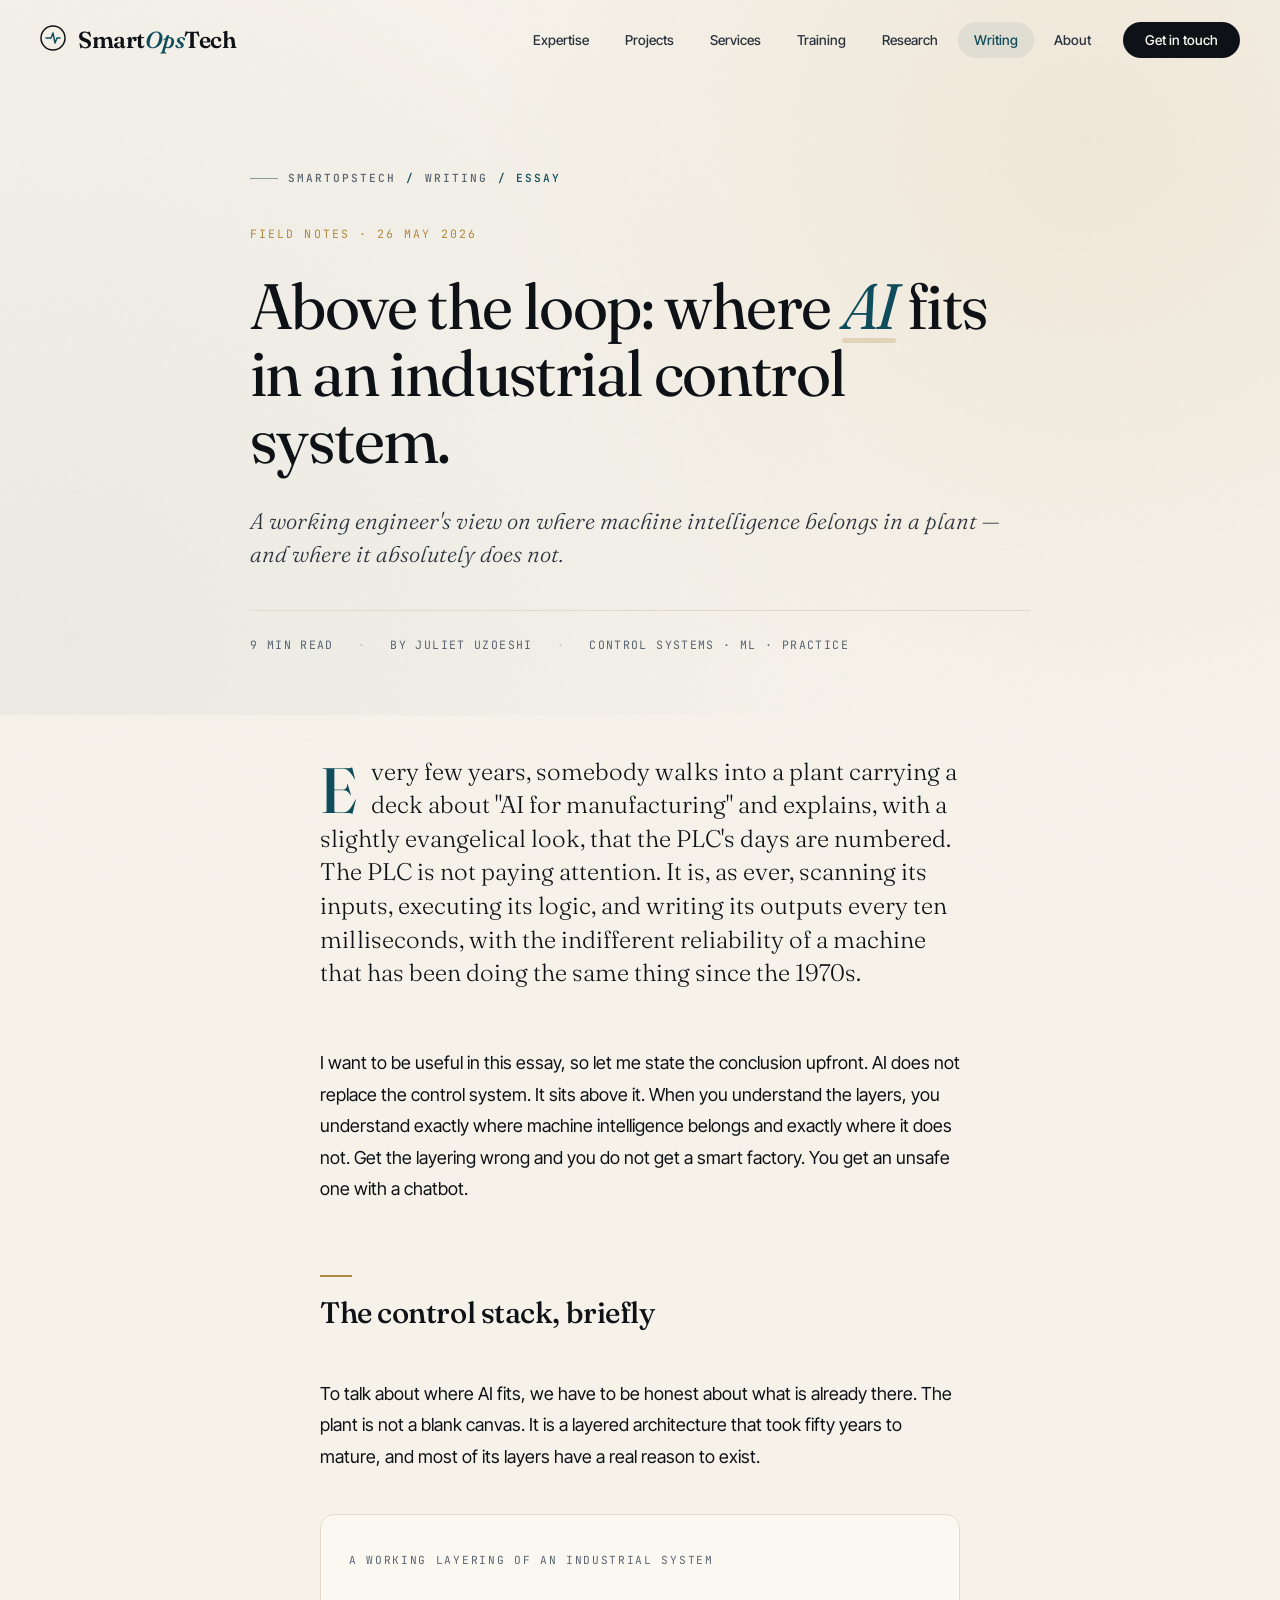
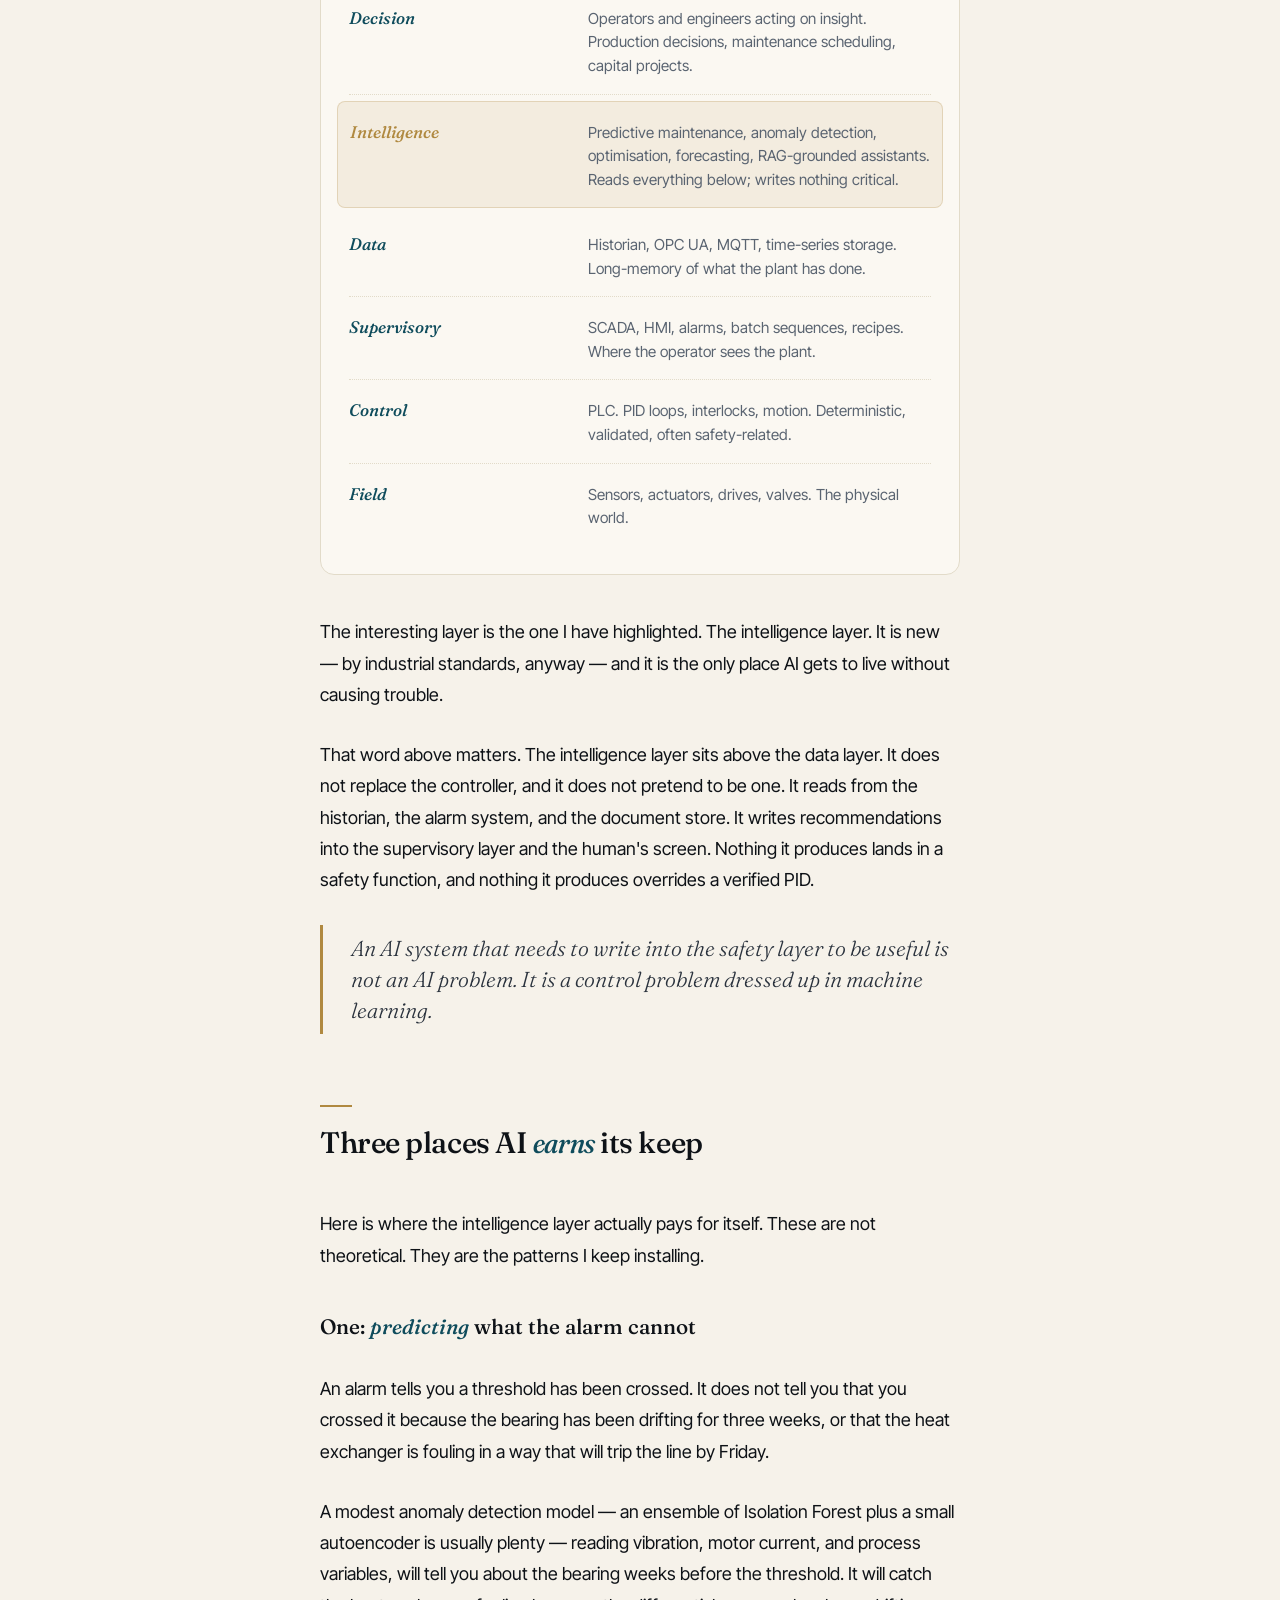
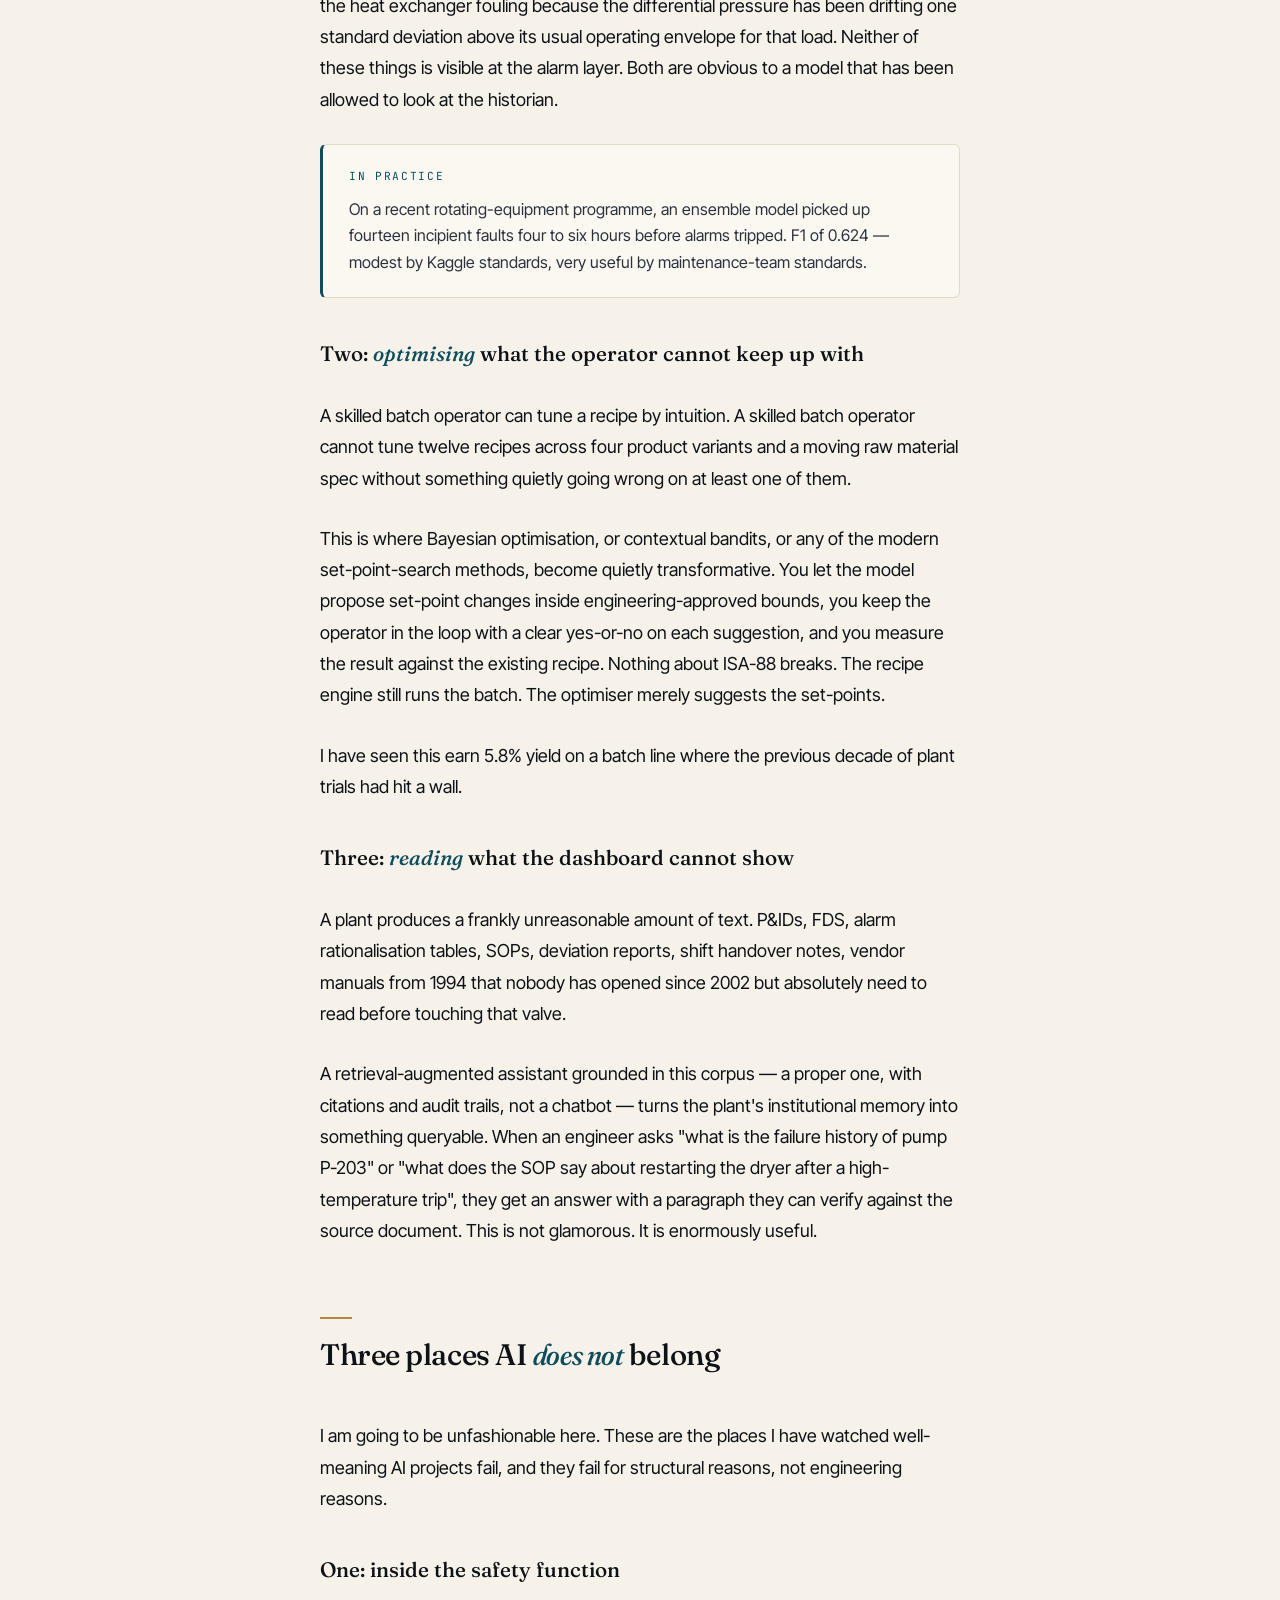
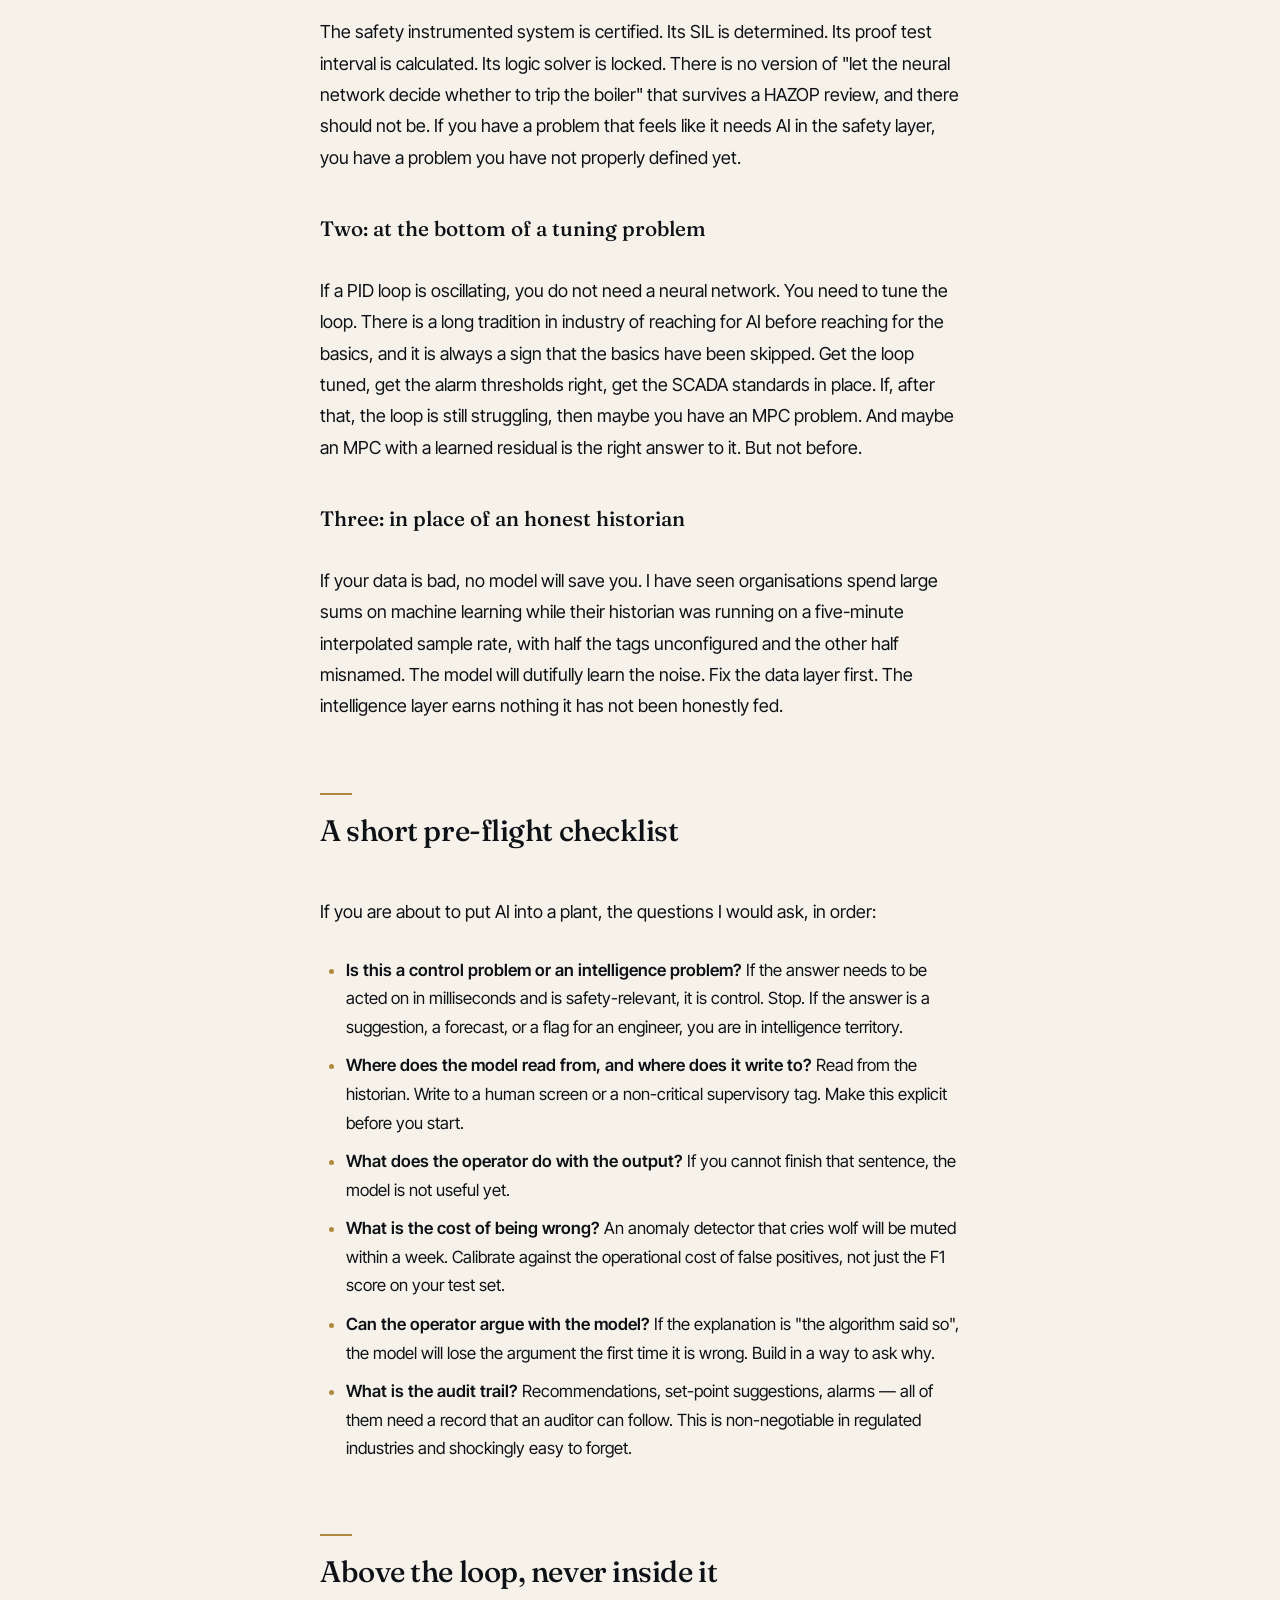
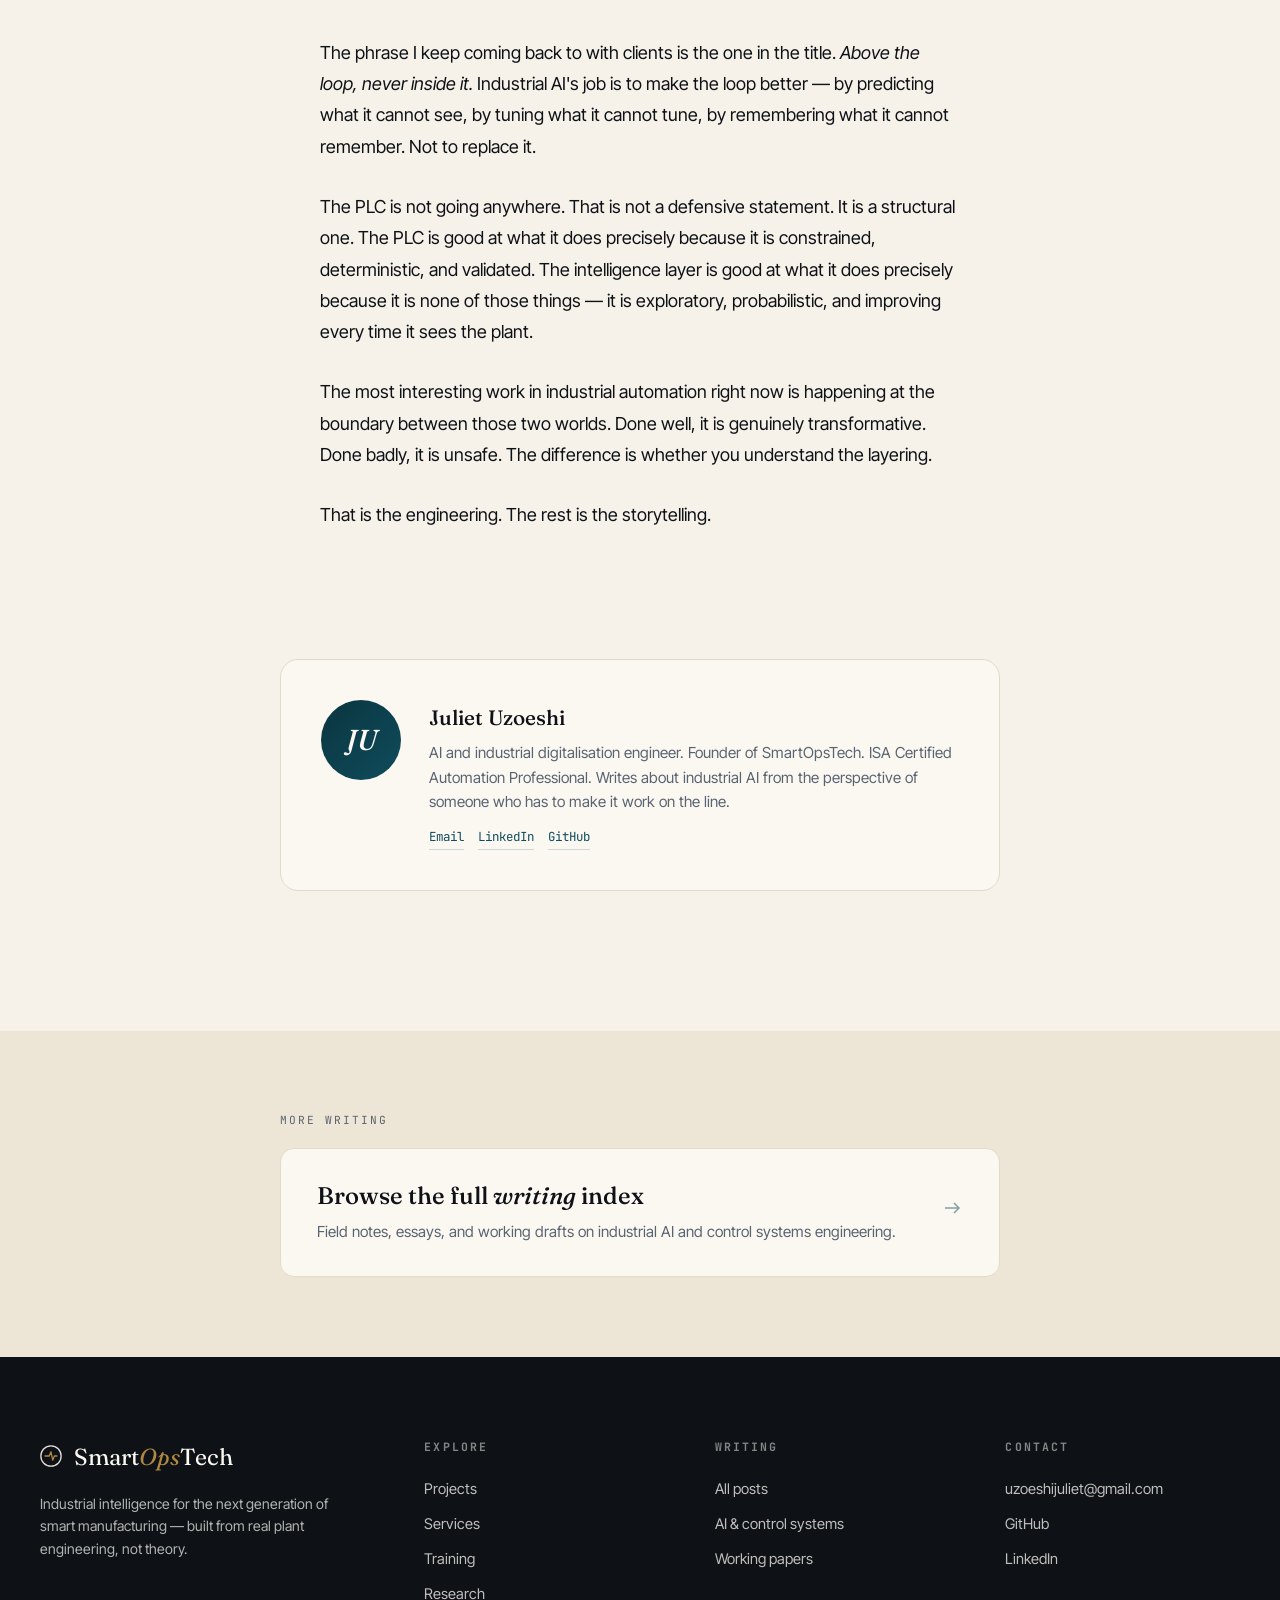
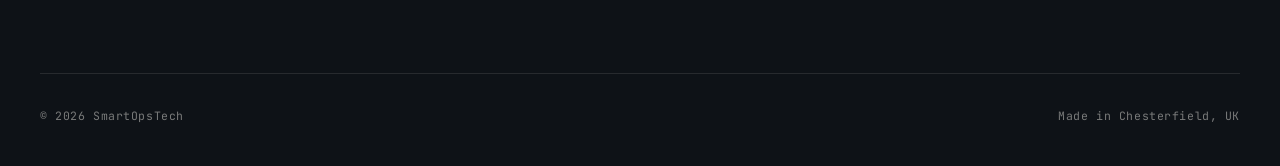
==== blog-ai-control-systems.html @ 13546633 "Add files via upload" ====
<!DOCTYPE html>
<html lang="en">
<head>
    <meta charset="UTF-8">
    <meta name="viewport" content="width=device-width, initial-scale=1.0">
    <title>Above the loop: where AI fits in an industrial control system — SmartOpsTech</title>
    <meta name="description" content="A working engineer's view on where machine intelligence belongs in a plant — and where it absolutely does not. From the PID at the bottom of the stack to the recommendation engine sitting above it.">
    <link rel="preconnect" href="https://fonts.googleapis.com">
    <link rel="preconnect" href="https://fonts.gstatic.com" crossorigin>
    <link href="https://fonts.googleapis.com/css2?family=Fraunces:opsz,wght@9..144,300;9..144,400;9..144,500;9..144,600;9..144,700&family=Inter+Tight:wght@300;400;500;600;700&family=JetBrains+Mono:wght@400;500&display=swap" rel="stylesheet">
    <style>
        :root {
            --paper: #F6F2EA;
            --paper-deep: #EDE6D6;
            --paper-ivory: #FBF8F2;
            --surface: #FFFFFF;
            --ink: #0E1217;
            --ink-soft: #2A323D;
            --ink-mid: #5A6471;
            --ink-light: #8A9099;
            --line: #E2DBC9;
            --line-strong: #C9C0AC;
            --teal: #0F4C5C;
            --teal-deep: #0A3540;
            --teal-soft: rgba(15, 76, 92, 0.07);
            --teal-line: rgba(15, 76, 92, 0.18);
            --gold: #B08940;
            --gold-soft: rgba(176, 137, 64, 0.1);
            --rust: #A04A2A;
            --moss: #4A6A3F;
            --font-display: 'Fraunces', 'Times New Roman', serif;
            --font-body: 'Inter Tight', system-ui, sans-serif;
            --font-mono: 'JetBrains Mono', monospace;
            --ease: cubic-bezier(0.22, 1, 0.36, 1);
        }
        *, *::before, *::after { margin: 0; padding: 0; box-sizing: border-box; }
        html { scroll-behavior: smooth; font-size: 16px; }
        body {
            font-family: var(--font-body);
            background: var(--paper);
            color: var(--ink);
            line-height: 1.7;
            font-weight: 400;
            -webkit-font-smoothing: antialiased;
            -moz-osx-font-smoothing: grayscale;
        }
        body::before {
            content: '';
            position: fixed; inset: 0;
            pointer-events: none; z-index: 100;
            opacity: 0.35; mix-blend-mode: multiply;
            background-image: url("data:image/svg+xml,%3Csvg viewBox='0 0 256 256' xmlns='http://www.w3.org/2000/svg'%3E%3Cfilter id='n'%3E%3CfeTurbulence type='fractalNoise' baseFrequency='0.85' numOctaves='3' stitchTiles='stitch'/%3E%3C/filter%3E%3Crect width='100%25' height='100%25' filter='url(%23n)' opacity='0.045'/%3E%3C/svg%3E");
        }
        ::selection { background: var(--teal); color: var(--paper-ivory); }
        a { color: inherit; text-decoration: none; }
        button { font-family: inherit; cursor: pointer; }

        /* ─── NAV ─── */
        .nav { position: fixed; top: 0; left: 0; right: 0; z-index: 50; transition: all 0.4s var(--ease); padding: 20px 40px; }
        .nav.scrolled { background: rgba(246, 242, 234, 0.85); backdrop-filter: blur(20px) saturate(1.1); -webkit-backdrop-filter: blur(20px) saturate(1.1); border-bottom: 1px solid var(--line); padding: 14px 40px; }
        .nav-inner { max-width: 1320px; margin: 0 auto; display: flex; justify-content: space-between; align-items: center; }
        .logo { display: flex; align-items: baseline; gap: 12px; font-family: var(--font-display); font-weight: 600; font-size: 1.45rem; letter-spacing: -0.02em; color: var(--ink); }
        .logo-mark { display: inline-block; width: 26px; height: 26px; position: relative; top: 3px; }
        .logo em { font-style: italic; font-weight: 500; color: var(--teal); }
        .nav-links { display: flex; list-style: none; gap: 4px; align-items: center; }
        .nav-links a { padding: 10px 16px; font-size: 0.85rem; font-weight: 500; color: var(--ink-soft); border-radius: 999px; transition: all 0.25s var(--ease); }
        .nav-links a:hover { color: var(--teal); background: var(--teal-soft); }
        .nav-links a.active { color: var(--teal); background: var(--teal-soft); }
        .nav-cta { margin-left: 12px; padding: 10px 22px !important; background: var(--ink) !important; color: var(--paper-ivory) !important; border-radius: 999px; transition: all 0.3s var(--ease) !important; }
        .nav-cta:hover { background: var(--teal) !important; transform: translateY(-1px); }
        .nav-toggle { display: none; background: none; border: none; padding: 8px; color: var(--ink); }

        /* ─── ARTICLE HEADER ─── */
        .article-header {
            padding: 160px 40px 60px;
            position: relative;
            overflow: hidden;
        }
        .article-header::before {
            content: ''; position: absolute; inset: 0; pointer-events: none;
            background-image:
                radial-gradient(circle at 85% 20%, rgba(176, 137, 64, 0.1) 0%, transparent 50%),
                radial-gradient(circle at 5% 90%, rgba(15, 76, 92, 0.05) 0%, transparent 60%);
        }
        .article-inner { max-width: 780px; margin: 0 auto; position: relative; z-index: 2; }
        .breadcrumb {
            display: inline-flex; align-items: center; gap: 10px;
            font-family: var(--font-mono); font-size: 0.7rem; font-weight: 500;
            text-transform: uppercase; letter-spacing: 0.18em;
            color: var(--teal); margin-bottom: 36px;
        }
        .breadcrumb a { color: var(--ink-mid); }
        .breadcrumb a:hover { color: var(--teal); }
        .breadcrumb-line { width: 28px; height: 1px; background: var(--teal); opacity: 0.5; }
        .article-eyebrow {
            font-family: var(--font-mono);
            font-size: 0.72rem;
            text-transform: uppercase;
            letter-spacing: 0.18em;
            color: var(--gold);
            margin-bottom: 28px;
        }
        h1.article-title {
            font-family: var(--font-display);
            font-size: clamp(2.4rem, 5vw, 4rem);
            font-weight: 400;
            line-height: 1.05;
            letter-spacing: -0.025em;
            color: var(--ink);
            margin-bottom: 32px;
        }
        h1.article-title em {
            font-style: italic; color: var(--teal);
            font-variation-settings: 'opsz' 144, 'SOFT' 50;
            position: relative;
        }
        h1.article-title em::after {
            content: ''; position: absolute;
            left: 0; right: 0; bottom: 2px; height: 5px;
            background: var(--gold); opacity: 0.25; border-radius: 2px;
        }
        .dek {
            font-family: var(--font-display);
            font-size: 1.4rem;
            font-weight: 300;
            line-height: 1.45;
            color: var(--ink-soft);
            font-style: italic;
            margin-bottom: 40px;
        }
        .article-meta {
            display: flex;
            gap: 24px;
            padding-top: 24px;
            border-top: 1px solid var(--line);
            font-family: var(--font-mono);
            font-size: 0.72rem;
            text-transform: uppercase;
            letter-spacing: 0.12em;
            color: var(--ink-mid);
        }
        .article-meta span:not(:last-child)::after {
            content: '·'; margin-left: 24px; opacity: 0.5; color: var(--ink-light);
        }

        /* ─── ARTICLE BODY ─── */
        .article-body {
            max-width: 720px;
            margin: 0 auto;
            padding: 40px 40px 100px;
        }
        .article-body > p,
        .article-body > h2,
        .article-body > h3,
        .article-body > ul,
        .article-body > ol,
        .article-body > blockquote,
        .article-body > .callout {
            margin-bottom: 1.6em;
        }
        .article-body p {
            font-size: 1.12rem;
            line-height: 1.75;
            color: var(--ink);
        }
        .article-body p.lead {
            font-family: var(--font-display);
            font-size: 1.5rem;
            font-weight: 300;
            line-height: 1.4;
            color: var(--ink);
            margin-bottom: 2.4em;
        }
        .article-body p.lead::first-letter {
            font-family: var(--font-display);
            font-weight: 500;
            font-size: 4rem;
            float: left;
            line-height: 0.85;
            padding-right: 14px;
            padding-top: 8px;
            color: var(--teal);
            font-variation-settings: 'opsz' 144;
        }
        .article-body h2 {
            font-family: var(--font-display);
            font-size: 1.85rem;
            font-weight: 500;
            line-height: 1.2;
            letter-spacing: -0.015em;
            color: var(--ink);
            margin-top: 2.4em;
        }
        .article-body h2::before {
            content: '';
            display: block;
            width: 32px; height: 2px;
            background: var(--gold);
            margin-bottom: 18px;
        }
        .article-body h2 em { font-style: italic; color: var(--teal); font-variation-settings: 'opsz' 96, 'SOFT' 50; }
        .article-body h3 {
            font-family: var(--font-display);
            font-size: 1.3rem;
            font-weight: 500;
            line-height: 1.3;
            color: var(--ink);
            margin-top: 2em;
        }
        .article-body h3 em { font-style: italic; color: var(--teal); }

        .article-body ul, .article-body ol {
            padding-left: 1.6em;
        }
        .article-body li {
            font-size: 1.05rem;
            line-height: 1.7;
            color: var(--ink);
            margin-bottom: 0.6em;
        }
        .article-body li::marker { color: var(--gold); font-weight: 500; }

        .article-body blockquote {
            margin-left: 0; padding: 8px 0 8px 28px;
            border-left: 3px solid var(--gold);
            font-family: var(--font-display);
            font-size: 1.35rem;
            font-weight: 300;
            font-style: italic;
            line-height: 1.45;
            color: var(--ink-soft);
        }

        .article-body strong { font-weight: 600; color: var(--ink); }
        .article-body em { font-style: italic; }
        .article-body code {
            font-family: var(--font-mono);
            font-size: 0.92em;
            background: var(--paper-deep);
            padding: 2px 7px;
            border-radius: 4px;
            color: var(--ink-soft);
        }

        .callout {
            background: var(--paper-ivory);
            border: 1px solid var(--line);
            border-left: 3px solid var(--teal);
            border-radius: 6px;
            padding: 22px 26px;
        }
        .callout .label {
            font-family: var(--font-mono);
            font-size: 0.7rem;
            text-transform: uppercase;
            letter-spacing: 0.15em;
            color: var(--teal);
            margin-bottom: 10px;
            display: block;
        }
        .callout p { font-size: 1rem; line-height: 1.65; color: var(--ink-soft); }

        /* Stack diagram */
        .stack-figure {
            margin: 2.6em 0;
            padding: 36px 28px 28px;
            background: var(--paper-ivory);
            border: 1px solid var(--line);
            border-radius: 14px;
        }
        .stack-row {
            display: grid;
            grid-template-columns: 1fr 1.6fr;
            gap: 24px;
            padding: 16px 0;
            border-bottom: 1px dotted var(--line);
            align-items: baseline;
        }
        .stack-row:last-child { border-bottom: 0; }
        .stack-row.intelligence {
            background: var(--gold-soft);
            margin: 6px -12px;
            padding: 16px 12px;
            border-radius: 8px;
            border: 1px solid rgba(176, 137, 64, 0.25);
        }
        .stack-row.intelligence .stack-name { color: var(--gold); }
        .stack-name {
            font-family: var(--font-display);
            font-size: 1.05rem;
            font-weight: 500;
            font-style: italic;
            color: var(--teal);
        }
        .stack-desc {
            font-size: 0.95rem;
            color: var(--ink-mid);
            line-height: 1.55;
        }
        .stack-caption {
            font-family: var(--font-mono);
            font-size: 0.7rem;
            text-transform: uppercase;
            letter-spacing: 0.15em;
            color: var(--ink-mid);
            margin-bottom: 18px;
        }

        /* ─── AUTHOR ─── */
        .author {
            max-width: 720px;
            margin: 0 auto;
            padding: 40px;
            background: var(--paper-ivory);
            border: 1px solid var(--line);
            border-radius: 18px;
            display: grid;
            grid-template-columns: 80px 1fr;
            gap: 28px;
            align-items: start;
        }
        .author-avatar {
            width: 80px; height: 80px;
            border-radius: 50%;
            background: linear-gradient(135deg, var(--teal-deep), var(--teal));
            display: grid; place-items: center;
            color: var(--paper-ivory);
            font-family: var(--font-display);
            font-size: 1.8rem;
            font-style: italic;
            font-weight: 500;
        }
        .author h4 {
            font-family: var(--font-display);
            font-size: 1.3rem;
            font-weight: 500;
            margin-bottom: 6px;
        }
        .author p { font-size: 0.95rem; color: var(--ink-mid); line-height: 1.6; margin-bottom: 12px; }
        .author-links { display: flex; gap: 14px; font-family: var(--font-mono); font-size: 0.78rem; }
        .author-links a { color: var(--teal); border-bottom: 1px solid var(--teal-line); padding-bottom: 1px; transition: all 0.2s var(--ease); }
        .author-links a:hover { border-color: var(--teal); }

        /* ─── NEXT READ ─── */
        .next-read {
            padding: 80px 40px;
            background: var(--paper-deep);
            margin-top: 60px;
        }
        .next-read-inner { max-width: 720px; margin: 0 auto; }
        .next-eyebrow {
            font-family: var(--font-mono);
            font-size: 0.7rem;
            text-transform: uppercase;
            letter-spacing: 0.18em;
            color: var(--ink-mid);
            margin-bottom: 18px;
        }
        .next-card {
            display: grid;
            grid-template-columns: 1fr auto;
            gap: 32px;
            align-items: center;
            padding: 32px 36px;
            background: var(--paper-ivory);
            border: 1px solid var(--line);
            border-radius: 14px;
            transition: transform 0.3s var(--ease), box-shadow 0.3s var(--ease);
        }
        .next-card:hover { transform: translateY(-2px); box-shadow: 0 18px 40px -28px rgba(15, 30, 40, 0.4); }
        .next-card h3 {
            font-family: var(--font-display);
            font-size: 1.5rem;
            font-weight: 500;
            line-height: 1.25;
            color: var(--ink);
            margin-bottom: 8px;
        }
        .next-card p { font-size: 0.95rem; color: var(--ink-mid); }
        .next-arrow { color: var(--teal); opacity: 0.5; transition: all 0.3s var(--ease); }
        .next-card:hover .next-arrow { opacity: 1; transform: translateX(4px); }

        /* ─── FOOTER ─── */
        .footer { background: var(--ink); color: rgba(251, 248, 242, 0.7); padding: 80px 40px 40px; }
        .footer-inner { max-width: 1320px; margin: 0 auto; }
        .footer-grid {
            display: grid;
            grid-template-columns: 1.4fr 1fr 1fr 1fr;
            gap: 56px;
            padding-bottom: 56px;
            border-bottom: 1px solid rgba(251, 248, 242, 0.1);
        }
        .footer-brand { display: flex; align-items: baseline; gap: 12px; font-family: var(--font-display); font-size: 1.45rem; color: var(--paper-ivory); margin-bottom: 16px; }
        .footer-brand em { font-style: italic; color: var(--gold); }
        .footer-tag { font-size: 0.88rem; line-height: 1.6; max-width: 320px; }
        .footer h5 { font-family: var(--font-mono); font-size: 0.72rem; text-transform: uppercase; letter-spacing: 0.18em; color: rgba(251, 248, 242, 0.5); margin-bottom: 20px; }
        .footer ul { list-style: none; }
        .footer ul li { margin-bottom: 10px; font-size: 0.92rem; }
        .footer ul a { color: rgba(251, 248, 242, 0.75); transition: color 0.2s var(--ease); }
        .footer ul a:hover { color: var(--gold); }
        .footer-bottom { padding-top: 32px; display: flex; justify-content: space-between; font-family: var(--font-mono); font-size: 0.72rem; letter-spacing: 0.05em; color: rgba(251, 248, 242, 0.45); }

        @media (max-width: 1024px) {
            .article-header { padding: 130px 24px 40px; }
            .article-body { padding: 32px 24px 80px; }
            .article-body p.lead { font-size: 1.25rem; }
            .article-body p.lead::first-letter { font-size: 3.2rem; }
            .next-read { padding: 60px 24px; }
            .next-card { grid-template-columns: 1fr; gap: 16px; padding: 28px; }
            .next-arrow { justify-self: end; }
            .stack-row { grid-template-columns: 1fr; gap: 6px; padding: 12px 0; }
            .author { grid-template-columns: 1fr; padding: 28px; gap: 18px; }
            .footer-grid { grid-template-columns: 1fr 1fr; gap: 40px; }
            .nav { padding: 16px 24px; }
            .nav.scrolled { padding: 12px 24px; }
        }
        @media (max-width: 680px) {
            .nav-links { display: none; }
            .nav-links.open {
                display: flex; flex-direction: column;
                position: absolute; top: 100%; left: 24px; right: 24px;
                background: var(--paper-ivory); border: 1px solid var(--line);
                border-radius: 16px; padding: 16px; gap: 4px;
            }
            .nav-toggle { display: block; }
            .article-meta { flex-wrap: wrap; gap: 14px; }
            .article-meta span:not(:last-child)::after { display: none; }
            .footer-grid { grid-template-columns: 1fr; }
            .footer-bottom { flex-direction: column; gap: 16px; }
        }
    </style>
</head>
<body>

<!-- ─── NAV ─── -->
<nav class="nav" id="nav">
    <div class="nav-inner">
        <a href="index.html" class="logo">
            <span class="logo-mark">
                <svg viewBox="0 0 26 26" fill="none" xmlns="http://www.w3.org/2000/svg">
                    <circle cx="13" cy="13" r="12" stroke="currentColor" stroke-width="1.5"/>
                    <path d="M6 13 L11 13 L13 8 L15 18 L17 13 L20 13" stroke="var(--teal)" stroke-width="1.5" fill="none" stroke-linecap="round" stroke-linejoin="round"/>
                </svg>
            </span>
            <span>Smart<em>Ops</em>Tech</span>
        </a>
        <ul class="nav-links" id="navLinks">
            <li><a href="index.html#expertise">Expertise</a></li>
            <li><a href="index.html#projects">Projects</a></li>
            <li><a href="index.html#services">Services</a></li>
            <li><a href="training.html">Training</a></li>
            <li><a href="index.html#research">Research</a></li>
            <li><a href="blog.html" class="active">Writing</a></li>
            <li><a href="index.html#about">About</a></li>
            <li><a href="mailto:uzoeshijuliet@gmail.com" class="nav-cta">Get in touch</a></li>
        </ul>
        <button class="nav-toggle" id="navToggle" aria-label="Toggle menu">
            <svg width="22" height="22" viewBox="0 0 22 22" fill="none" stroke="currentColor" stroke-width="2">
                <line x1="3" y1="6" x2="19" y2="6"/>
                <line x1="3" y1="11" x2="19" y2="11"/>
                <line x1="3" y1="16" x2="19" y2="16"/>
            </svg>
        </button>
    </div>
</nav>

<!-- ─── ARTICLE HEADER ─── -->
<header class="article-header">
    <div class="article-inner">
        <div class="breadcrumb">
            <span class="breadcrumb-line"></span>
            <a href="index.html">SmartOpsTech</a>
            <span>/</span>
            <a href="blog.html">Writing</a>
            <span>/ Essay</span>
        </div>
        <div class="article-eyebrow">Field notes · 26 May 2026</div>
        <h1 class="article-title">Above the loop: where <em>AI</em> fits in an industrial control system.</h1>
        <p class="dek">A working engineer's view on where machine intelligence belongs in a plant — and where it absolutely does not.</p>
        <div class="article-meta">
            <span>9 min read</span>
            <span>By Juliet Uzoeshi</span>
            <span>Control systems · ML · Practice</span>
        </div>
    </div>
</header>

<!-- ─── ARTICLE BODY ─── -->
<article class="article-body">

<p class="lead">Every few years, somebody walks into a plant carrying a deck about "AI for manufacturing" and explains, with a slightly evangelical look, that the PLC's days are numbered. The PLC is not paying attention. It is, as ever, scanning its inputs, executing its logic, and writing its outputs every ten milliseconds, with the indifferent reliability of a machine that has been doing the same thing since the 1970s.</p>

<p>I want to be useful in this essay, so let me state the conclusion upfront. AI does not replace the control system. It sits above it. When you understand the layers, you understand exactly where machine intelligence belongs and exactly where it does not. Get the layering wrong and you do not get a smart factory. You get an unsafe one with a chatbot.</p>

<h2>The control stack, briefly</h2>

<p>To talk about where AI fits, we have to be honest about what is already there. The plant is not a blank canvas. It is a layered architecture that took fifty years to mature, and most of its layers have a real reason to exist.</p>

<div class="stack-figure">
    <div class="stack-caption">A working layering of an industrial system</div>
    <div class="stack-row">
        <div class="stack-name">Decision</div>
        <div class="stack-desc">Operators and engineers acting on insight. Production decisions, maintenance scheduling, capital projects.</div>
    </div>
    <div class="stack-row intelligence">
        <div class="stack-name">Intelligence</div>
        <div class="stack-desc">Predictive maintenance, anomaly detection, optimisation, forecasting, RAG-grounded assistants. Reads everything below; writes nothing critical.</div>
    </div>
    <div class="stack-row">
        <div class="stack-name">Data</div>
        <div class="stack-desc">Historian, OPC UA, MQTT, time-series storage. Long-memory of what the plant has done.</div>
    </div>
    <div class="stack-row">
        <div class="stack-name">Supervisory</div>
        <div class="stack-desc">SCADA, HMI, alarms, batch sequences, recipes. Where the operator sees the plant.</div>
    </div>
    <div class="stack-row">
        <div class="stack-name">Control</div>
        <div class="stack-desc">PLC. PID loops, interlocks, motion. Deterministic, validated, often safety-related.</div>
    </div>
    <div class="stack-row">
        <div class="stack-name">Field</div>
        <div class="stack-desc">Sensors, actuators, drives, valves. The physical world.</div>
    </div>
</div>

<p>The interesting layer is the one I have highlighted. The intelligence layer. It is new — by industrial standards, anyway — and it is the only place AI gets to live without causing trouble.</p>

<p>That word above matters. The intelligence layer sits above the data layer. It does not replace the controller, and it does not pretend to be one. It reads from the historian, the alarm system, and the document store. It writes recommendations into the supervisory layer and the human's screen. Nothing it produces lands in a safety function, and nothing it produces overrides a verified PID.</p>

<blockquote>An AI system that needs to write into the safety layer to be useful is not an AI problem. It is a control problem dressed up in machine learning.</blockquote>

<h2>Three places AI <em>earns</em> its keep</h2>

<p>Here is where the intelligence layer actually pays for itself. These are not theoretical. They are the patterns I keep installing.</p>

<h3>One: <em>predicting</em> what the alarm cannot</h3>

<p>An alarm tells you a threshold has been crossed. It does not tell you that you crossed it because the bearing has been drifting for three weeks, or that the heat exchanger is fouling in a way that will trip the line by Friday.</p>

<p>A modest anomaly detection model — an ensemble of Isolation Forest plus a small autoencoder is usually plenty — reading vibration, motor current, and process variables, will tell you about the bearing weeks before the threshold. It will catch the heat exchanger fouling because the differential pressure has been drifting one standard deviation above its usual operating envelope for that load. Neither of these things is visible at the alarm layer. Both are obvious to a model that has been allowed to look at the historian.</p>

<div class="callout">
    <span class="label">In practice</span>
    <p>On a recent rotating-equipment programme, an ensemble model picked up fourteen incipient faults four to six hours before alarms tripped. F1 of 0.624 — modest by Kaggle standards, very useful by maintenance-team standards.</p>
</div>

<h3>Two: <em>optimising</em> what the operator cannot keep up with</h3>

<p>A skilled batch operator can tune a recipe by intuition. A skilled batch operator cannot tune twelve recipes across four product variants and a moving raw material spec without something quietly going wrong on at least one of them.</p>

<p>This is where Bayesian optimisation, or contextual bandits, or any of the modern set-point-search methods, become quietly transformative. You let the model propose set-point changes inside engineering-approved bounds, you keep the operator in the loop with a clear yes-or-no on each suggestion, and you measure the result against the existing recipe. Nothing about ISA-88 breaks. The recipe engine still runs the batch. The optimiser merely suggests the set-points.</p>

<p>I have seen this earn 5.8% yield on a batch line where the previous decade of plant trials had hit a wall.</p>

<h3>Three: <em>reading</em> what the dashboard cannot show</h3>

<p>A plant produces a frankly unreasonable amount of text. P&amp;IDs, FDS, alarm rationalisation tables, SOPs, deviation reports, shift handover notes, vendor manuals from 1994 that nobody has opened since 2002 but absolutely need to read before touching that valve.</p>

<p>A retrieval-augmented assistant grounded in this corpus — a proper one, with citations and audit trails, not a chatbot — turns the plant's institutional memory into something queryable. When an engineer asks "what is the failure history of pump P-203" or "what does the SOP say about restarting the dryer after a high-temperature trip", they get an answer with a paragraph they can verify against the source document. This is not glamorous. It is enormously useful.</p>

<h2>Three places AI <em>does not</em> belong</h2>

<p>I am going to be unfashionable here. These are the places I have watched well-meaning AI projects fail, and they fail for structural reasons, not engineering reasons.</p>

<h3>One: inside the safety function</h3>

<p>The safety instrumented system is certified. Its SIL is determined. Its proof test interval is calculated. Its logic solver is locked. There is no version of "let the neural network decide whether to trip the boiler" that survives a HAZOP review, and there should not be. If you have a problem that feels like it needs AI in the safety layer, you have a problem you have not properly defined yet.</p>

<h3>Two: at the bottom of a tuning problem</h3>

<p>If a PID loop is oscillating, you do not need a neural network. You need to tune the loop. There is a long tradition in industry of reaching for AI before reaching for the basics, and it is always a sign that the basics have been skipped. Get the loop tuned, get the alarm thresholds right, get the SCADA standards in place. If, after that, the loop is still struggling, then maybe you have an MPC problem. And maybe an MPC with a learned residual is the right answer to it. But not before.</p>

<h3>Three: in place of an honest historian</h3>

<p>If your data is bad, no model will save you. I have seen organisations spend large sums on machine learning while their historian was running on a five-minute interpolated sample rate, with half the tags unconfigured and the other half misnamed. The model will dutifully learn the noise. Fix the data layer first. The intelligence layer earns nothing it has not been honestly fed.</p>

<h2>A short pre-flight checklist</h2>

<p>If you are about to put AI into a plant, the questions I would ask, in order:</p>

<ul>
    <li><strong>Is this a control problem or an intelligence problem?</strong> If the answer needs to be acted on in milliseconds and is safety-relevant, it is control. Stop. If the answer is a suggestion, a forecast, or a flag for an engineer, you are in intelligence territory.</li>
    <li><strong>Where does the model read from, and where does it write to?</strong> Read from the historian. Write to a human screen or a non-critical supervisory tag. Make this explicit before you start.</li>
    <li><strong>What does the operator do with the output?</strong> If you cannot finish that sentence, the model is not useful yet.</li>
    <li><strong>What is the cost of being wrong?</strong> An anomaly detector that cries wolf will be muted within a week. Calibrate against the operational cost of false positives, not just the F1 score on your test set.</li>
    <li><strong>Can the operator argue with the model?</strong> If the explanation is "the algorithm said so", the model will lose the argument the first time it is wrong. Build in a way to ask why.</li>
    <li><strong>What is the audit trail?</strong> Recommendations, set-point suggestions, alarms — all of them need a record that an auditor can follow. This is non-negotiable in regulated industries and shockingly easy to forget.</li>
</ul>

<h2>Above the loop, never inside it</h2>

<p>The phrase I keep coming back to with clients is the one in the title. <em>Above the loop, never inside it.</em> Industrial AI's job is to make the loop better — by predicting what it cannot see, by tuning what it cannot tune, by remembering what it cannot remember. Not to replace it.</p>

<p>The PLC is not going anywhere. That is not a defensive statement. It is a structural one. The PLC is good at what it does precisely because it is constrained, deterministic, and validated. The intelligence layer is good at what it does precisely because it is none of those things — it is exploratory, probabilistic, and improving every time it sees the plant.</p>

<p>The most interesting work in industrial automation right now is happening at the boundary between those two worlds. Done well, it is genuinely transformative. Done badly, it is unsafe. The difference is whether you understand the layering.</p>

<p>That is the engineering. The rest is the storytelling.</p>

</article>

<!-- ─── AUTHOR ─── -->
<section style="padding: 0 40px 80px;">
    <div class="author">
        <div class="author-avatar">JU</div>
        <div>
            <h4>Juliet Uzoeshi</h4>
            <p>AI and industrial digitalisation engineer. Founder of SmartOpsTech. ISA Certified Automation Professional. Writes about industrial AI from the perspective of someone who has to make it work on the line.</p>
            <div class="author-links">
                <a href="mailto:uzoeshijuliet@gmail.com">Email</a>
                <a href="https://www.linkedin.com/in/juliet-uzoeshi-546a471b1" target="_blank" rel="noopener">LinkedIn</a>
                <a href="https://github.com/Omabel212" target="_blank" rel="noopener">GitHub</a>
            </div>
        </div>
    </div>
</section>

<!-- ─── NEXT READ ─── -->
<section class="next-read">
    <div class="next-read-inner">
        <div class="next-eyebrow">More writing</div>
        <a href="blog.html" class="next-card">
            <div>
                <h3>Browse the full <em>writing</em> index</h3>
                <p>Field notes, essays, and working drafts on industrial AI and control systems engineering.</p>
            </div>
            <span class="next-arrow">
                <svg width="22" height="22" viewBox="0 0 22 22" fill="none" stroke="currentColor" stroke-width="1.5">
                    <path d="M4 11h14M13 6l5 5-5 5"/>
                </svg>
            </span>
        </a>
    </div>
</section>

<!-- ─── FOOTER ─── -->
<footer class="footer">
    <div class="footer-inner">
        <div class="footer-grid">
            <div>
                <div class="footer-brand">
                    <span style="display:inline-block;width:22px;height:22px;position:relative;top:2px;">
                        <svg viewBox="0 0 26 26" fill="none">
                            <circle cx="13" cy="13" r="12" stroke="rgba(251,248,242,0.9)" stroke-width="1.5"/>
                            <path d="M6 13 L11 13 L13 8 L15 18 L17 13 L20 13" stroke="var(--gold)" stroke-width="1.5" fill="none" stroke-linecap="round" stroke-linejoin="round"/>
                        </svg>
                    </span>
                    <span>Smart<em>Ops</em>Tech</span>
                </div>
                <p class="footer-tag">Industrial intelligence for the next generation of smart manufacturing &mdash; built from real plant engineering, not theory.</p>
            </div>
            <div>
                <h5>Explore</h5>
                <ul>
                    <li><a href="index.html#projects">Projects</a></li>
                    <li><a href="index.html#services">Services</a></li>
                    <li><a href="training.html">Training</a></li>
                    <li><a href="index.html#research">Research</a></li>
                </ul>
            </div>
            <div>
                <h5>Writing</h5>
                <ul>
                    <li><a href="blog.html">All posts</a></li>
                    <li><a href="blog-ai-control-systems.html">AI &amp; control systems</a></li>
                    <li><a href="index.html#research">Working papers</a></li>
                </ul>
            </div>
            <div>
                <h5>Contact</h5>
                <ul>
                    <li><a href="mailto:uzoeshijuliet@gmail.com">uzoeshijuliet@gmail.com</a></li>
                    <li><a href="https://github.com/Omabel212" target="_blank" rel="noopener">GitHub</a></li>
                    <li><a href="https://www.linkedin.com/in/juliet-uzoeshi-546a471b1" target="_blank" rel="noopener">LinkedIn</a></li>
                </ul>
            </div>
        </div>
        <div class="footer-bottom">
            <span>© 2026 SmartOpsTech</span>
            <span>Made in Chesterfield, UK</span>
        </div>
    </div>
</footer>

<script>
    const nav = document.getElementById('nav');
    window.addEventListener('scroll', () => {
        if (window.scrollY > 20) nav.classList.add('scrolled');
        else nav.classList.remove('scrolled');
    });
    document.getElementById('navToggle').addEventListener('click', () => {
        document.getElementById('navLinks').classList.toggle('open');
    });
</script>

</body>
</html>
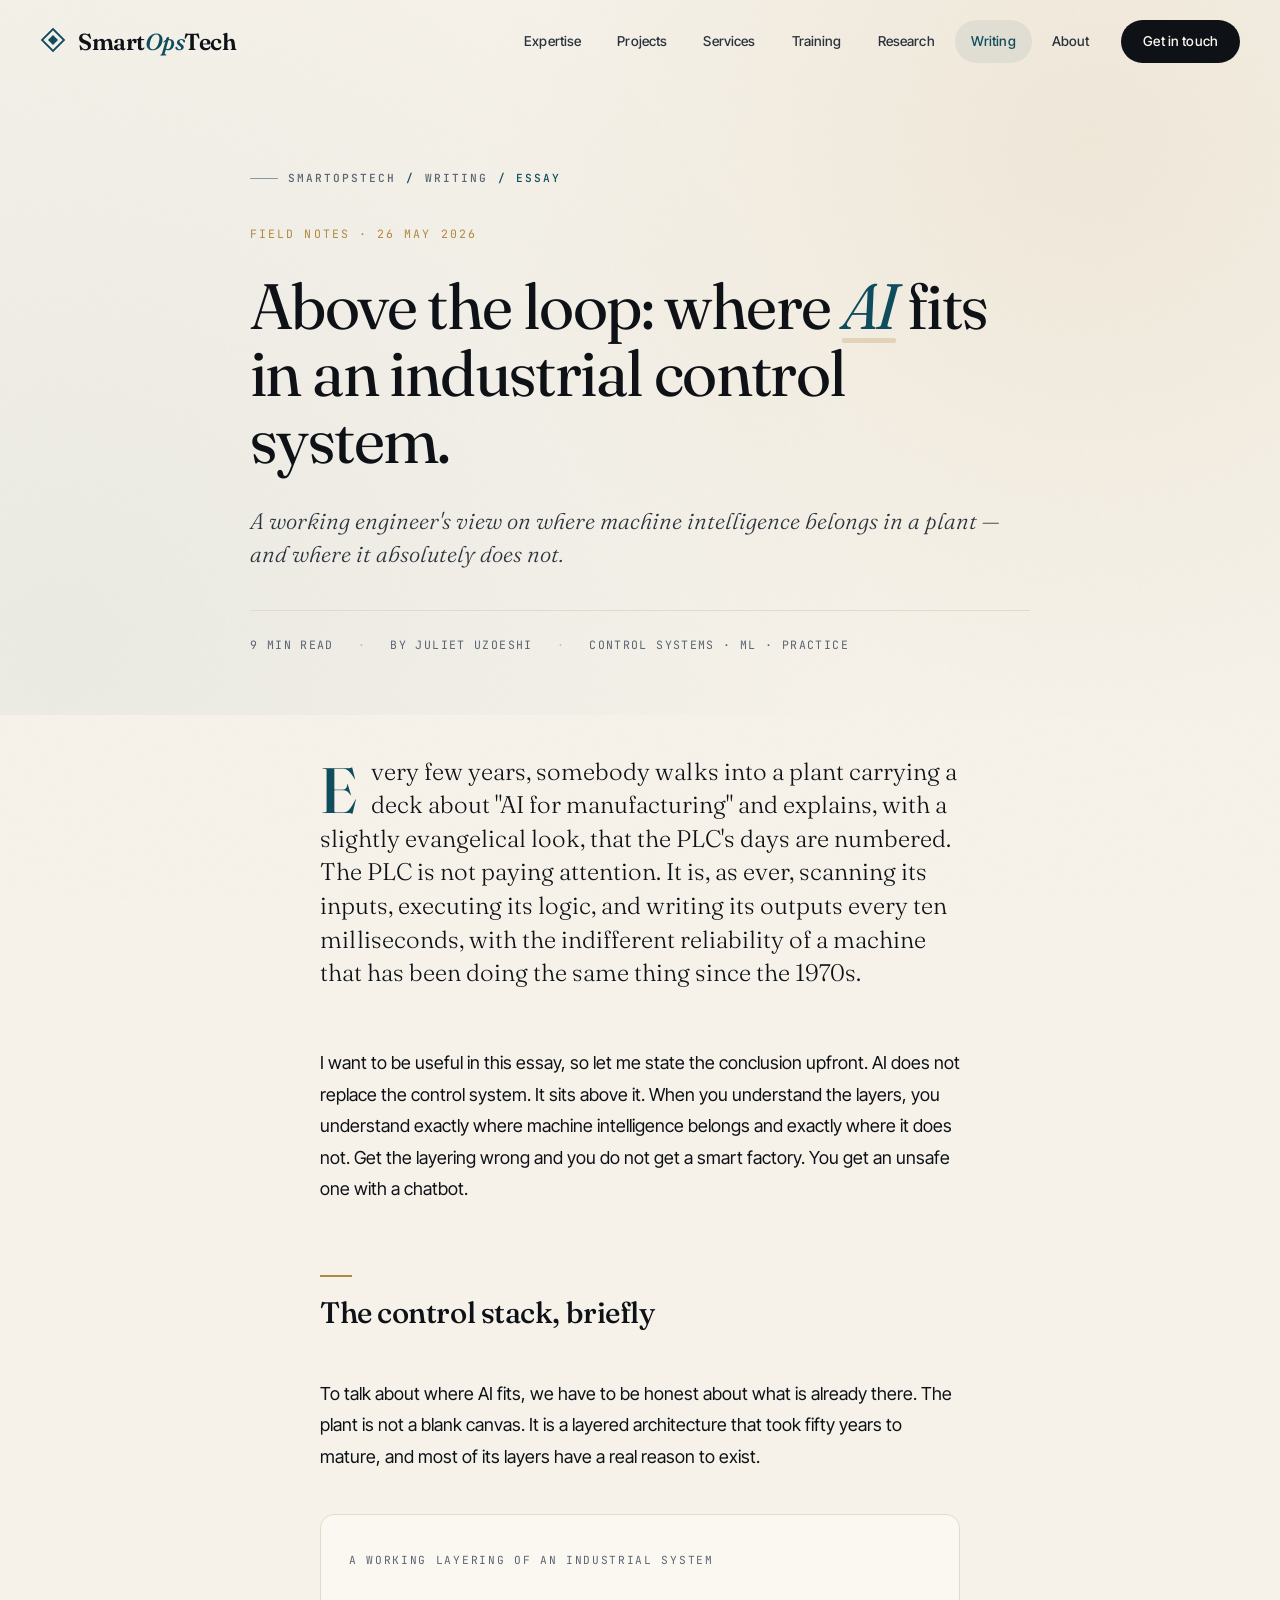
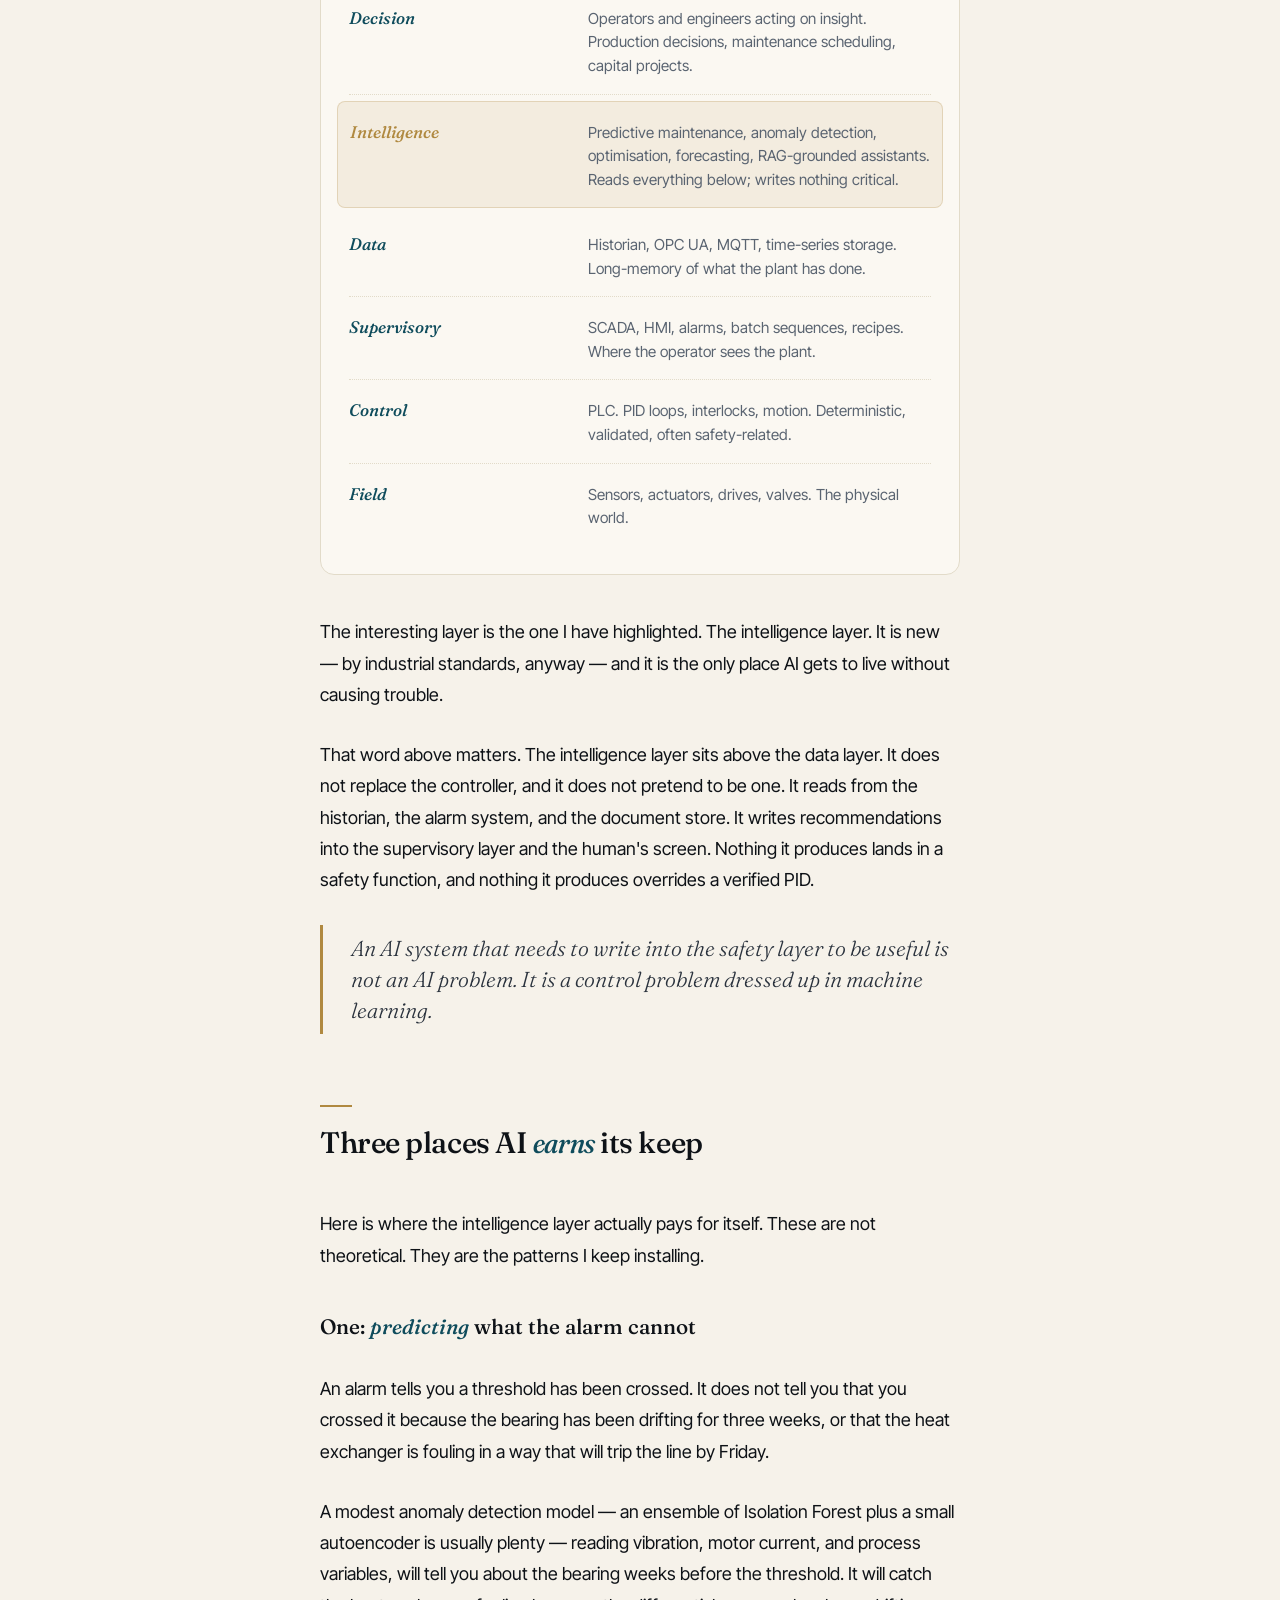
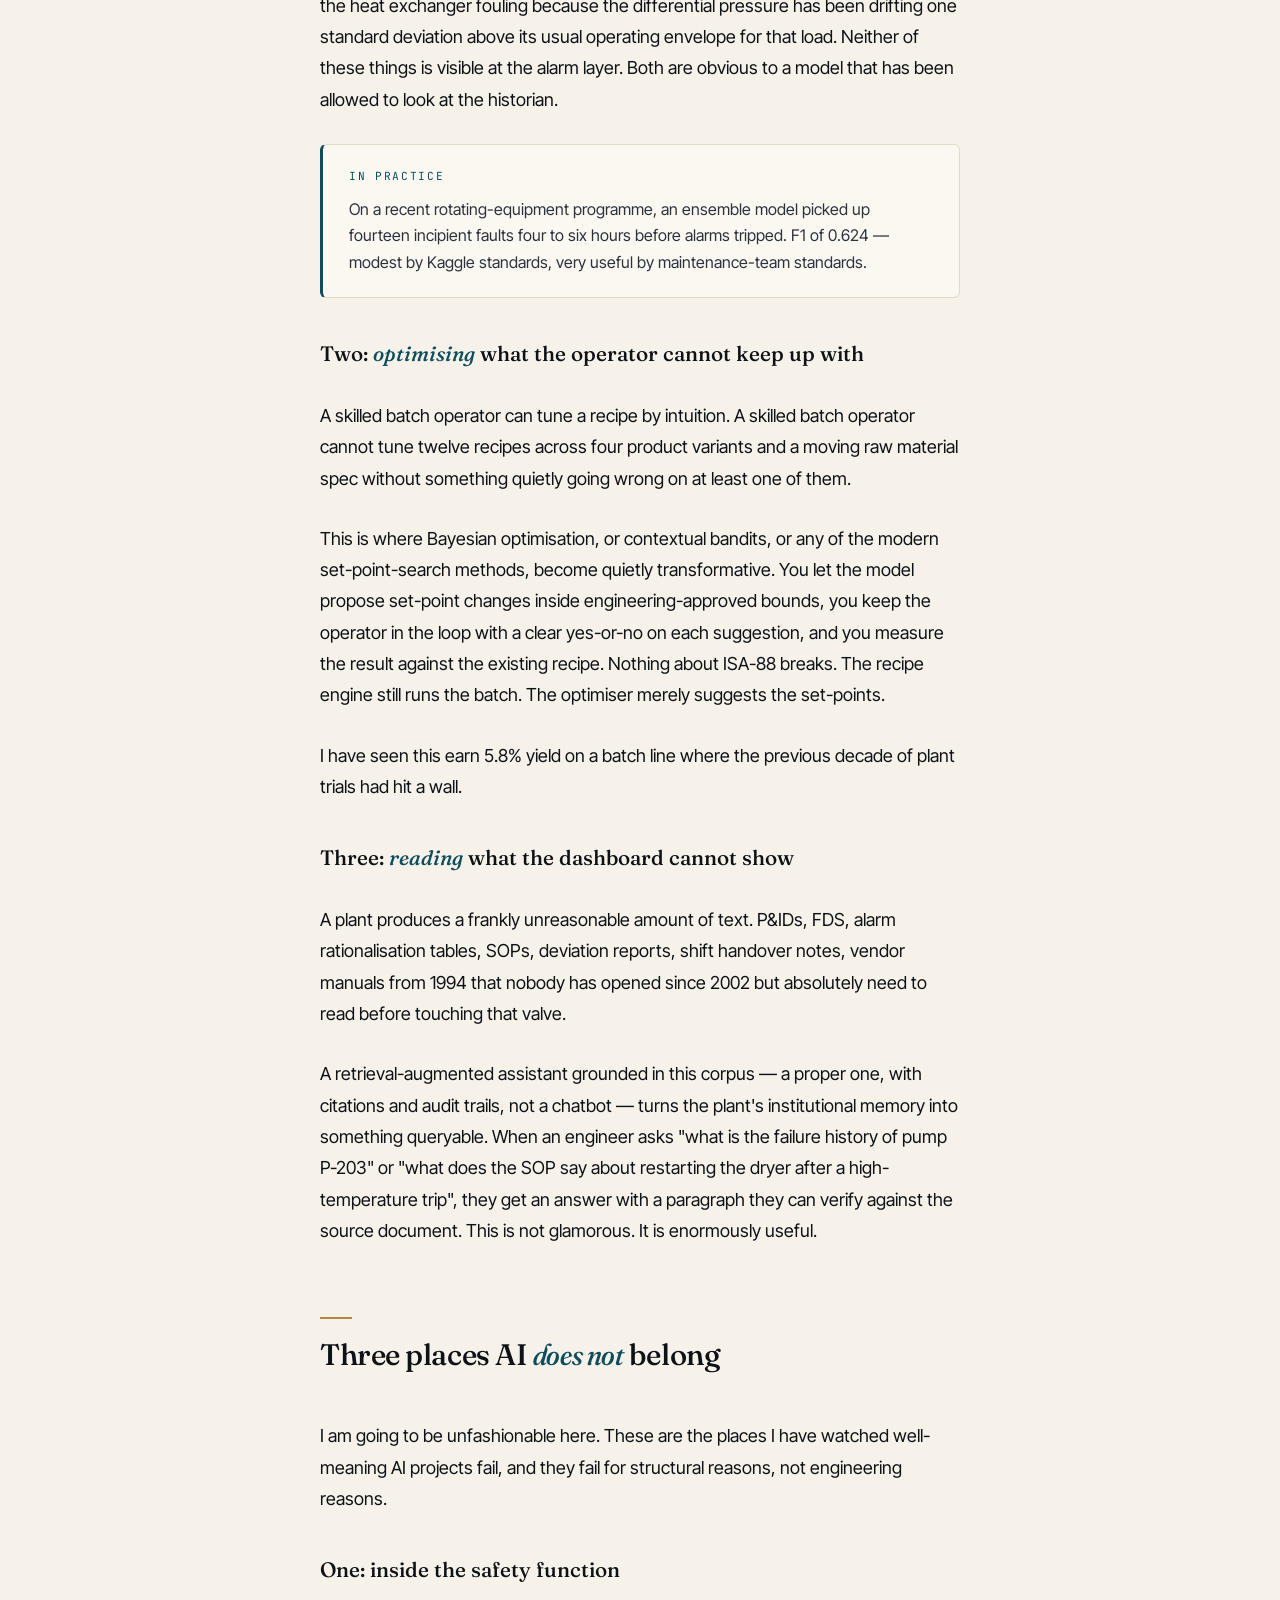
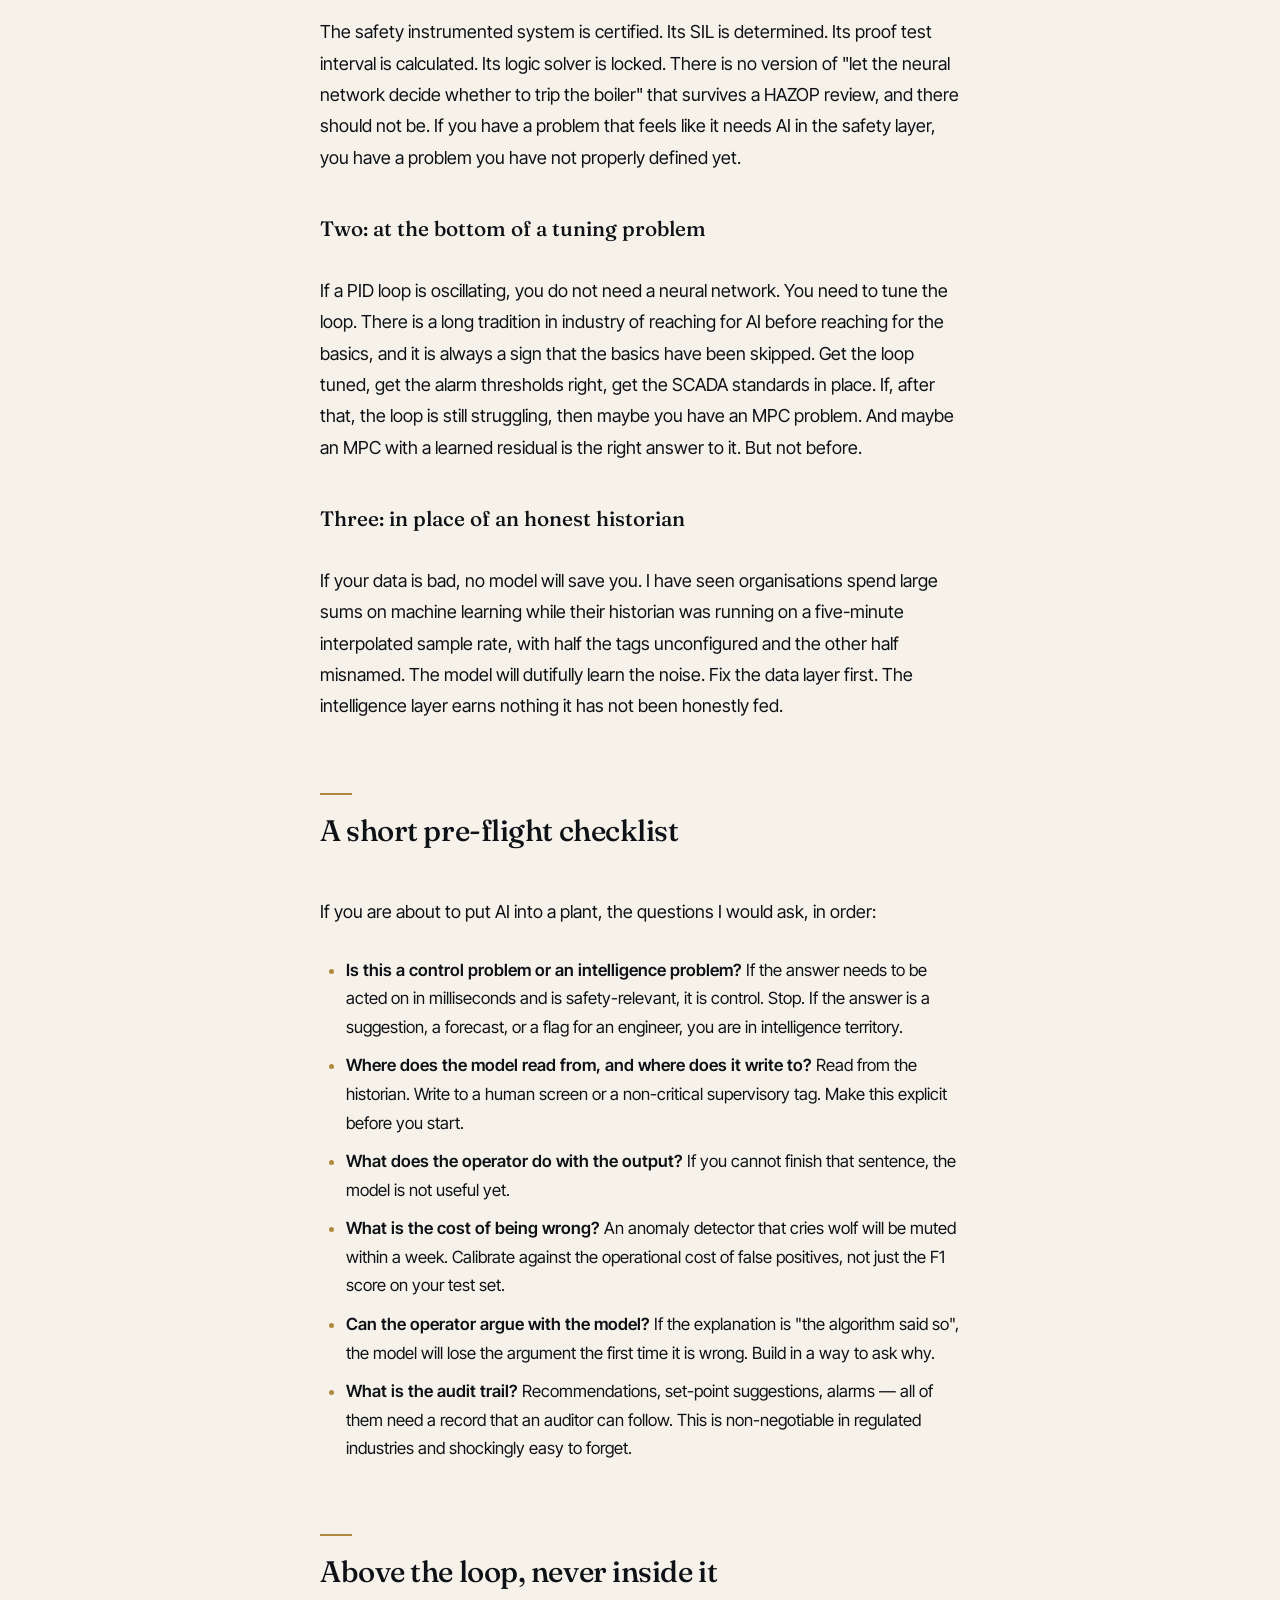
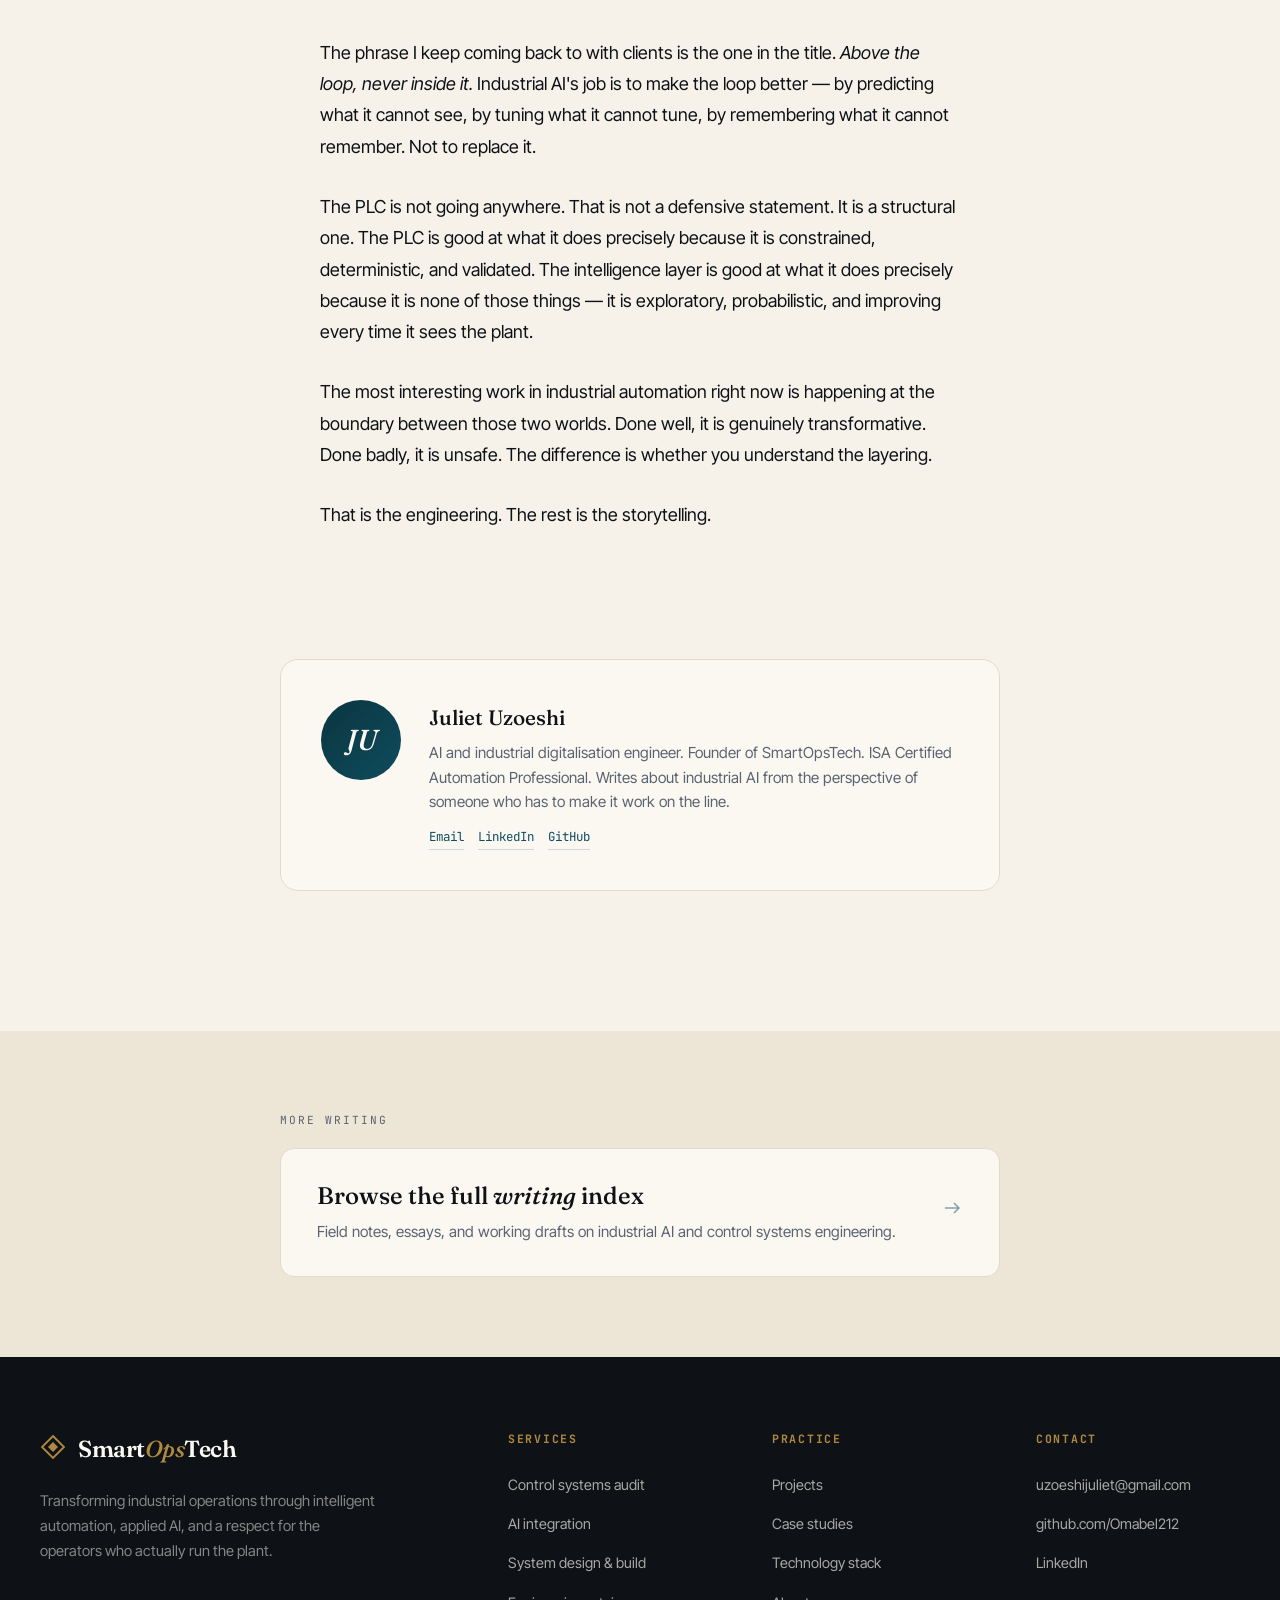
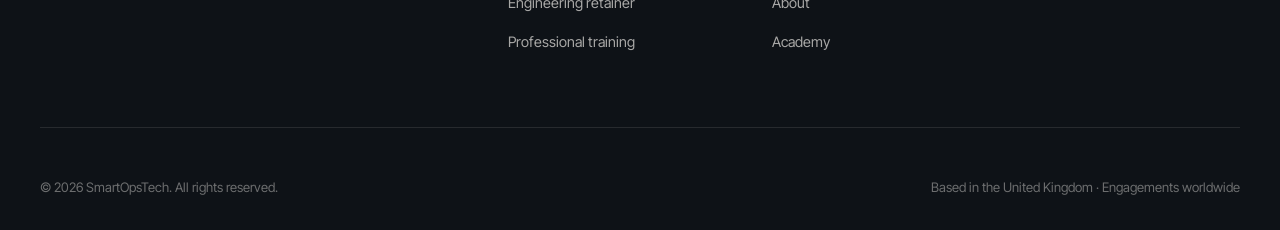
==== commit e747fa29: "Share one stylesheet, menu and footer across all pages Move the palette, base styles, menu and foote" ====
--- a/blog-ai-control-systems.html
+++ b/blog-ai-control-systems.html
@@ -8,67 +8,9 @@
     <link rel="preconnect" href="https://fonts.googleapis.com">
     <link rel="preconnect" href="https://fonts.gstatic.com" crossorigin>
     <link href="https://fonts.googleapis.com/css2?family=Fraunces:opsz,wght@9..144,300;9..144,400;9..144,500;9..144,600;9..144,700&family=Inter+Tight:wght@300;400;500;600;700&family=JetBrains+Mono:wght@400;500&display=swap" rel="stylesheet">
+    <link rel="stylesheet" href="styles.css">
     <style>
-        :root {
-            --paper: #F6F2EA;
-            --paper-deep: #EDE6D6;
-            --paper-ivory: #FBF8F2;
-            --surface: #FFFFFF;
-            --ink: #0E1217;
-            --ink-soft: #2A323D;
-            --ink-mid: #5A6471;
-            --ink-light: #8A9099;
-            --line: #E2DBC9;
-            --line-strong: #C9C0AC;
-            --teal: #0F4C5C;
-            --teal-deep: #0A3540;
-            --teal-soft: rgba(15, 76, 92, 0.07);
-            --teal-line: rgba(15, 76, 92, 0.18);
-            --gold: #B08940;
-            --gold-soft: rgba(176, 137, 64, 0.1);
-            --rust: #A04A2A;
-            --moss: #4A6A3F;
-            --font-display: 'Fraunces', 'Times New Roman', serif;
-            --font-body: 'Inter Tight', system-ui, sans-serif;
-            --font-mono: 'JetBrains Mono', monospace;
-            --ease: cubic-bezier(0.22, 1, 0.36, 1);
-        }
-        *, *::before, *::after { margin: 0; padding: 0; box-sizing: border-box; }
-        html { scroll-behavior: smooth; font-size: 16px; }
-        body {
-            font-family: var(--font-body);
-            background: var(--paper);
-            color: var(--ink);
-            line-height: 1.7;
-            font-weight: 400;
-            -webkit-font-smoothing: antialiased;
-            -moz-osx-font-smoothing: grayscale;
-        }
-        body::before {
-            content: '';
-            position: fixed; inset: 0;
-            pointer-events: none; z-index: 100;
-            opacity: 0.35; mix-blend-mode: multiply;
-            background-image: url("data:image/svg+xml,%3Csvg viewBox='0 0 256 256' xmlns='http://www.w3.org/2000/svg'%3E%3Cfilter id='n'%3E%3CfeTurbulence type='fractalNoise' baseFrequency='0.85' numOctaves='3' stitchTiles='stitch'/%3E%3C/filter%3E%3Crect width='100%25' height='100%25' filter='url(%23n)' opacity='0.045'/%3E%3C/svg%3E");
-        }
-        ::selection { background: var(--teal); color: var(--paper-ivory); }
-        a { color: inherit; text-decoration: none; }
-        button { font-family: inherit; cursor: pointer; }
-
-        /* ─── NAV ─── */
-        .nav { position: fixed; top: 0; left: 0; right: 0; z-index: 50; transition: all 0.4s var(--ease); padding: 20px 40px; }
-        .nav.scrolled { background: rgba(246, 242, 234, 0.85); backdrop-filter: blur(20px) saturate(1.1); -webkit-backdrop-filter: blur(20px) saturate(1.1); border-bottom: 1px solid var(--line); padding: 14px 40px; }
-        .nav-inner { max-width: 1320px; margin: 0 auto; display: flex; justify-content: space-between; align-items: center; }
-        .logo { display: flex; align-items: baseline; gap: 12px; font-family: var(--font-display); font-weight: 600; font-size: 1.45rem; letter-spacing: -0.02em; color: var(--ink); }
-        .logo-mark { display: inline-block; width: 26px; height: 26px; position: relative; top: 3px; }
-        .logo em { font-style: italic; font-weight: 500; color: var(--teal); }
-        .nav-links { display: flex; list-style: none; gap: 4px; align-items: center; }
-        .nav-links a { padding: 10px 16px; font-size: 0.85rem; font-weight: 500; color: var(--ink-soft); border-radius: 999px; transition: all 0.25s var(--ease); }
-        .nav-links a:hover { color: var(--teal); background: var(--teal-soft); }
-        .nav-links a.active { color: var(--teal); background: var(--teal-soft); }
-        .nav-cta { margin-left: 12px; padding: 10px 22px !important; background: var(--ink) !important; color: var(--paper-ivory) !important; border-radius: 999px; transition: all 0.3s var(--ease) !important; }
-        .nav-cta:hover { background: var(--teal) !important; transform: translateY(-1px); }
-        .nav-toggle { display: none; background: none; border: none; padding: 8px; color: var(--ink); }
+        body { line-height: 1.7; }
 
         /* ─── ARTICLE HEADER ─── */
         .article-header {
@@ -381,24 +323,6 @@
         .next-card:hover .next-arrow { opacity: 1; transform: translateX(4px); }
 
         /* ─── FOOTER ─── */
-        .footer { background: var(--ink); color: rgba(251, 248, 242, 0.7); padding: 80px 40px 40px; }
-        .footer-inner { max-width: 1320px; margin: 0 auto; }
-        .footer-grid {
-            display: grid;
-            grid-template-columns: 1.4fr 1fr 1fr 1fr;
-            gap: 56px;
-            padding-bottom: 56px;
-            border-bottom: 1px solid rgba(251, 248, 242, 0.1);
-        }
-        .footer-brand { display: flex; align-items: baseline; gap: 12px; font-family: var(--font-display); font-size: 1.45rem; color: var(--paper-ivory); margin-bottom: 16px; }
-        .footer-brand em { font-style: italic; color: var(--gold); }
-        .footer-tag { font-size: 0.88rem; line-height: 1.6; max-width: 320px; }
-        .footer h5 { font-family: var(--font-mono); font-size: 0.72rem; text-transform: uppercase; letter-spacing: 0.18em; color: rgba(251, 248, 242, 0.5); margin-bottom: 20px; }
-        .footer ul { list-style: none; }
-        .footer ul li { margin-bottom: 10px; font-size: 0.92rem; }
-        .footer ul a { color: rgba(251, 248, 242, 0.75); transition: color 0.2s var(--ease); }
-        .footer ul a:hover { color: var(--gold); }
-        .footer-bottom { padding-top: 32px; display: flex; justify-content: space-between; font-family: var(--font-mono); font-size: 0.72rem; letter-spacing: 0.05em; color: rgba(251, 248, 242, 0.45); }
 
         @media (max-width: 1024px) {
             .article-header { padding: 130px 24px 40px; }
@@ -410,23 +334,10 @@
             .next-arrow { justify-self: end; }
             .stack-row { grid-template-columns: 1fr; gap: 6px; padding: 12px 0; }
             .author { grid-template-columns: 1fr; padding: 28px; gap: 18px; }
-            .footer-grid { grid-template-columns: 1fr 1fr; gap: 40px; }
-            .nav { padding: 16px 24px; }
-            .nav.scrolled { padding: 12px 24px; }
         }
         @media (max-width: 680px) {
-            .nav-links { display: none; }
-            .nav-links.open {
-                display: flex; flex-direction: column;
-                position: absolute; top: 100%; left: 24px; right: 24px;
-                background: var(--paper-ivory); border: 1px solid var(--line);
-                border-radius: 16px; padding: 16px; gap: 4px;
-            }
-            .nav-toggle { display: block; }
             .article-meta { flex-wrap: wrap; gap: 14px; }
             .article-meta span:not(:last-child)::after { display: none; }
-            .footer-grid { grid-template-columns: 1fr; }
-            .footer-bottom { flex-direction: column; gap: 16px; }
         }
     </style>
 </head>
@@ -435,11 +346,11 @@
 <!-- ─── NAV ─── -->
 <nav class="nav" id="nav">
     <div class="nav-inner">
-        <a href="index.html" class="logo">
+        <a href="index.html#home" class="logo">
             <span class="logo-mark">
-                <svg viewBox="0 0 26 26" fill="none" xmlns="http://www.w3.org/2000/svg">
-                    <circle cx="13" cy="13" r="12" stroke="currentColor" stroke-width="1.5"/>
-                    <path d="M6 13 L11 13 L13 8 L15 18 L17 13 L20 13" stroke="var(--teal)" stroke-width="1.5" fill="none" stroke-linecap="round" stroke-linejoin="round"/>
+                <svg viewBox="0 0 26 26" fill="none">
+                    <path d="M13 2 L24 13 L13 24 L2 13 Z" stroke="#0F4C5C" stroke-width="1.8" fill="none"/>
+                    <path d="M13 8 L18 13 L13 18 L8 13 Z" fill="#0F4C5C"/>
                 </svg>
             </span>
             <span>Smart<em>Ops</em>Tech</span>
@@ -452,7 +363,7 @@
             <li><a href="index.html#research">Research</a></li>
             <li><a href="blog.html" class="active">Writing</a></li>
             <li><a href="index.html#about">About</a></li>
-            <li><a href="mailto:uzoeshijuliet@gmail.com" class="nav-cta">Get in touch</a></li>
+            <li><a href="index.html#contact" class="nav-cta">Get in touch</a></li>
         </ul>
         <button class="nav-toggle" id="navToggle" aria-label="Toggle menu">
             <svg width="22" height="22" viewBox="0 0 22 22" fill="none" stroke="currentColor" stroke-width="2">
@@ -636,50 +547,51 @@
 
 <!-- ─── FOOTER ─── -->
 <footer class="footer">
-    <div class="footer-inner">
-        <div class="footer-grid">
-            <div>
-                <div class="footer-brand">
-                    <span style="display:inline-block;width:22px;height:22px;position:relative;top:2px;">
-                        <svg viewBox="0 0 26 26" fill="none">
-                            <circle cx="13" cy="13" r="12" stroke="rgba(251,248,242,0.9)" stroke-width="1.5"/>
-                            <path d="M6 13 L11 13 L13 8 L15 18 L17 13 L20 13" stroke="var(--gold)" stroke-width="1.5" fill="none" stroke-linecap="round" stroke-linejoin="round"/>
-                        </svg>
-                    </span>
-                    <span>Smart<em>Ops</em>Tech</span>
-                </div>
-                <p class="footer-tag">Industrial intelligence for the next generation of smart manufacturing &mdash; built from real plant engineering, not theory.</p>
-            </div>
-            <div>
-                <h5>Explore</h5>
-                <ul>
-                    <li><a href="index.html#projects">Projects</a></li>
-                    <li><a href="index.html#services">Services</a></li>
-                    <li><a href="training.html">Training</a></li>
-                    <li><a href="index.html#research">Research</a></li>
-                </ul>
-            </div>
-            <div>
-                <h5>Writing</h5>
-                <ul>
-                    <li><a href="blog.html">All posts</a></li>
-                    <li><a href="blog-ai-control-systems.html">AI &amp; control systems</a></li>
-                    <li><a href="index.html#research">Working papers</a></li>
-                </ul>
-            </div>
-            <div>
-                <h5>Contact</h5>
-                <ul>
-                    <li><a href="mailto:uzoeshijuliet@gmail.com">uzoeshijuliet@gmail.com</a></li>
-                    <li><a href="https://github.com/Omabel212" target="_blank" rel="noopener">GitHub</a></li>
-                    <li><a href="https://www.linkedin.com/in/juliet-uzoeshi-546a471b1" target="_blank" rel="noopener">LinkedIn</a></li>
-                </ul>
-            </div>
+    <div class="footer-grid">
+        <div class="footer-brand">
+            <a href="index.html#home" class="logo">
+                <span class="logo-mark">
+                    <svg viewBox="0 0 26 26" fill="none">
+                        <path d="M13 2 L24 13 L13 24 L2 13 Z" stroke="#B08940" stroke-width="1.8" fill="none"/>
+                        <path d="M13 8 L18 13 L13 18 L8 13 Z" fill="#B08940"/>
+                    </svg>
+                </span>
+                <span>Smart<em style="color:#B08940">Ops</em>Tech</span>
+            </a>
+            <p>Transforming industrial operations through intelligent automation, applied AI, and a respect for the operators who actually run the plant.</p>
         </div>
-        <div class="footer-bottom">
-            <span>© 2026 SmartOpsTech</span>
-            <span>Made in Chesterfield, UK</span>
+        <div>
+            <h4>Services</h4>
+            <ul class="footer-links">
+                <li><a href="index.html#services">Control systems audit</a></li>
+                <li><a href="index.html#services">AI integration</a></li>
+                <li><a href="index.html#services">System design &amp; build</a></li>
+                <li><a href="index.html#services">Engineering retainer</a></li>
+                <li><a href="training.html">Professional training</a></li>
+            </ul>
         </div>
+        <div>
+            <h4>Practice</h4>
+            <ul class="footer-links">
+                <li><a href="index.html#projects">Projects</a></li>
+                <li><a href="index.html#results">Case studies</a></li>
+                <li><a href="index.html#technologies">Technology stack</a></li>
+                <li><a href="index.html#about">About</a></li>
+                <li><a href="training.html">Academy</a></li>
+            </ul>
+        </div>
+        <div>
+            <h4>Contact</h4>
+            <ul class="footer-links">
+                <li><a href="mailto:uzoeshijuliet@gmail.com">uzoeshijuliet@gmail.com</a></li>
+                <li><a href="https://github.com/Omabel212" target="_blank" rel="noopener">github.com/Omabel212</a></li>
+                <li><a href="https://www.linkedin.com/in/juliet-uzoeshi-546a471b1" target="_blank" rel="noopener">LinkedIn</a></li>
+            </ul>
+        </div>
+    </div>
+    <div class="footer-bottom">
+        <span>&copy; 2026 SmartOpsTech. All rights reserved.</span>
+        <span>Based in the United Kingdom &middot; Engagements worldwide</span>
     </div>
 </footer>
 
--- a/styles.css
+++ b/styles.css
@@ -0,0 +1,308 @@
+/* SmartOpsTech: styles shared by every page (palette, base, menu, footer). */
+
+:root {
+    /* ─── EDITORIAL PALETTE ─── */
+    --paper: #F6F2EA;            /* warm cream — primary canvas */
+    --paper-deep: #EDE6D6;       /* deeper cream — paper sections */
+    --paper-ivory: #FBF8F2;      /* near-white — elevated surfaces */
+    --surface: #FFFFFF;          /* pure white */
+
+    --ink: #0E1217;              /* near-black */
+    --ink-soft: #2A323D;
+    --ink-mid: #5A6471;
+    --ink-light: #8A9099;
+
+    --line: #E2DBC9;             /* subtle border */
+    --line-strong: #C9C0AC;
+
+    --teal: #0F4C5C;             /* deep teal — primary accent */
+    --teal-deep: #0A3540;
+    --teal-soft: rgba(15, 76, 92, 0.07);
+    --teal-line: rgba(15, 76, 92, 0.18);
+
+    --gold: #B08940;             /* refined warm gold */
+    --gold-soft: rgba(176, 137, 64, 0.1);
+    --rust: #A04A2A;             /* burnt sienna highlight */
+
+    --moss: #4A6A3F;             /* sage/moss for tags */
+
+    /* ─── TYPOGRAPHY ─── */
+    --font-display: 'Fraunces', 'Times New Roman', serif;
+    --font-body: 'Inter Tight', system-ui, sans-serif;
+    --font-mono: 'JetBrains Mono', monospace;
+
+    /* ─── MOTION ─── */
+    --ease: cubic-bezier(0.22, 1, 0.36, 1);
+    --ease-soft: cubic-bezier(0.4, 0, 0.2, 1);
+}
+
+*, *::before, *::after {
+    margin: 0;
+    padding: 0;
+    box-sizing: border-box;
+}
+
+html { scroll-behavior: smooth; font-size: 16px; }
+
+body {
+    font-family: var(--font-body);
+    background: var(--paper);
+    color: var(--ink);
+    line-height: 1.65;
+    font-weight: 400;
+    -webkit-font-smoothing: antialiased;
+    -moz-osx-font-smoothing: grayscale;
+    overflow-x: hidden;
+}
+
+/* ─── GRAIN OVERLAY ─── */
+body::before {
+    content: '';
+    position: fixed;
+    inset: 0;
+    pointer-events: none;
+    z-index: 100;
+    opacity: 0.35;
+    mix-blend-mode: multiply;
+    background-image: url("data:image/svg+xml,%3Csvg viewBox='0 0 256 256' xmlns='http://www.w3.org/2000/svg'%3E%3Cfilter id='n'%3E%3CfeTurbulence type='fractalNoise' baseFrequency='0.85' numOctaves='3' stitchTiles='stitch'/%3E%3C/filter%3E%3Crect width='100%25' height='100%25' filter='url(%23n)' opacity='0.045'/%3E%3C/svg%3E");
+}
+
+::selection {
+    background: var(--teal);
+    color: var(--paper-ivory);
+}
+
+a { color: inherit; text-decoration: none; }
+
+button { font-family: inherit; cursor: pointer; }
+
+/* ─── NAVIGATION ─── */
+.nav {
+    position: fixed;
+    top: 0;
+    left: 0;
+    right: 0;
+    z-index: 50;
+    transition: all 0.4s var(--ease);
+    padding: 20px 40px;
+}
+
+.nav.scrolled {
+    background: rgba(246, 242, 234, 0.85);
+    backdrop-filter: blur(20px) saturate(1.1);
+    -webkit-backdrop-filter: blur(20px) saturate(1.1);
+    border-bottom: 1px solid var(--line);
+    padding: 14px 40px;
+}
+
+.nav-inner {
+    max-width: 1320px;
+    margin: 0 auto;
+    display: flex;
+    justify-content: space-between;
+    align-items: center;
+}
+
+.logo {
+    display: flex;
+    align-items: baseline;
+    gap: 12px;
+    font-family: var(--font-display);
+    font-weight: 600;
+    font-size: 1.45rem;
+    letter-spacing: -0.02em;
+    color: var(--ink);
+}
+
+.logo-mark {
+    display: inline-block;
+    width: 26px;
+    height: 26px;
+    position: relative;
+    top: 3px;
+}
+
+.logo-mark svg { display: block; }
+
+.logo em {
+    font-style: italic;
+    font-weight: 500;
+    color: var(--teal);
+}
+
+.nav-links {
+    display: flex;
+    list-style: none;
+    gap: 4px;
+    align-items: center;
+}
+
+.nav-links a {
+    display: inline-block;
+    padding: 10px 16px;
+    font-size: 0.85rem;
+    font-weight: 500;
+    color: var(--ink-soft);
+    border-radius: 999px;
+    transition: all 0.25s var(--ease);
+    letter-spacing: 0.01em;
+}
+
+.nav-links a:hover {
+    color: var(--teal);
+    background: var(--teal-soft);
+}
+
+.nav-links a.active {
+    color: var(--teal);
+    background: var(--teal-soft);
+}
+
+.nav-cta {
+    margin-left: 12px;
+    padding: 10px 22px !important;
+    background: var(--ink) !important;
+    color: var(--paper-ivory) !important;
+    border-radius: 999px;
+    transition: all 0.3s var(--ease) !important;
+}
+
+.nav-cta:hover {
+    background: var(--teal) !important;
+    color: var(--paper-ivory) !important;
+    transform: translateY(-1px);
+}
+
+.nav-toggle {
+    display: none;
+    background: none;
+    border: none;
+    padding: 8px;
+    color: var(--ink);
+}
+
+.cta-strip-mail {
+    display: inline-flex;
+    align-items: center;
+    gap: 12px;
+    padding: 18px 32px;
+    background: var(--ink);
+    color: var(--paper-ivory);
+    border-radius: 999px;
+    font-family: var(--font-mono);
+    font-size: 0.95rem;
+    font-weight: 500;
+    transition: all 0.3s var(--ease);
+}
+
+.cta-strip-mail:hover {
+    background: var(--teal);
+    transform: translateY(-2px);
+    box-shadow: 0 16px 32px -12px rgba(15, 76, 92, 0.4);
+}
+
+/* ─── FOOTER ─── */
+.footer {
+    padding: 72px 40px 32px;
+    background: var(--ink);
+    color: var(--paper-ivory);
+    position: relative;
+}
+
+.footer-grid {
+    max-width: 1320px;
+    margin: 0 auto;
+    display: grid;
+    grid-template-columns: 2fr 1fr 1fr 1fr;
+    gap: 60px;
+    padding-bottom: 60px;
+    border-bottom: 1px solid rgba(251, 248, 242, 0.1);
+}
+
+.footer-brand .logo {
+    color: var(--paper-ivory);
+    margin-bottom: 20px;
+}
+
+.footer-brand p {
+    color: rgba(251, 248, 242, 0.5);
+    font-size: 0.92rem;
+    max-width: 340px;
+    line-height: 1.7;
+}
+
+.footer h4 {
+    font-family: var(--font-mono);
+    font-size: 0.72rem;
+    text-transform: uppercase;
+    letter-spacing: 0.15em;
+    color: var(--gold);
+    margin-bottom: 22px;
+}
+
+.footer-links {
+    list-style: none;
+}
+
+.footer-links li {
+    margin-bottom: 12px;
+}
+
+.footer-links a {
+    color: rgba(251, 248, 242, 0.65);
+    font-size: 0.9rem;
+    transition: color 0.25s;
+}
+
+.footer-links a:hover {
+    color: var(--gold);
+}
+
+.footer-bottom {
+    max-width: 1320px;
+    margin: 24px auto 0;
+    padding-top: 24px;
+    display: flex;
+    justify-content: space-between;
+    align-items: center;
+    font-size: 0.82rem;
+    color: rgba(251, 248, 242, 0.4);
+}
+
+/* ─── REVEAL ─── */
+.reveal {
+    opacity: 0;
+    transform: translateY(28px);
+    transition: opacity 0.9s var(--ease), transform 0.9s var(--ease);
+}
+
+.reveal.visible {
+    opacity: 1;
+    transform: translateY(0);
+}
+
+@media (max-width: 1024px) {
+    .footer-grid { grid-template-columns: 1fr 1fr; }
+    .nav { padding: 16px 24px; }
+    .nav.scrolled { padding: 12px 24px; }
+}
+
+@media (max-width: 680px) {
+    .nav-links { display: none; }
+    .nav-links.open {
+        display: flex;
+        flex-direction: column;
+        position: absolute;
+        top: 100%;
+        left: 24px;
+        right: 24px;
+        background: var(--paper-ivory);
+        border: 1px solid var(--line);
+        border-radius: 16px;
+        padding: 16px;
+        gap: 4px;
+    }
+    .nav-toggle { display: block; }
+    .footer-grid { grid-template-columns: 1fr; gap: 40px; }
+    .footer-bottom { flex-direction: column; gap: 12px; }
+}
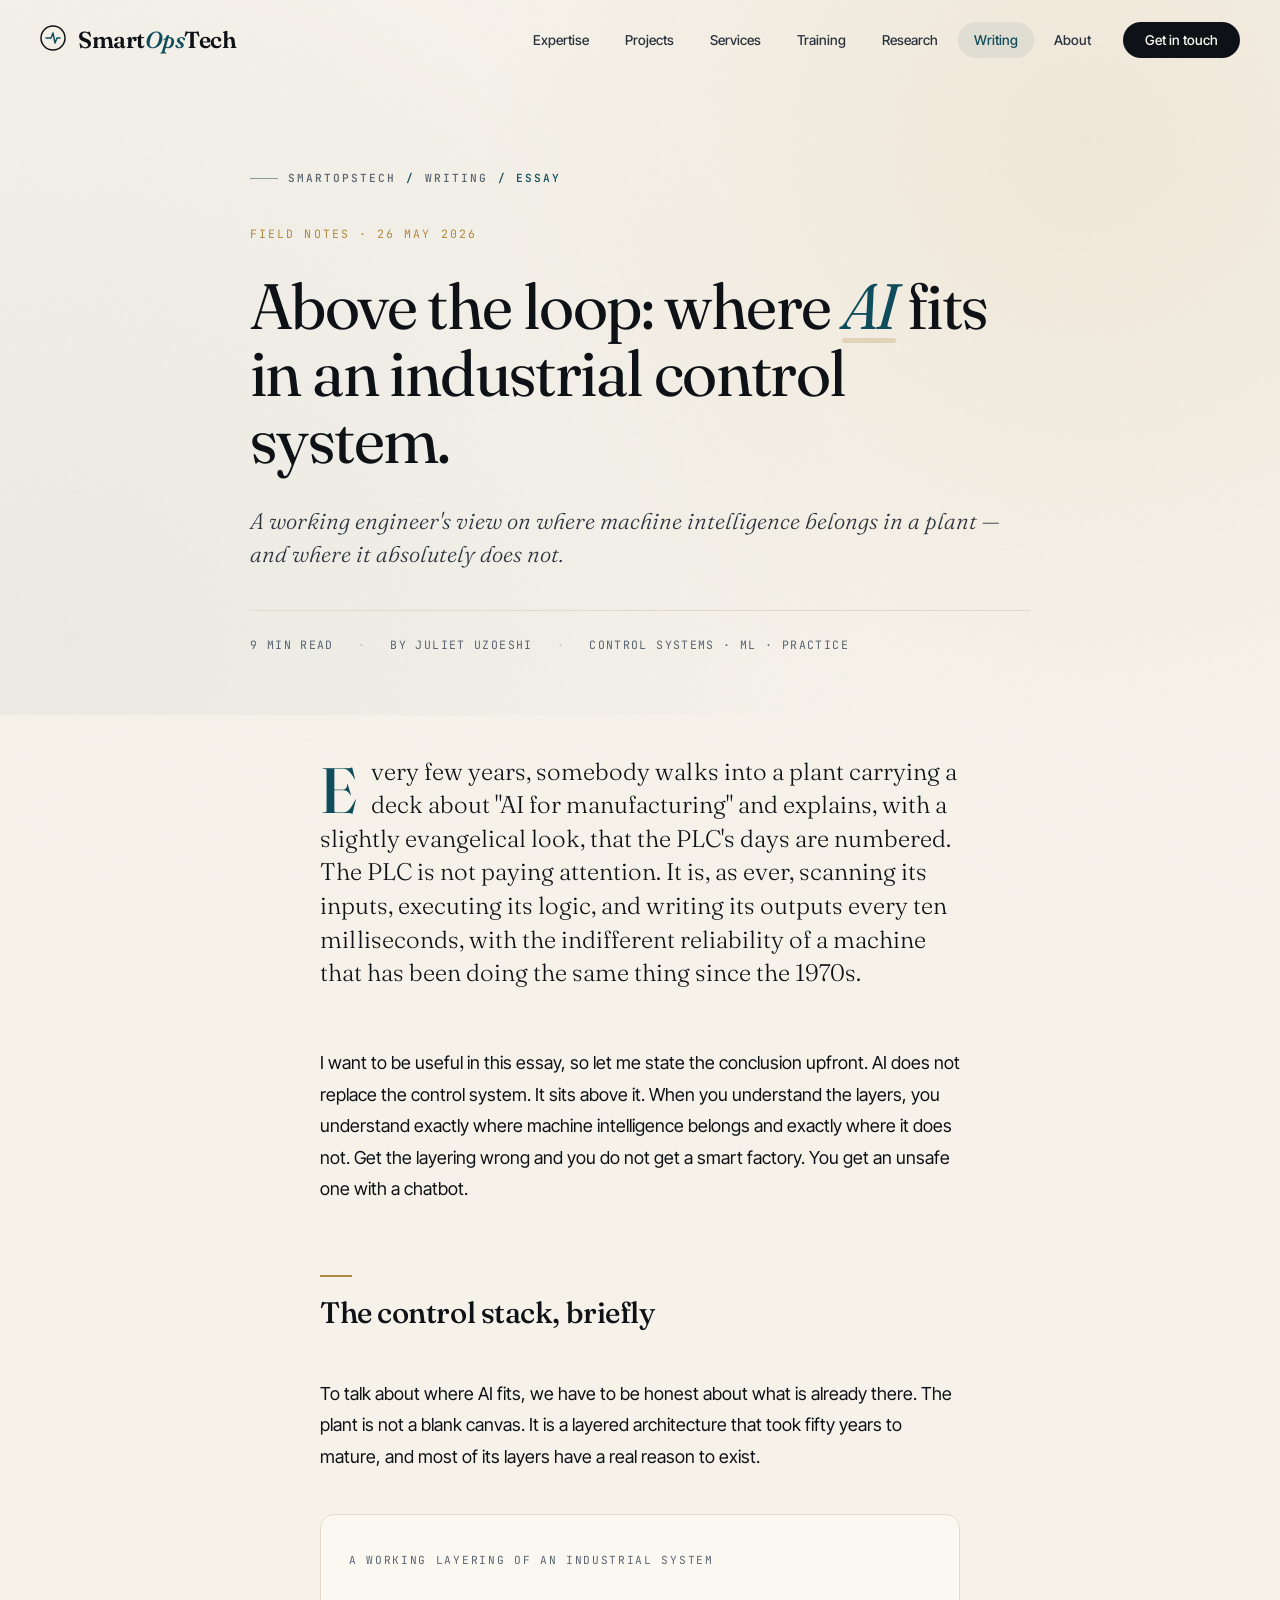
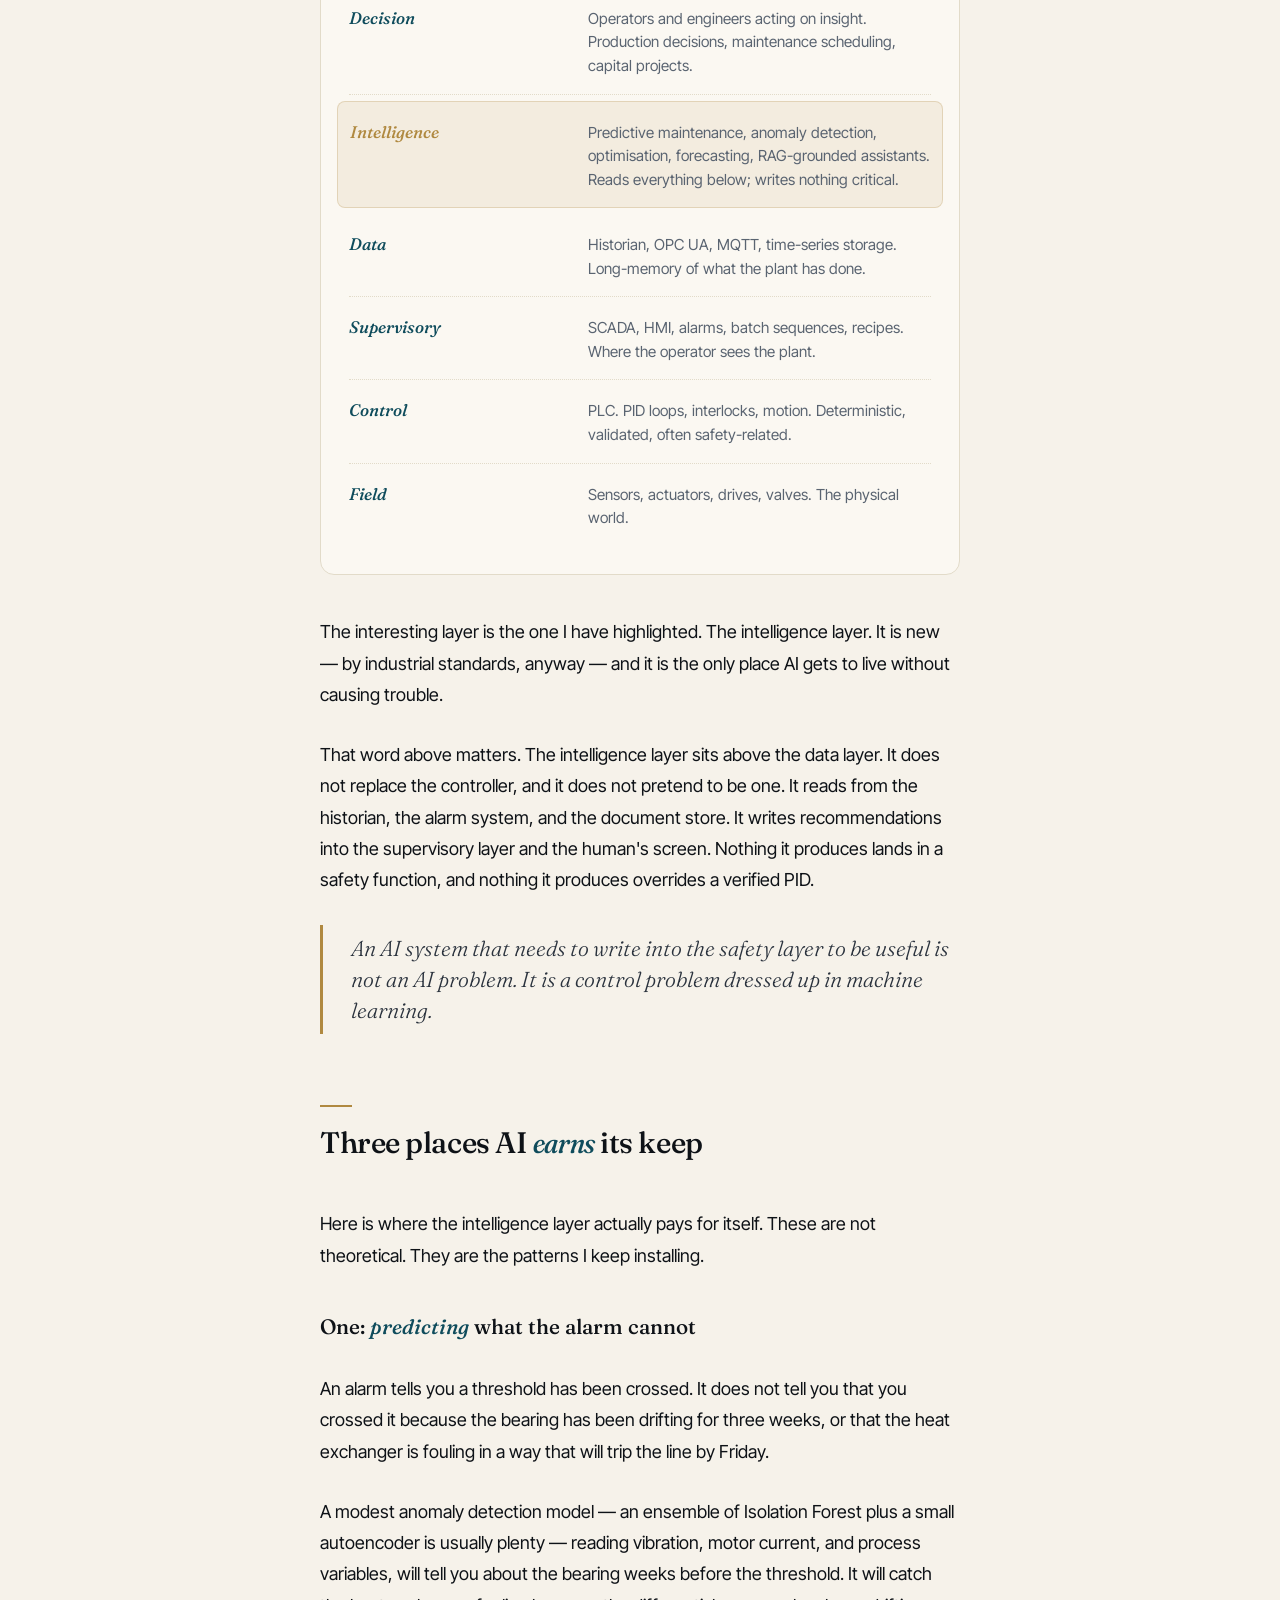
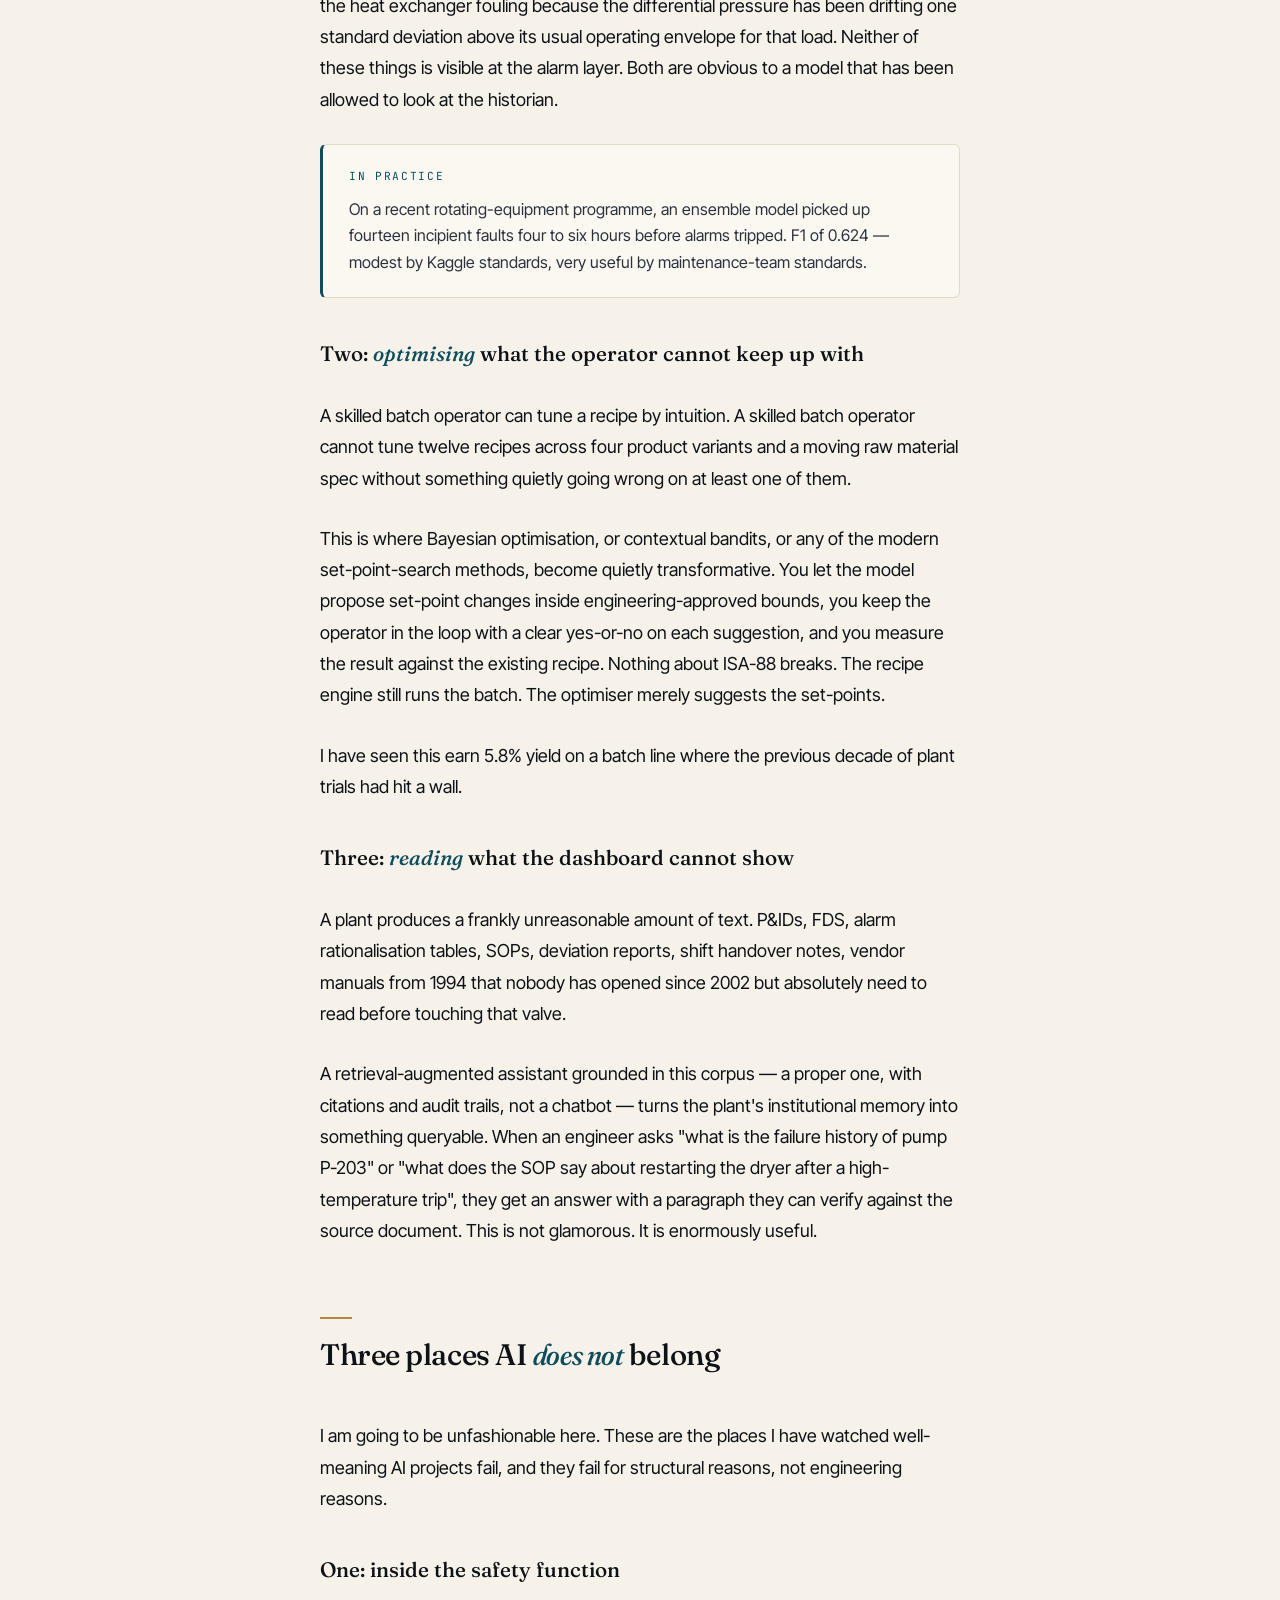
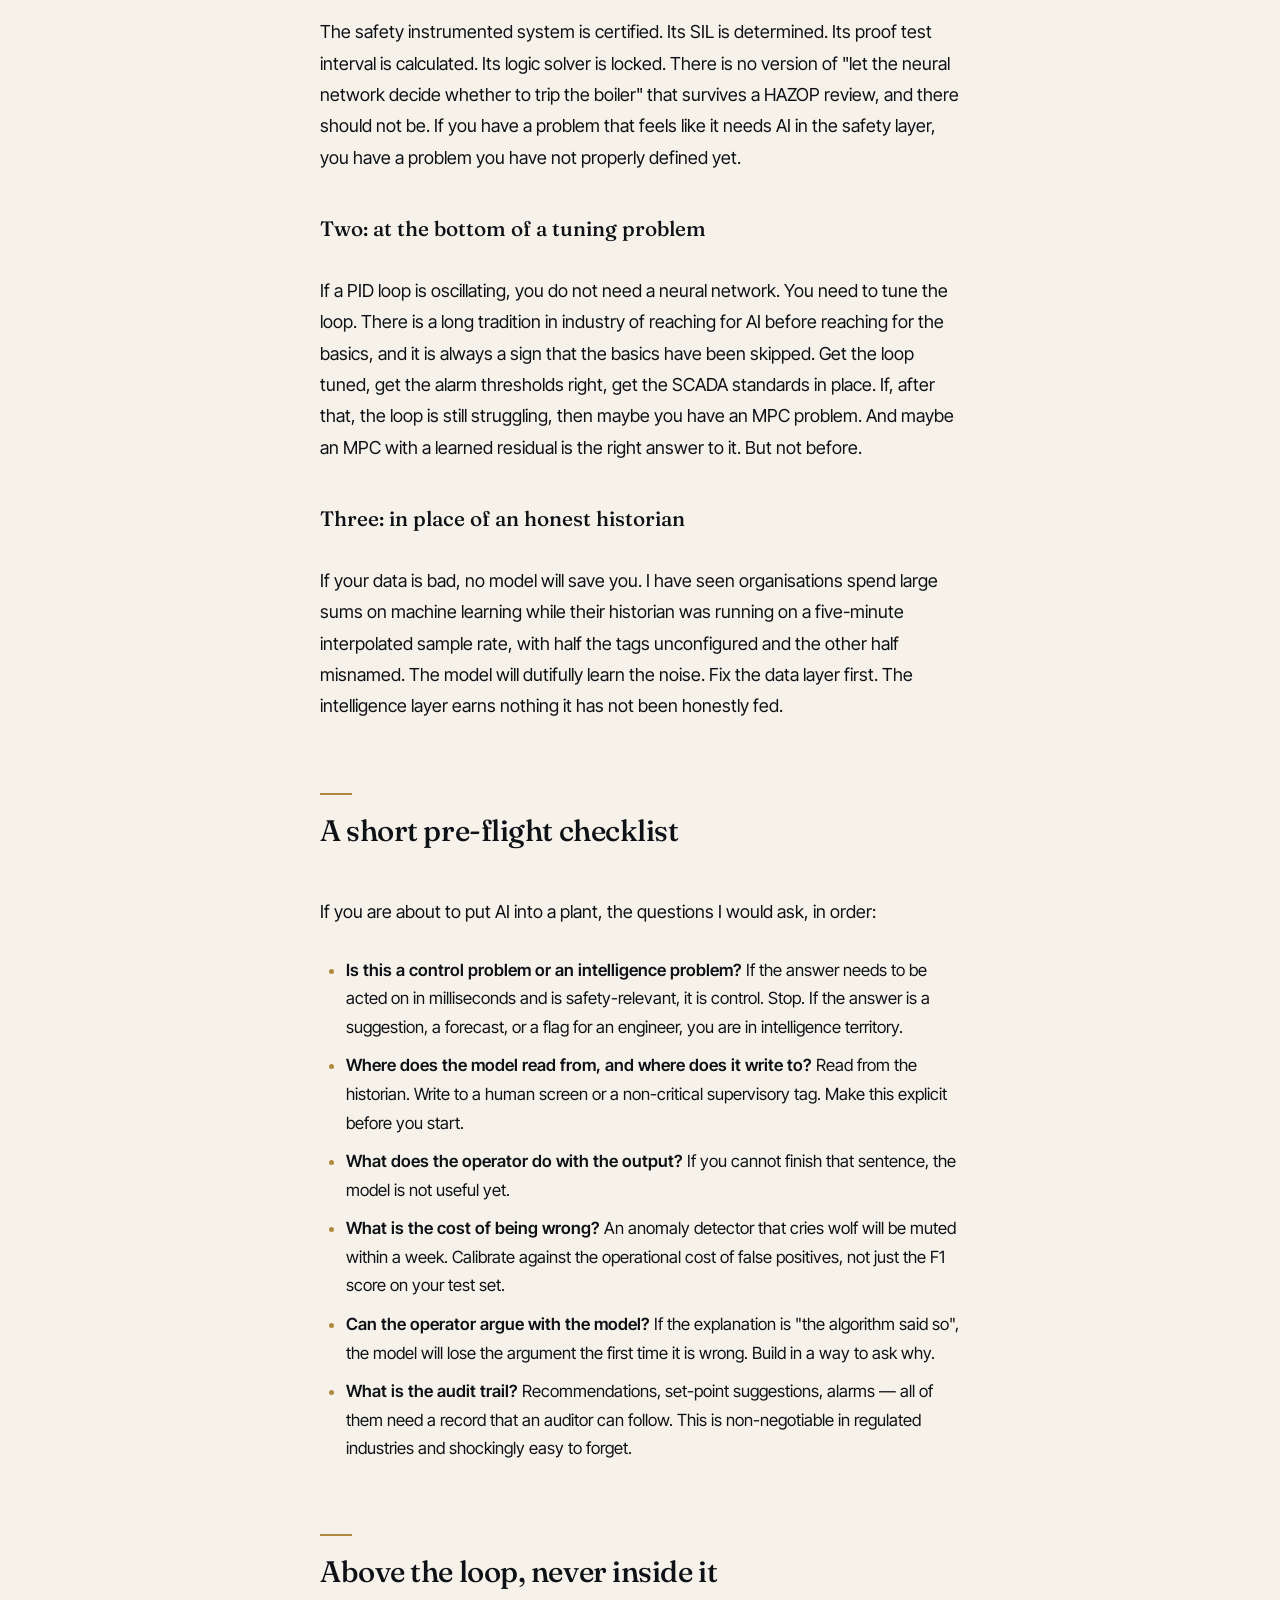
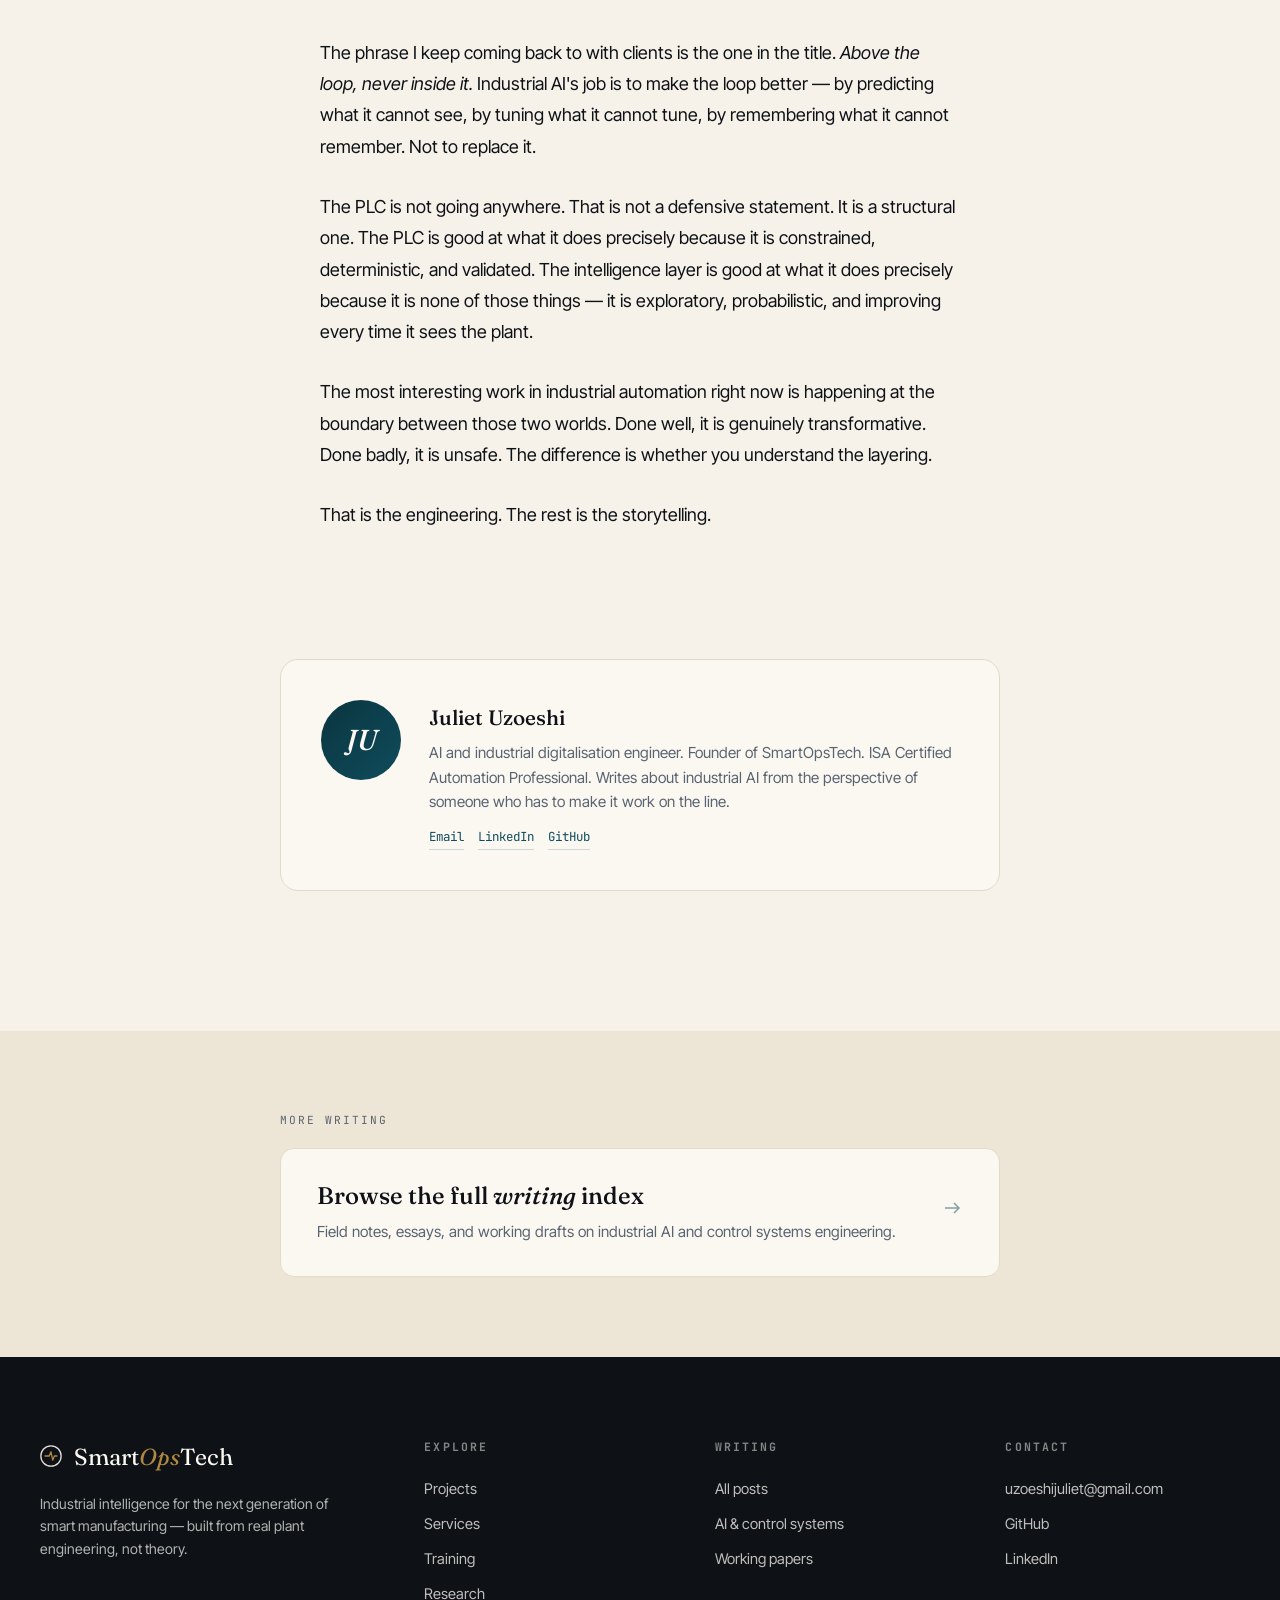
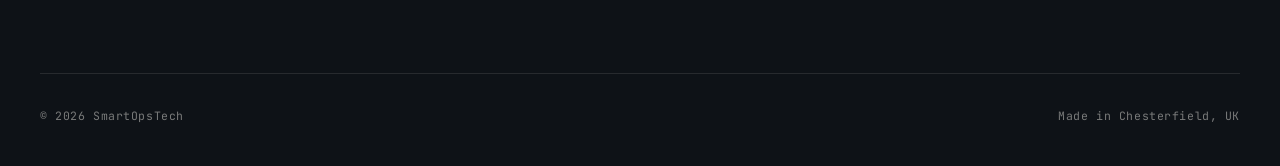
==== commit ae8f0775: "Merge pull request #1 from Omabel212/claude/project-thread-94phi1 Add favicon, sharing previews, sit" ====
--- a/blog-ai-control-systems.html
+++ b/blog-ai-control-systems.html
@@ -5,12 +5,86 @@
     <meta name="viewport" content="width=device-width, initial-scale=1.0">
     <title>Above the loop: where AI fits in an industrial control system — SmartOpsTech</title>
     <meta name="description" content="A working engineer's view on where machine intelligence belongs in a plant — and where it absolutely does not. From the PID at the bottom of the stack to the recommendation engine sitting above it.">
+    <link rel="icon" href="assets/favicon.svg" type="image/svg+xml">
+    <link rel="icon" href="assets/favicon-32.png" sizes="32x32" type="image/png">
+    <link rel="apple-touch-icon" href="assets/apple-touch-icon.png">
+    <link rel="canonical" href="https://smartopstech.com/blog-ai-control-systems.html">
+    <meta property="og:type" content="article">
+    <meta property="og:site_name" content="SmartOpsTech">
+    <meta property="og:url" content="https://smartopstech.com/blog-ai-control-systems.html">
+    <meta property="og:title" content="Above the loop: where AI fits in an industrial control system — SmartOpsTech">
+    <meta property="og:description" content="A working engineer's view on where machine intelligence belongs in a plant — and where it absolutely does not. From the PID at the bottom of the stack to the recommendation engine sitting above it.">
+    <meta property="og:image" content="https://smartopstech.com/assets/og-image.png">
+    <meta property="og:image:width" content="1200">
+    <meta property="og:image:height" content="630">
+    <meta name="twitter:card" content="summary_large_image">
+    <meta name="twitter:title" content="Above the loop: where AI fits in an industrial control system — SmartOpsTech">
+    <meta name="twitter:description" content="A working engineer's view on where machine intelligence belongs in a plant — and where it absolutely does not. From the PID at the bottom of the stack to the recommendation engine sitting above it.">
+    <meta name="twitter:image" content="https://smartopstech.com/assets/og-image.png">
     <link rel="preconnect" href="https://fonts.googleapis.com">
     <link rel="preconnect" href="https://fonts.gstatic.com" crossorigin>
     <link href="https://fonts.googleapis.com/css2?family=Fraunces:opsz,wght@9..144,300;9..144,400;9..144,500;9..144,600;9..144,700&family=Inter+Tight:wght@300;400;500;600;700&family=JetBrains+Mono:wght@400;500&display=swap" rel="stylesheet">
-    <link rel="stylesheet" href="styles.css">
     <style>
-        body { line-height: 1.7; }
+        :root {
+            --paper: #F6F2EA;
+            --paper-deep: #EDE6D6;
+            --paper-ivory: #FBF8F2;
+            --surface: #FFFFFF;
+            --ink: #0E1217;
+            --ink-soft: #2A323D;
+            --ink-mid: #5A6471;
+            --ink-light: #8A9099;
+            --line: #E2DBC9;
+            --line-strong: #C9C0AC;
+            --teal: #0F4C5C;
+            --teal-deep: #0A3540;
+            --teal-soft: rgba(15, 76, 92, 0.07);
+            --teal-line: rgba(15, 76, 92, 0.18);
+            --gold: #B08940;
+            --gold-soft: rgba(176, 137, 64, 0.1);
+            --rust: #A04A2A;
+            --moss: #4A6A3F;
+            --font-display: 'Fraunces', 'Times New Roman', serif;
+            --font-body: 'Inter Tight', system-ui, sans-serif;
+            --font-mono: 'JetBrains Mono', monospace;
+            --ease: cubic-bezier(0.22, 1, 0.36, 1);
+        }
+        *, *::before, *::after { margin: 0; padding: 0; box-sizing: border-box; }
+        html { scroll-behavior: smooth; font-size: 16px; }
+        body {
+            font-family: var(--font-body);
+            background: var(--paper);
+            color: var(--ink);
+            line-height: 1.7;
+            font-weight: 400;
+            -webkit-font-smoothing: antialiased;
+            -moz-osx-font-smoothing: grayscale;
+        }
+        body::before {
+            content: '';
+            position: fixed; inset: 0;
+            pointer-events: none; z-index: 100;
+            opacity: 0.35; mix-blend-mode: multiply;
+            background-image: url("data:image/svg+xml,%3Csvg viewBox='0 0 256 256' xmlns='http://www.w3.org/2000/svg'%3E%3Cfilter id='n'%3E%3CfeTurbulence type='fractalNoise' baseFrequency='0.85' numOctaves='3' stitchTiles='stitch'/%3E%3C/filter%3E%3Crect width='100%25' height='100%25' filter='url(%23n)' opacity='0.045'/%3E%3C/svg%3E");
+        }
+        ::selection { background: var(--teal); color: var(--paper-ivory); }
+        a { color: inherit; text-decoration: none; }
+        button { font-family: inherit; cursor: pointer; }
+
+        /* ─── NAV ─── */
+        .nav { position: fixed; top: 0; left: 0; right: 0; z-index: 50; transition: all 0.4s var(--ease); padding: 20px 40px; }
+        .nav.scrolled { background: rgba(246, 242, 234, 0.85); backdrop-filter: blur(20px) saturate(1.1); -webkit-backdrop-filter: blur(20px) saturate(1.1); border-bottom: 1px solid var(--line); padding: 14px 40px; }
+        .nav-inner { max-width: 1320px; margin: 0 auto; display: flex; justify-content: space-between; align-items: center; }
+        .logo { display: flex; align-items: baseline; gap: 12px; font-family: var(--font-display); font-weight: 600; font-size: 1.45rem; letter-spacing: -0.02em; color: var(--ink); }
+        .logo-mark { display: inline-block; width: 26px; height: 26px; position: relative; top: 3px; }
+        .logo em { font-style: italic; font-weight: 500; color: var(--teal); }
+        .nav-links { display: flex; list-style: none; gap: 4px; align-items: center; }
+        .nav-links a { padding: 10px 16px; font-size: 0.85rem; font-weight: 500; color: var(--ink-soft); border-radius: 999px; transition: all 0.25s var(--ease); }
+        .nav-links a:hover { color: var(--teal); background: var(--teal-soft); }
+        .nav-links a.active { color: var(--teal); background: var(--teal-soft); }
+        .nav-cta { margin-left: 12px; padding: 10px 22px !important; background: var(--ink) !important; color: var(--paper-ivory) !important; border-radius: 999px; transition: all 0.3s var(--ease) !important; }
+        .nav-cta:hover { background: var(--teal) !important; transform: translateY(-1px); }
+        .nav-toggle { display: none; background: none; border: none; padding: 8px; color: var(--ink); }
 
         /* ─── ARTICLE HEADER ─── */
         .article-header {
@@ -323,6 +397,24 @@
         .next-card:hover .next-arrow { opacity: 1; transform: translateX(4px); }
 
         /* ─── FOOTER ─── */
+        .footer { background: var(--ink); color: rgba(251, 248, 242, 0.7); padding: 80px 40px 40px; }
+        .footer-inner { max-width: 1320px; margin: 0 auto; }
+        .footer-grid {
+            display: grid;
+            grid-template-columns: 1.4fr 1fr 1fr 1fr;
+            gap: 56px;
+            padding-bottom: 56px;
+            border-bottom: 1px solid rgba(251, 248, 242, 0.1);
+        }
+        .footer-brand { display: flex; align-items: baseline; gap: 12px; font-family: var(--font-display); font-size: 1.45rem; color: var(--paper-ivory); margin-bottom: 16px; }
+        .footer-brand em { font-style: italic; color: var(--gold); }
+        .footer-tag { font-size: 0.88rem; line-height: 1.6; max-width: 320px; }
+        .footer h5 { font-family: var(--font-mono); font-size: 0.72rem; text-transform: uppercase; letter-spacing: 0.18em; color: rgba(251, 248, 242, 0.5); margin-bottom: 20px; }
+        .footer ul { list-style: none; }
+        .footer ul li { margin-bottom: 10px; font-size: 0.92rem; }
+        .footer ul a { color: rgba(251, 248, 242, 0.75); transition: color 0.2s var(--ease); }
+        .footer ul a:hover { color: var(--gold); }
+        .footer-bottom { padding-top: 32px; display: flex; justify-content: space-between; font-family: var(--font-mono); font-size: 0.72rem; letter-spacing: 0.05em; color: rgba(251, 248, 242, 0.45); }
 
         @media (max-width: 1024px) {
             .article-header { padding: 130px 24px 40px; }
@@ -334,10 +426,23 @@
             .next-arrow { justify-self: end; }
             .stack-row { grid-template-columns: 1fr; gap: 6px; padding: 12px 0; }
             .author { grid-template-columns: 1fr; padding: 28px; gap: 18px; }
+            .footer-grid { grid-template-columns: 1fr 1fr; gap: 40px; }
+            .nav { padding: 16px 24px; }
+            .nav.scrolled { padding: 12px 24px; }
         }
         @media (max-width: 680px) {
+            .nav-links { display: none; }
+            .nav-links.open {
+                display: flex; flex-direction: column;
+                position: absolute; top: 100%; left: 24px; right: 24px;
+                background: var(--paper-ivory); border: 1px solid var(--line);
+                border-radius: 16px; padding: 16px; gap: 4px;
+            }
+            .nav-toggle { display: block; }
             .article-meta { flex-wrap: wrap; gap: 14px; }
             .article-meta span:not(:last-child)::after { display: none; }
+            .footer-grid { grid-template-columns: 1fr; }
+            .footer-bottom { flex-direction: column; gap: 16px; }
         }
     </style>
 </head>
@@ -346,11 +451,11 @@
 <!-- ─── NAV ─── -->
 <nav class="nav" id="nav">
     <div class="nav-inner">
-        <a href="index.html#home" class="logo">
+        <a href="index.html" class="logo">
             <span class="logo-mark">
-                <svg viewBox="0 0 26 26" fill="none">
-                    <path d="M13 2 L24 13 L13 24 L2 13 Z" stroke="#0F4C5C" stroke-width="1.8" fill="none"/>
-                    <path d="M13 8 L18 13 L13 18 L8 13 Z" fill="#0F4C5C"/>
+                <svg viewBox="0 0 26 26" fill="none" xmlns="http://www.w3.org/2000/svg">
+                    <circle cx="13" cy="13" r="12" stroke="currentColor" stroke-width="1.5"/>
+                    <path d="M6 13 L11 13 L13 8 L15 18 L17 13 L20 13" stroke="var(--teal)" stroke-width="1.5" fill="none" stroke-linecap="round" stroke-linejoin="round"/>
                 </svg>
             </span>
             <span>Smart<em>Ops</em>Tech</span>
@@ -363,7 +468,7 @@
             <li><a href="index.html#research">Research</a></li>
             <li><a href="blog.html" class="active">Writing</a></li>
             <li><a href="index.html#about">About</a></li>
-            <li><a href="index.html#contact" class="nav-cta">Get in touch</a></li>
+            <li><a href="mailto:uzoeshijuliet@gmail.com" class="nav-cta">Get in touch</a></li>
         </ul>
         <button class="nav-toggle" id="navToggle" aria-label="Toggle menu">
             <svg width="22" height="22" viewBox="0 0 22 22" fill="none" stroke="currentColor" stroke-width="2">
@@ -547,51 +652,50 @@
 
 <!-- ─── FOOTER ─── -->
 <footer class="footer">
-    <div class="footer-grid">
-        <div class="footer-brand">
-            <a href="index.html#home" class="logo">
-                <span class="logo-mark">
-                    <svg viewBox="0 0 26 26" fill="none">
-                        <path d="M13 2 L24 13 L13 24 L2 13 Z" stroke="#B08940" stroke-width="1.8" fill="none"/>
-                        <path d="M13 8 L18 13 L13 18 L8 13 Z" fill="#B08940"/>
-                    </svg>
-                </span>
-                <span>Smart<em style="color:#B08940">Ops</em>Tech</span>
-            </a>
-            <p>Transforming industrial operations through intelligent automation, applied AI, and a respect for the operators who actually run the plant.</p>
+    <div class="footer-inner">
+        <div class="footer-grid">
+            <div>
+                <div class="footer-brand">
+                    <span style="display:inline-block;width:22px;height:22px;position:relative;top:2px;">
+                        <svg viewBox="0 0 26 26" fill="none">
+                            <circle cx="13" cy="13" r="12" stroke="rgba(251,248,242,0.9)" stroke-width="1.5"/>
+                            <path d="M6 13 L11 13 L13 8 L15 18 L17 13 L20 13" stroke="var(--gold)" stroke-width="1.5" fill="none" stroke-linecap="round" stroke-linejoin="round"/>
+                        </svg>
+                    </span>
+                    <span>Smart<em>Ops</em>Tech</span>
+                </div>
+                <p class="footer-tag">Industrial intelligence for the next generation of smart manufacturing &mdash; built from real plant engineering, not theory.</p>
+            </div>
+            <div>
+                <h5>Explore</h5>
+                <ul>
+                    <li><a href="index.html#projects">Projects</a></li>
+                    <li><a href="index.html#services">Services</a></li>
+                    <li><a href="training.html">Training</a></li>
+                    <li><a href="index.html#research">Research</a></li>
+                </ul>
+            </div>
+            <div>
+                <h5>Writing</h5>
+                <ul>
+                    <li><a href="blog.html">All posts</a></li>
+                    <li><a href="blog-ai-control-systems.html">AI &amp; control systems</a></li>
+                    <li><a href="index.html#research">Working papers</a></li>
+                </ul>
+            </div>
+            <div>
+                <h5>Contact</h5>
+                <ul>
+                    <li><a href="mailto:uzoeshijuliet@gmail.com">uzoeshijuliet@gmail.com</a></li>
+                    <li><a href="https://github.com/Omabel212" target="_blank" rel="noopener">GitHub</a></li>
+                    <li><a href="https://www.linkedin.com/in/juliet-uzoeshi-546a471b1" target="_blank" rel="noopener">LinkedIn</a></li>
+                </ul>
+            </div>
         </div>
-        <div>
-            <h4>Services</h4>
-            <ul class="footer-links">
-                <li><a href="index.html#services">Control systems audit</a></li>
-                <li><a href="index.html#services">AI integration</a></li>
-                <li><a href="index.html#services">System design &amp; build</a></li>
-                <li><a href="index.html#services">Engineering retainer</a></li>
-                <li><a href="training.html">Professional training</a></li>
-            </ul>
+        <div class="footer-bottom">
+            <span>© 2026 SmartOpsTech</span>
+            <span>Made in Chesterfield, UK</span>
         </div>
-        <div>
-            <h4>Practice</h4>
-            <ul class="footer-links">
-                <li><a href="index.html#projects">Projects</a></li>
-                <li><a href="index.html#results">Case studies</a></li>
-                <li><a href="index.html#technologies">Technology stack</a></li>
-                <li><a href="index.html#about">About</a></li>
-                <li><a href="training.html">Academy</a></li>
-            </ul>
-        </div>
-        <div>
-            <h4>Contact</h4>
-            <ul class="footer-links">
-                <li><a href="mailto:uzoeshijuliet@gmail.com">uzoeshijuliet@gmail.com</a></li>
-                <li><a href="https://github.com/Omabel212" target="_blank" rel="noopener">github.com/Omabel212</a></li>
-                <li><a href="https://www.linkedin.com/in/juliet-uzoeshi-546a471b1" target="_blank" rel="noopener">LinkedIn</a></li>
-            </ul>
-        </div>
-    </div>
-    <div class="footer-bottom">
-        <span>&copy; 2026 SmartOpsTech. All rights reserved.</span>
-        <span>Based in the United Kingdom &middot; Engagements worldwide</span>
     </div>
 </footer>
 
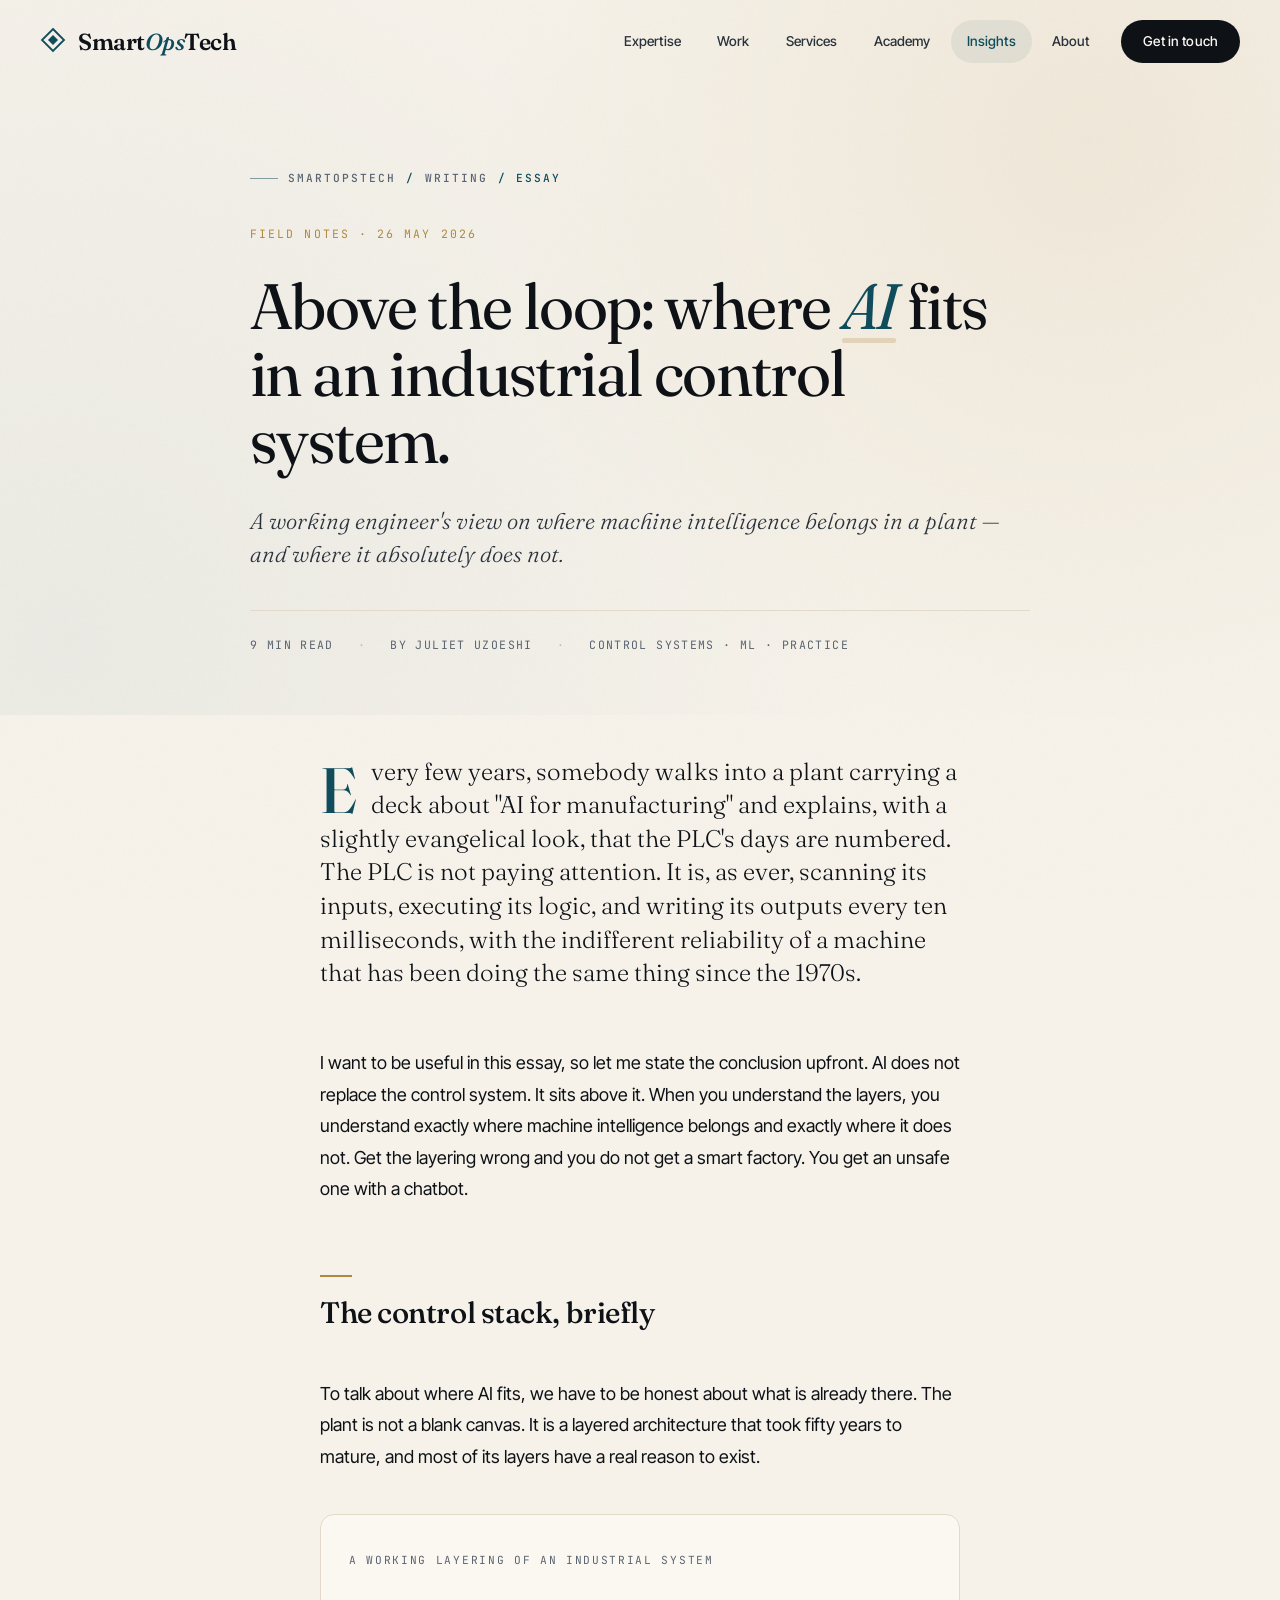
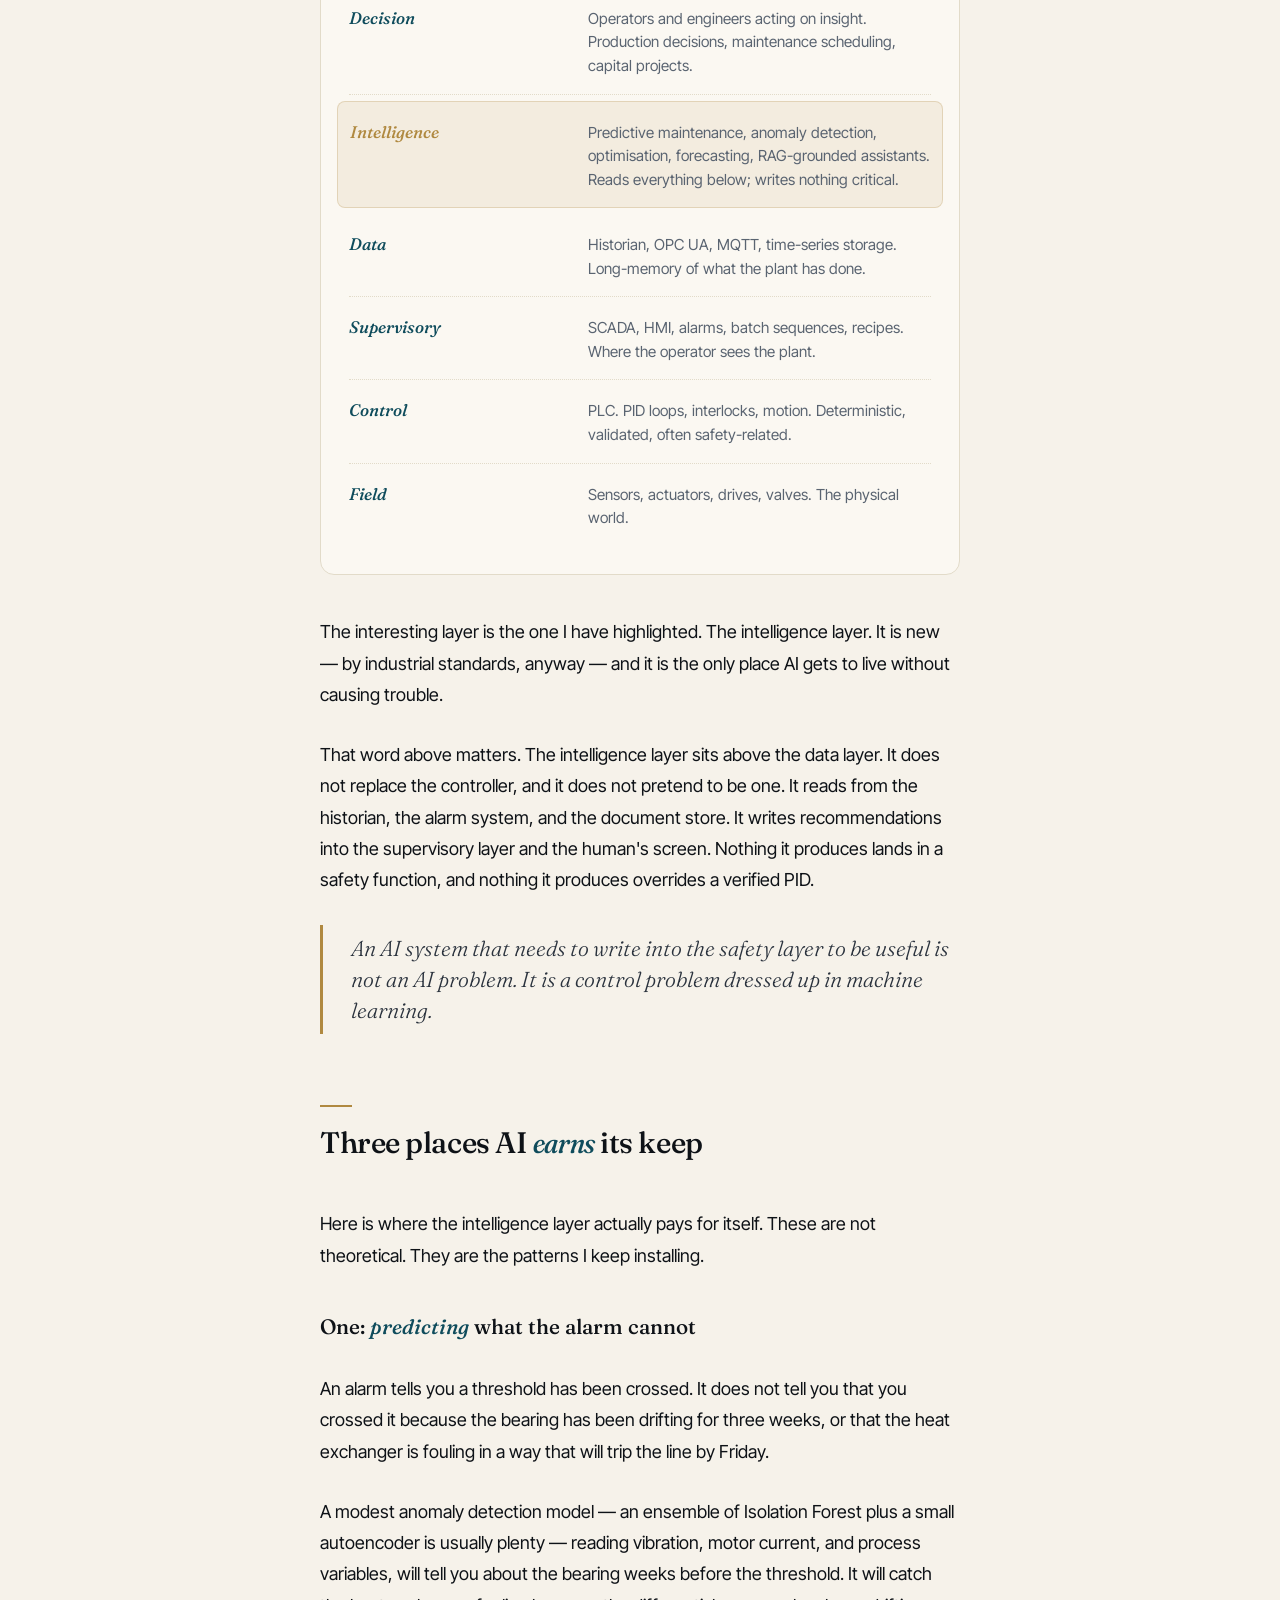
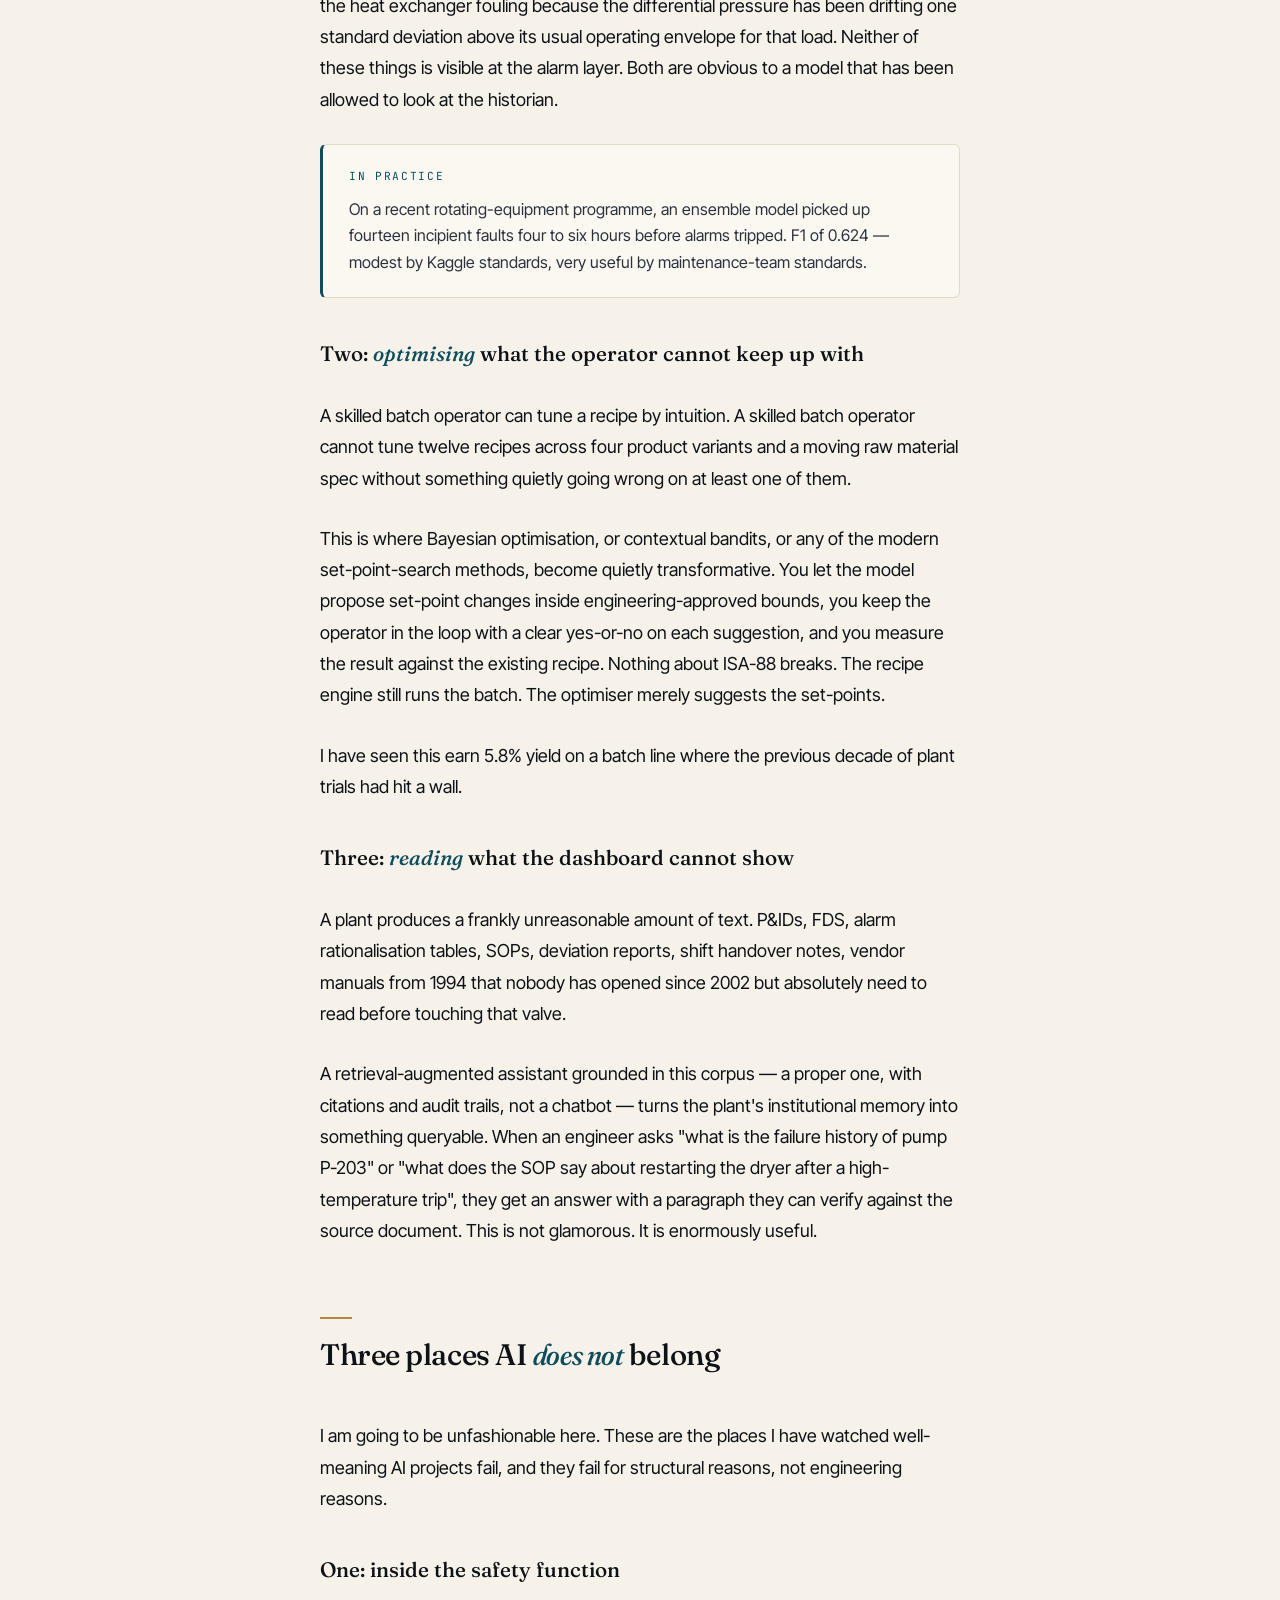
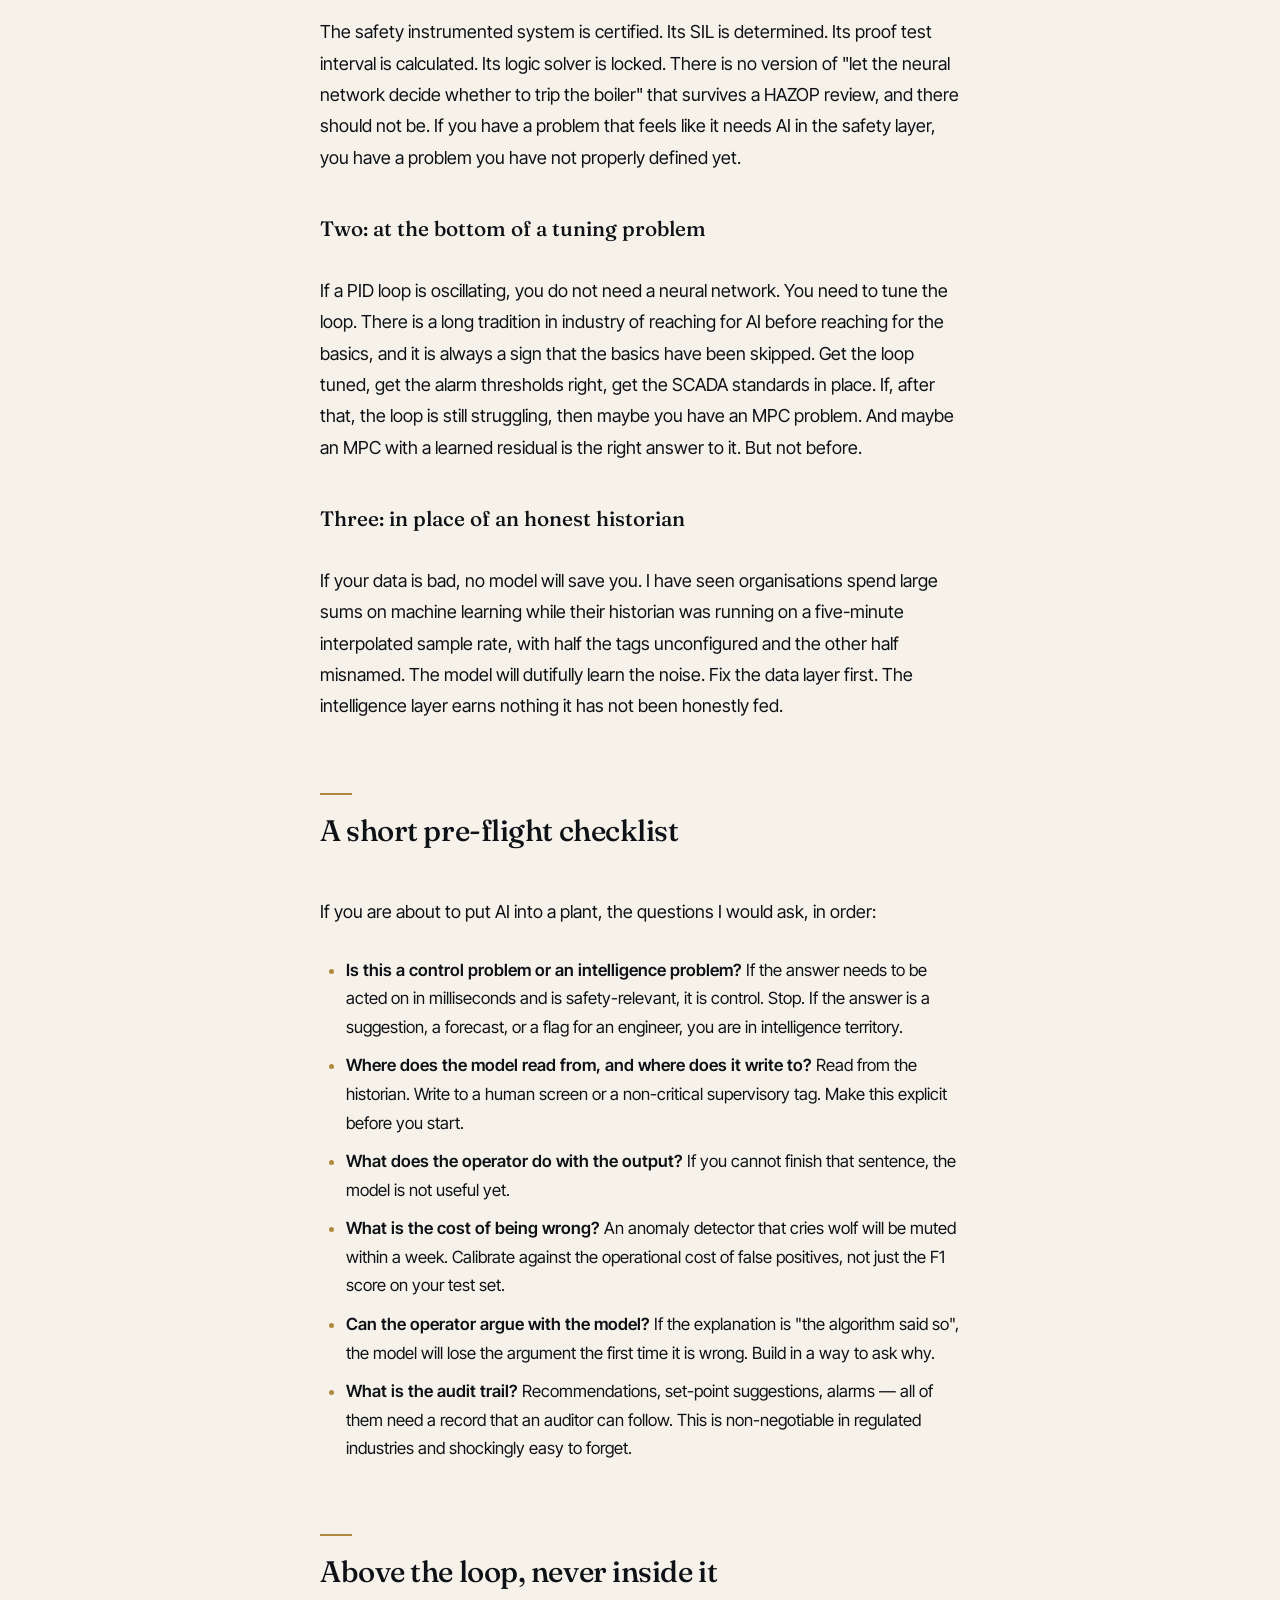
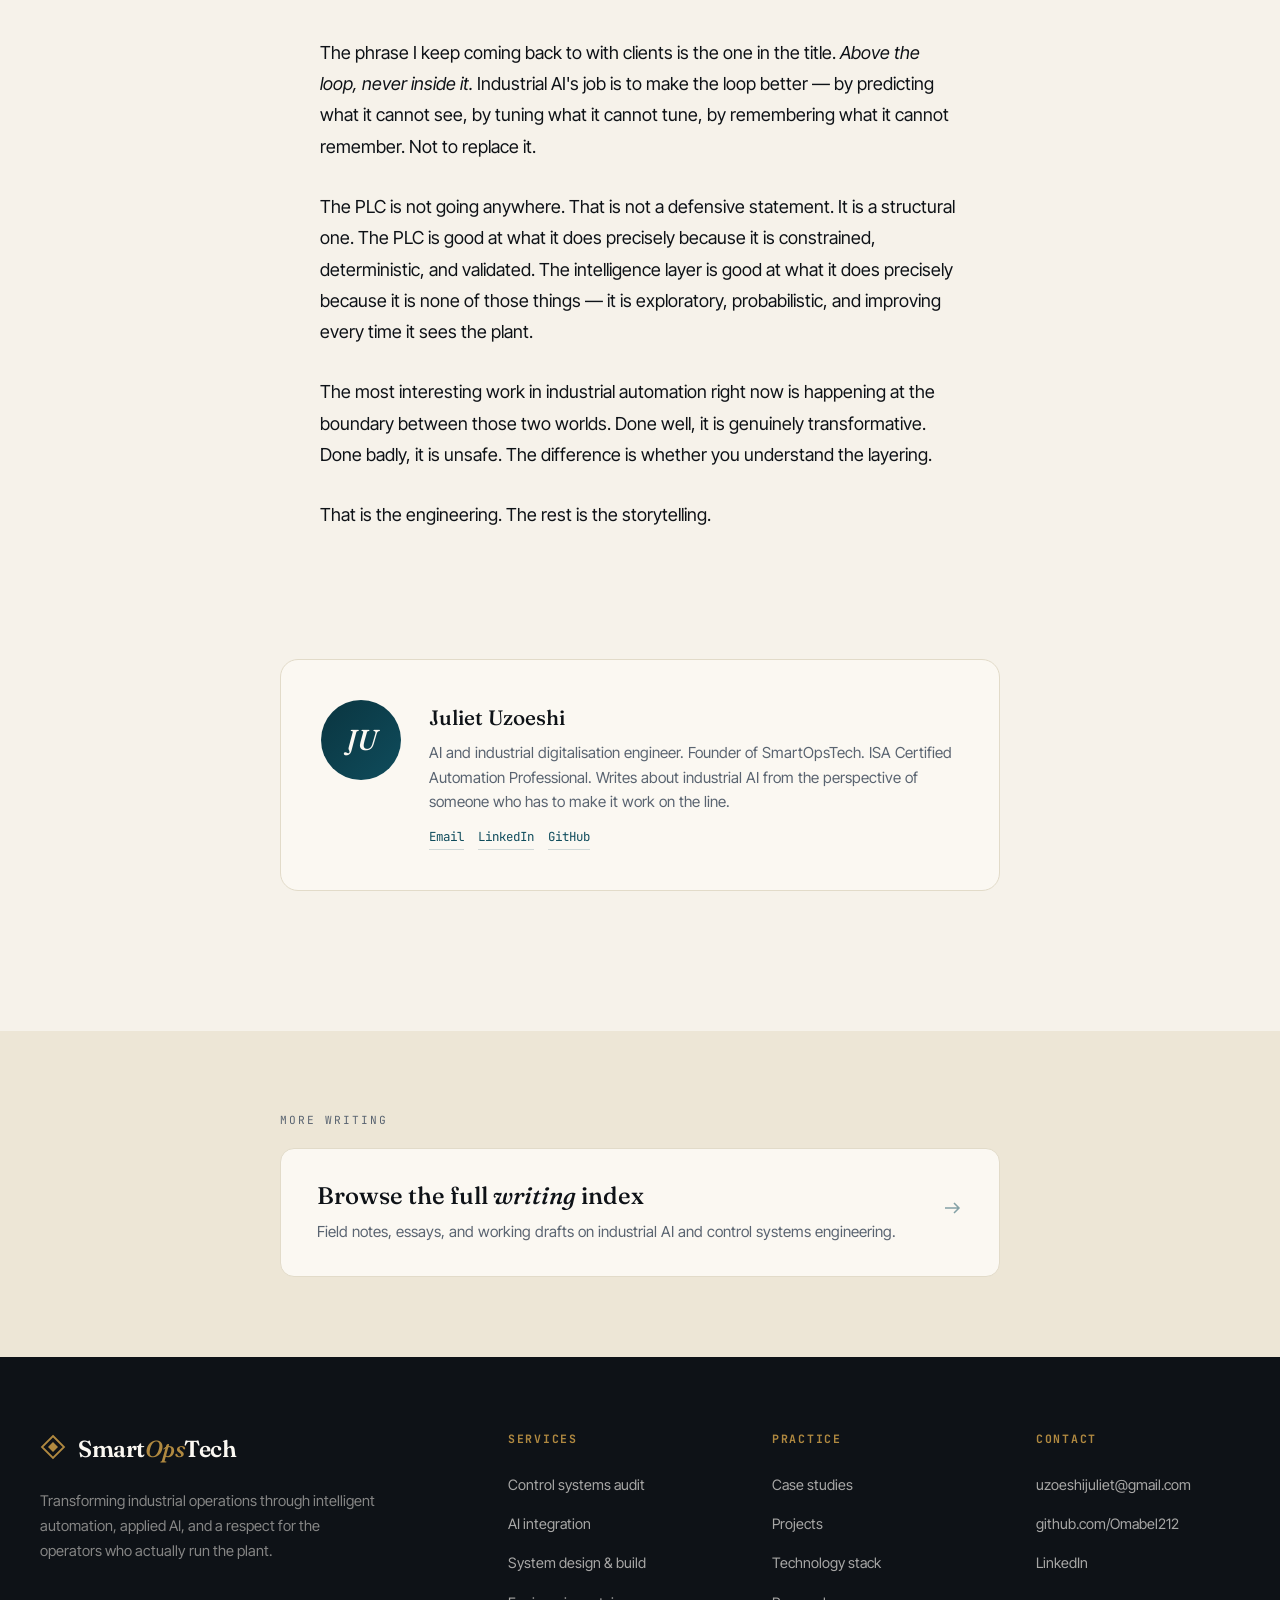
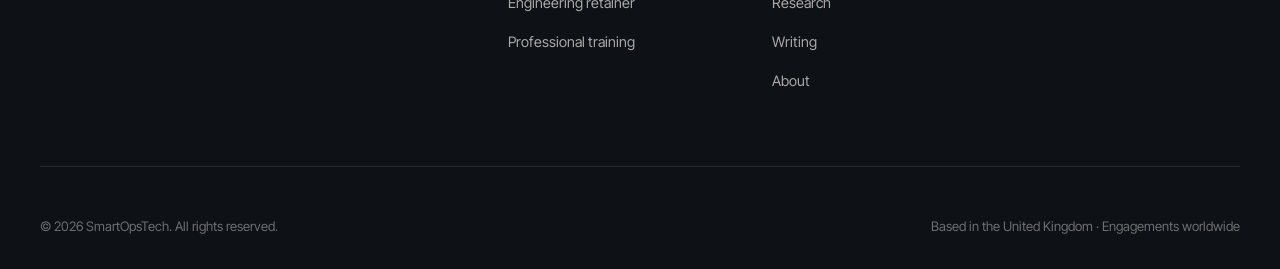
==== commit 552a661a: "Restructure the homepage into seven sections Hero, Expertise, Work, Services, Insights, About, Conta" ====
--- a/blog-ai-control-systems.html
+++ b/blog-ai-control-systems.html
@@ -5,86 +5,12 @@
     <meta name="viewport" content="width=device-width, initial-scale=1.0">
     <title>Above the loop: where AI fits in an industrial control system — SmartOpsTech</title>
     <meta name="description" content="A working engineer's view on where machine intelligence belongs in a plant — and where it absolutely does not. From the PID at the bottom of the stack to the recommendation engine sitting above it.">
-    <link rel="icon" href="assets/favicon.svg" type="image/svg+xml">
-    <link rel="icon" href="assets/favicon-32.png" sizes="32x32" type="image/png">
-    <link rel="apple-touch-icon" href="assets/apple-touch-icon.png">
-    <link rel="canonical" href="https://smartopstech.com/blog-ai-control-systems.html">
-    <meta property="og:type" content="article">
-    <meta property="og:site_name" content="SmartOpsTech">
-    <meta property="og:url" content="https://smartopstech.com/blog-ai-control-systems.html">
-    <meta property="og:title" content="Above the loop: where AI fits in an industrial control system — SmartOpsTech">
-    <meta property="og:description" content="A working engineer's view on where machine intelligence belongs in a plant — and where it absolutely does not. From the PID at the bottom of the stack to the recommendation engine sitting above it.">
-    <meta property="og:image" content="https://smartopstech.com/assets/og-image.png">
-    <meta property="og:image:width" content="1200">
-    <meta property="og:image:height" content="630">
-    <meta name="twitter:card" content="summary_large_image">
-    <meta name="twitter:title" content="Above the loop: where AI fits in an industrial control system — SmartOpsTech">
-    <meta name="twitter:description" content="A working engineer's view on where machine intelligence belongs in a plant — and where it absolutely does not. From the PID at the bottom of the stack to the recommendation engine sitting above it.">
-    <meta name="twitter:image" content="https://smartopstech.com/assets/og-image.png">
     <link rel="preconnect" href="https://fonts.googleapis.com">
     <link rel="preconnect" href="https://fonts.gstatic.com" crossorigin>
     <link href="https://fonts.googleapis.com/css2?family=Fraunces:opsz,wght@9..144,300;9..144,400;9..144,500;9..144,600;9..144,700&family=Inter+Tight:wght@300;400;500;600;700&family=JetBrains+Mono:wght@400;500&display=swap" rel="stylesheet">
+    <link rel="stylesheet" href="styles.css">
     <style>
-        :root {
-            --paper: #F6F2EA;
-            --paper-deep: #EDE6D6;
-            --paper-ivory: #FBF8F2;
-            --surface: #FFFFFF;
-            --ink: #0E1217;
-            --ink-soft: #2A323D;
-            --ink-mid: #5A6471;
-            --ink-light: #8A9099;
-            --line: #E2DBC9;
-            --line-strong: #C9C0AC;
-            --teal: #0F4C5C;
-            --teal-deep: #0A3540;
-            --teal-soft: rgba(15, 76, 92, 0.07);
-            --teal-line: rgba(15, 76, 92, 0.18);
-            --gold: #B08940;
-            --gold-soft: rgba(176, 137, 64, 0.1);
-            --rust: #A04A2A;
-            --moss: #4A6A3F;
-            --font-display: 'Fraunces', 'Times New Roman', serif;
-            --font-body: 'Inter Tight', system-ui, sans-serif;
-            --font-mono: 'JetBrains Mono', monospace;
-            --ease: cubic-bezier(0.22, 1, 0.36, 1);
-        }
-        *, *::before, *::after { margin: 0; padding: 0; box-sizing: border-box; }
-        html { scroll-behavior: smooth; font-size: 16px; }
-        body {
-            font-family: var(--font-body);
-            background: var(--paper);
-            color: var(--ink);
-            line-height: 1.7;
-            font-weight: 400;
-            -webkit-font-smoothing: antialiased;
-            -moz-osx-font-smoothing: grayscale;
-        }
-        body::before {
-            content: '';
-            position: fixed; inset: 0;
-            pointer-events: none; z-index: 100;
-            opacity: 0.35; mix-blend-mode: multiply;
-            background-image: url("data:image/svg+xml,%3Csvg viewBox='0 0 256 256' xmlns='http://www.w3.org/2000/svg'%3E%3Cfilter id='n'%3E%3CfeTurbulence type='fractalNoise' baseFrequency='0.85' numOctaves='3' stitchTiles='stitch'/%3E%3C/filter%3E%3Crect width='100%25' height='100%25' filter='url(%23n)' opacity='0.045'/%3E%3C/svg%3E");
-        }
-        ::selection { background: var(--teal); color: var(--paper-ivory); }
-        a { color: inherit; text-decoration: none; }
-        button { font-family: inherit; cursor: pointer; }
-
-        /* ─── NAV ─── */
-        .nav { position: fixed; top: 0; left: 0; right: 0; z-index: 50; transition: all 0.4s var(--ease); padding: 20px 40px; }
-        .nav.scrolled { background: rgba(246, 242, 234, 0.85); backdrop-filter: blur(20px) saturate(1.1); -webkit-backdrop-filter: blur(20px) saturate(1.1); border-bottom: 1px solid var(--line); padding: 14px 40px; }
-        .nav-inner { max-width: 1320px; margin: 0 auto; display: flex; justify-content: space-between; align-items: center; }
-        .logo { display: flex; align-items: baseline; gap: 12px; font-family: var(--font-display); font-weight: 600; font-size: 1.45rem; letter-spacing: -0.02em; color: var(--ink); }
-        .logo-mark { display: inline-block; width: 26px; height: 26px; position: relative; top: 3px; }
-        .logo em { font-style: italic; font-weight: 500; color: var(--teal); }
-        .nav-links { display: flex; list-style: none; gap: 4px; align-items: center; }
-        .nav-links a { padding: 10px 16px; font-size: 0.85rem; font-weight: 500; color: var(--ink-soft); border-radius: 999px; transition: all 0.25s var(--ease); }
-        .nav-links a:hover { color: var(--teal); background: var(--teal-soft); }
-        .nav-links a.active { color: var(--teal); background: var(--teal-soft); }
-        .nav-cta { margin-left: 12px; padding: 10px 22px !important; background: var(--ink) !important; color: var(--paper-ivory) !important; border-radius: 999px; transition: all 0.3s var(--ease) !important; }
-        .nav-cta:hover { background: var(--teal) !important; transform: translateY(-1px); }
-        .nav-toggle { display: none; background: none; border: none; padding: 8px; color: var(--ink); }
+        body { line-height: 1.7; }
 
         /* ─── ARTICLE HEADER ─── */
         .article-header {
@@ -397,24 +323,6 @@
         .next-card:hover .next-arrow { opacity: 1; transform: translateX(4px); }
 
         /* ─── FOOTER ─── */
-        .footer { background: var(--ink); color: rgba(251, 248, 242, 0.7); padding: 80px 40px 40px; }
-        .footer-inner { max-width: 1320px; margin: 0 auto; }
-        .footer-grid {
-            display: grid;
-            grid-template-columns: 1.4fr 1fr 1fr 1fr;
-            gap: 56px;
-            padding-bottom: 56px;
-            border-bottom: 1px solid rgba(251, 248, 242, 0.1);
-        }
-        .footer-brand { display: flex; align-items: baseline; gap: 12px; font-family: var(--font-display); font-size: 1.45rem; color: var(--paper-ivory); margin-bottom: 16px; }
-        .footer-brand em { font-style: italic; color: var(--gold); }
-        .footer-tag { font-size: 0.88rem; line-height: 1.6; max-width: 320px; }
-        .footer h5 { font-family: var(--font-mono); font-size: 0.72rem; text-transform: uppercase; letter-spacing: 0.18em; color: rgba(251, 248, 242, 0.5); margin-bottom: 20px; }
-        .footer ul { list-style: none; }
-        .footer ul li { margin-bottom: 10px; font-size: 0.92rem; }
-        .footer ul a { color: rgba(251, 248, 242, 0.75); transition: color 0.2s var(--ease); }
-        .footer ul a:hover { color: var(--gold); }
-        .footer-bottom { padding-top: 32px; display: flex; justify-content: space-between; font-family: var(--font-mono); font-size: 0.72rem; letter-spacing: 0.05em; color: rgba(251, 248, 242, 0.45); }
 
         @media (max-width: 1024px) {
             .article-header { padding: 130px 24px 40px; }
@@ -426,23 +334,10 @@
             .next-arrow { justify-self: end; }
             .stack-row { grid-template-columns: 1fr; gap: 6px; padding: 12px 0; }
             .author { grid-template-columns: 1fr; padding: 28px; gap: 18px; }
-            .footer-grid { grid-template-columns: 1fr 1fr; gap: 40px; }
-            .nav { padding: 16px 24px; }
-            .nav.scrolled { padding: 12px 24px; }
         }
         @media (max-width: 680px) {
-            .nav-links { display: none; }
-            .nav-links.open {
-                display: flex; flex-direction: column;
-                position: absolute; top: 100%; left: 24px; right: 24px;
-                background: var(--paper-ivory); border: 1px solid var(--line);
-                border-radius: 16px; padding: 16px; gap: 4px;
-            }
-            .nav-toggle { display: block; }
             .article-meta { flex-wrap: wrap; gap: 14px; }
             .article-meta span:not(:last-child)::after { display: none; }
-            .footer-grid { grid-template-columns: 1fr; }
-            .footer-bottom { flex-direction: column; gap: 16px; }
         }
     </style>
 </head>
@@ -451,24 +346,23 @@
 <!-- ─── NAV ─── -->
 <nav class="nav" id="nav">
     <div class="nav-inner">
-        <a href="index.html" class="logo">
+        <a href="index.html#home" class="logo">
             <span class="logo-mark">
-                <svg viewBox="0 0 26 26" fill="none" xmlns="http://www.w3.org/2000/svg">
-                    <circle cx="13" cy="13" r="12" stroke="currentColor" stroke-width="1.5"/>
-                    <path d="M6 13 L11 13 L13 8 L15 18 L17 13 L20 13" stroke="var(--teal)" stroke-width="1.5" fill="none" stroke-linecap="round" stroke-linejoin="round"/>
+                <svg viewBox="0 0 26 26" fill="none">
+                    <path d="M13 2 L24 13 L13 24 L2 13 Z" stroke="#0F4C5C" stroke-width="1.8" fill="none"/>
+                    <path d="M13 8 L18 13 L13 18 L8 13 Z" fill="#0F4C5C"/>
                 </svg>
             </span>
             <span>Smart<em>Ops</em>Tech</span>
         </a>
         <ul class="nav-links" id="navLinks">
             <li><a href="index.html#expertise">Expertise</a></li>
-            <li><a href="index.html#projects">Projects</a></li>
+            <li><a href="index.html#work">Work</a></li>
             <li><a href="index.html#services">Services</a></li>
-            <li><a href="training.html">Training</a></li>
-            <li><a href="index.html#research">Research</a></li>
-            <li><a href="blog.html" class="active">Writing</a></li>
+            <li><a href="training.html">Academy</a></li>
+            <li><a href="index.html#insights" class="active">Insights</a></li>
             <li><a href="index.html#about">About</a></li>
-            <li><a href="mailto:uzoeshijuliet@gmail.com" class="nav-cta">Get in touch</a></li>
+            <li><a href="index.html#contact" class="nav-cta">Get in touch</a></li>
         </ul>
         <button class="nav-toggle" id="navToggle" aria-label="Toggle menu">
             <svg width="22" height="22" viewBox="0 0 22 22" fill="none" stroke="currentColor" stroke-width="2">
@@ -652,50 +546,52 @@
 
 <!-- ─── FOOTER ─── -->
 <footer class="footer">
-    <div class="footer-inner">
-        <div class="footer-grid">
-            <div>
-                <div class="footer-brand">
-                    <span style="display:inline-block;width:22px;height:22px;position:relative;top:2px;">
-                        <svg viewBox="0 0 26 26" fill="none">
-                            <circle cx="13" cy="13" r="12" stroke="rgba(251,248,242,0.9)" stroke-width="1.5"/>
-                            <path d="M6 13 L11 13 L13 8 L15 18 L17 13 L20 13" stroke="var(--gold)" stroke-width="1.5" fill="none" stroke-linecap="round" stroke-linejoin="round"/>
-                        </svg>
-                    </span>
-                    <span>Smart<em>Ops</em>Tech</span>
-                </div>
-                <p class="footer-tag">Industrial intelligence for the next generation of smart manufacturing &mdash; built from real plant engineering, not theory.</p>
-            </div>
-            <div>
-                <h5>Explore</h5>
-                <ul>
-                    <li><a href="index.html#projects">Projects</a></li>
-                    <li><a href="index.html#services">Services</a></li>
-                    <li><a href="training.html">Training</a></li>
-                    <li><a href="index.html#research">Research</a></li>
-                </ul>
-            </div>
-            <div>
-                <h5>Writing</h5>
-                <ul>
-                    <li><a href="blog.html">All posts</a></li>
-                    <li><a href="blog-ai-control-systems.html">AI &amp; control systems</a></li>
-                    <li><a href="index.html#research">Working papers</a></li>
-                </ul>
-            </div>
-            <div>
-                <h5>Contact</h5>
-                <ul>
-                    <li><a href="mailto:uzoeshijuliet@gmail.com">uzoeshijuliet@gmail.com</a></li>
-                    <li><a href="https://github.com/Omabel212" target="_blank" rel="noopener">GitHub</a></li>
-                    <li><a href="https://www.linkedin.com/in/juliet-uzoeshi-546a471b1" target="_blank" rel="noopener">LinkedIn</a></li>
-                </ul>
-            </div>
+    <div class="footer-grid">
+        <div class="footer-brand">
+            <a href="index.html#home" class="logo">
+                <span class="logo-mark">
+                    <svg viewBox="0 0 26 26" fill="none">
+                        <path d="M13 2 L24 13 L13 24 L2 13 Z" stroke="#B08940" stroke-width="1.8" fill="none"/>
+                        <path d="M13 8 L18 13 L13 18 L8 13 Z" fill="#B08940"/>
+                    </svg>
+                </span>
+                <span>Smart<em style="color:#B08940">Ops</em>Tech</span>
+            </a>
+            <p>Transforming industrial operations through intelligent automation, applied AI, and a respect for the operators who actually run the plant.</p>
         </div>
-        <div class="footer-bottom">
-            <span>© 2026 SmartOpsTech</span>
-            <span>Made in Chesterfield, UK</span>
+        <div>
+            <h4>Services</h4>
+            <ul class="footer-links">
+                <li><a href="index.html#services">Control systems audit</a></li>
+                <li><a href="index.html#services">AI integration</a></li>
+                <li><a href="index.html#services">System design &amp; build</a></li>
+                <li><a href="index.html#services">Engineering retainer</a></li>
+                <li><a href="training.html">Professional training</a></li>
+            </ul>
         </div>
+        <div>
+            <h4>Practice</h4>
+            <ul class="footer-links">
+                <li><a href="index.html#results">Case studies</a></li>
+                <li><a href="index.html#projects">Projects</a></li>
+                <li><a href="index.html#expertise">Technology stack</a></li>
+                <li><a href="index.html#research">Research</a></li>
+                <li><a href="blog.html">Writing</a></li>
+                <li><a href="index.html#about">About</a></li>
+            </ul>
+        </div>
+        <div>
+            <h4>Contact</h4>
+            <ul class="footer-links">
+                <li><a href="mailto:uzoeshijuliet@gmail.com">uzoeshijuliet@gmail.com</a></li>
+                <li><a href="https://github.com/Omabel212" target="_blank" rel="noopener">github.com/Omabel212</a></li>
+                <li><a href="https://www.linkedin.com/in/juliet-uzoeshi-546a471b1" target="_blank" rel="noopener">LinkedIn</a></li>
+            </ul>
+        </div>
+    </div>
+    <div class="footer-bottom">
+        <span>&copy; 2026 SmartOpsTech. All rights reserved.</span>
+        <span>Based in the United Kingdom &middot; Engagements worldwide</span>
     </div>
 </footer>
 
--- a/styles.css
+++ b/styles.css
@@ -0,0 +1,308 @@
+/* SmartOpsTech: styles shared by every page (palette, base, menu, footer). */
+
+:root {
+    /* ─── EDITORIAL PALETTE ─── */
+    --paper: #F6F2EA;            /* warm cream — primary canvas */
+    --paper-deep: #EDE6D6;       /* deeper cream — paper sections */
+    --paper-ivory: #FBF8F2;      /* near-white — elevated surfaces */
+    --surface: #FFFFFF;          /* pure white */
+
+    --ink: #0E1217;              /* near-black */
+    --ink-soft: #2A323D;
+    --ink-mid: #5A6471;
+    --ink-light: #8A9099;
+
+    --line: #E2DBC9;             /* subtle border */
+    --line-strong: #C9C0AC;
+
+    --teal: #0F4C5C;             /* deep teal — primary accent */
+    --teal-deep: #0A3540;
+    --teal-soft: rgba(15, 76, 92, 0.07);
+    --teal-line: rgba(15, 76, 92, 0.18);
+
+    --gold: #B08940;             /* refined warm gold */
+    --gold-soft: rgba(176, 137, 64, 0.1);
+    --rust: #A04A2A;             /* burnt sienna highlight */
+
+    --moss: #4A6A3F;             /* sage/moss for tags */
+
+    /* ─── TYPOGRAPHY ─── */
+    --font-display: 'Fraunces', 'Times New Roman', serif;
+    --font-body: 'Inter Tight', system-ui, sans-serif;
+    --font-mono: 'JetBrains Mono', monospace;
+
+    /* ─── MOTION ─── */
+    --ease: cubic-bezier(0.22, 1, 0.36, 1);
+    --ease-soft: cubic-bezier(0.4, 0, 0.2, 1);
+}
+
+*, *::before, *::after {
+    margin: 0;
+    padding: 0;
+    box-sizing: border-box;
+}
+
+html { scroll-behavior: smooth; font-size: 16px; }
+
+body {
+    font-family: var(--font-body);
+    background: var(--paper);
+    color: var(--ink);
+    line-height: 1.65;
+    font-weight: 400;
+    -webkit-font-smoothing: antialiased;
+    -moz-osx-font-smoothing: grayscale;
+    overflow-x: hidden;
+}
+
+/* ─── GRAIN OVERLAY ─── */
+body::before {
+    content: '';
+    position: fixed;
+    inset: 0;
+    pointer-events: none;
+    z-index: 100;
+    opacity: 0.35;
+    mix-blend-mode: multiply;
+    background-image: url("data:image/svg+xml,%3Csvg viewBox='0 0 256 256' xmlns='http://www.w3.org/2000/svg'%3E%3Cfilter id='n'%3E%3CfeTurbulence type='fractalNoise' baseFrequency='0.85' numOctaves='3' stitchTiles='stitch'/%3E%3C/filter%3E%3Crect width='100%25' height='100%25' filter='url(%23n)' opacity='0.045'/%3E%3C/svg%3E");
+}
+
+::selection {
+    background: var(--teal);
+    color: var(--paper-ivory);
+}
+
+a { color: inherit; text-decoration: none; }
+
+button { font-family: inherit; cursor: pointer; }
+
+/* ─── NAVIGATION ─── */
+.nav {
+    position: fixed;
+    top: 0;
+    left: 0;
+    right: 0;
+    z-index: 50;
+    transition: all 0.4s var(--ease);
+    padding: 20px 40px;
+}
+
+.nav.scrolled {
+    background: rgba(246, 242, 234, 0.85);
+    backdrop-filter: blur(20px) saturate(1.1);
+    -webkit-backdrop-filter: blur(20px) saturate(1.1);
+    border-bottom: 1px solid var(--line);
+    padding: 14px 40px;
+}
+
+.nav-inner {
+    max-width: 1320px;
+    margin: 0 auto;
+    display: flex;
+    justify-content: space-between;
+    align-items: center;
+}
+
+.logo {
+    display: flex;
+    align-items: baseline;
+    gap: 12px;
+    font-family: var(--font-display);
+    font-weight: 600;
+    font-size: 1.45rem;
+    letter-spacing: -0.02em;
+    color: var(--ink);
+}
+
+.logo-mark {
+    display: inline-block;
+    width: 26px;
+    height: 26px;
+    position: relative;
+    top: 3px;
+}
+
+.logo-mark svg { display: block; }
+
+.logo em {
+    font-style: italic;
+    font-weight: 500;
+    color: var(--teal);
+}
+
+.nav-links {
+    display: flex;
+    list-style: none;
+    gap: 4px;
+    align-items: center;
+}
+
+.nav-links a {
+    display: inline-block;
+    padding: 10px 16px;
+    font-size: 0.85rem;
+    font-weight: 500;
+    color: var(--ink-soft);
+    border-radius: 999px;
+    transition: all 0.25s var(--ease);
+    letter-spacing: 0.01em;
+}
+
+.nav-links a:hover {
+    color: var(--teal);
+    background: var(--teal-soft);
+}
+
+.nav-links a.active {
+    color: var(--teal);
+    background: var(--teal-soft);
+}
+
+.nav-cta {
+    margin-left: 12px;
+    padding: 10px 22px !important;
+    background: var(--ink) !important;
+    color: var(--paper-ivory) !important;
+    border-radius: 999px;
+    transition: all 0.3s var(--ease) !important;
+}
+
+.nav-cta:hover {
+    background: var(--teal) !important;
+    color: var(--paper-ivory) !important;
+    transform: translateY(-1px);
+}
+
+.nav-toggle {
+    display: none;
+    background: none;
+    border: none;
+    padding: 8px;
+    color: var(--ink);
+}
+
+.cta-strip-mail {
+    display: inline-flex;
+    align-items: center;
+    gap: 12px;
+    padding: 18px 32px;
+    background: var(--ink);
+    color: var(--paper-ivory);
+    border-radius: 999px;
+    font-family: var(--font-mono);
+    font-size: 0.95rem;
+    font-weight: 500;
+    transition: all 0.3s var(--ease);
+}
+
+.cta-strip-mail:hover {
+    background: var(--teal);
+    transform: translateY(-2px);
+    box-shadow: 0 16px 32px -12px rgba(15, 76, 92, 0.4);
+}
+
+/* ─── FOOTER ─── */
+.footer {
+    padding: 72px 40px 32px;
+    background: var(--ink);
+    color: var(--paper-ivory);
+    position: relative;
+}
+
+.footer-grid {
+    max-width: 1320px;
+    margin: 0 auto;
+    display: grid;
+    grid-template-columns: 2fr 1fr 1fr 1fr;
+    gap: 60px;
+    padding-bottom: 60px;
+    border-bottom: 1px solid rgba(251, 248, 242, 0.1);
+}
+
+.footer-brand .logo {
+    color: var(--paper-ivory);
+    margin-bottom: 20px;
+}
+
+.footer-brand p {
+    color: rgba(251, 248, 242, 0.5);
+    font-size: 0.92rem;
+    max-width: 340px;
+    line-height: 1.7;
+}
+
+.footer h4 {
+    font-family: var(--font-mono);
+    font-size: 0.72rem;
+    text-transform: uppercase;
+    letter-spacing: 0.15em;
+    color: var(--gold);
+    margin-bottom: 22px;
+}
+
+.footer-links {
+    list-style: none;
+}
+
+.footer-links li {
+    margin-bottom: 12px;
+}
+
+.footer-links a {
+    color: rgba(251, 248, 242, 0.65);
+    font-size: 0.9rem;
+    transition: color 0.25s;
+}
+
+.footer-links a:hover {
+    color: var(--gold);
+}
+
+.footer-bottom {
+    max-width: 1320px;
+    margin: 24px auto 0;
+    padding-top: 24px;
+    display: flex;
+    justify-content: space-between;
+    align-items: center;
+    font-size: 0.82rem;
+    color: rgba(251, 248, 242, 0.4);
+}
+
+/* ─── REVEAL ─── */
+.reveal {
+    opacity: 0;
+    transform: translateY(28px);
+    transition: opacity 0.9s var(--ease), transform 0.9s var(--ease);
+}
+
+.reveal.visible {
+    opacity: 1;
+    transform: translateY(0);
+}
+
+@media (max-width: 1024px) {
+    .footer-grid { grid-template-columns: 1fr 1fr; }
+    .nav { padding: 16px 24px; }
+    .nav.scrolled { padding: 12px 24px; }
+}
+
+@media (max-width: 680px) {
+    .nav-links { display: none; }
+    .nav-links.open {
+        display: flex;
+        flex-direction: column;
+        position: absolute;
+        top: 100%;
+        left: 24px;
+        right: 24px;
+        background: var(--paper-ivory);
+        border: 1px solid var(--line);
+        border-radius: 16px;
+        padding: 16px;
+        gap: 4px;
+    }
+    .nav-toggle { display: block; }
+    .footer-grid { grid-template-columns: 1fr; gap: 40px; }
+    .footer-bottom { flex-direction: column; gap: 12px; }
+}
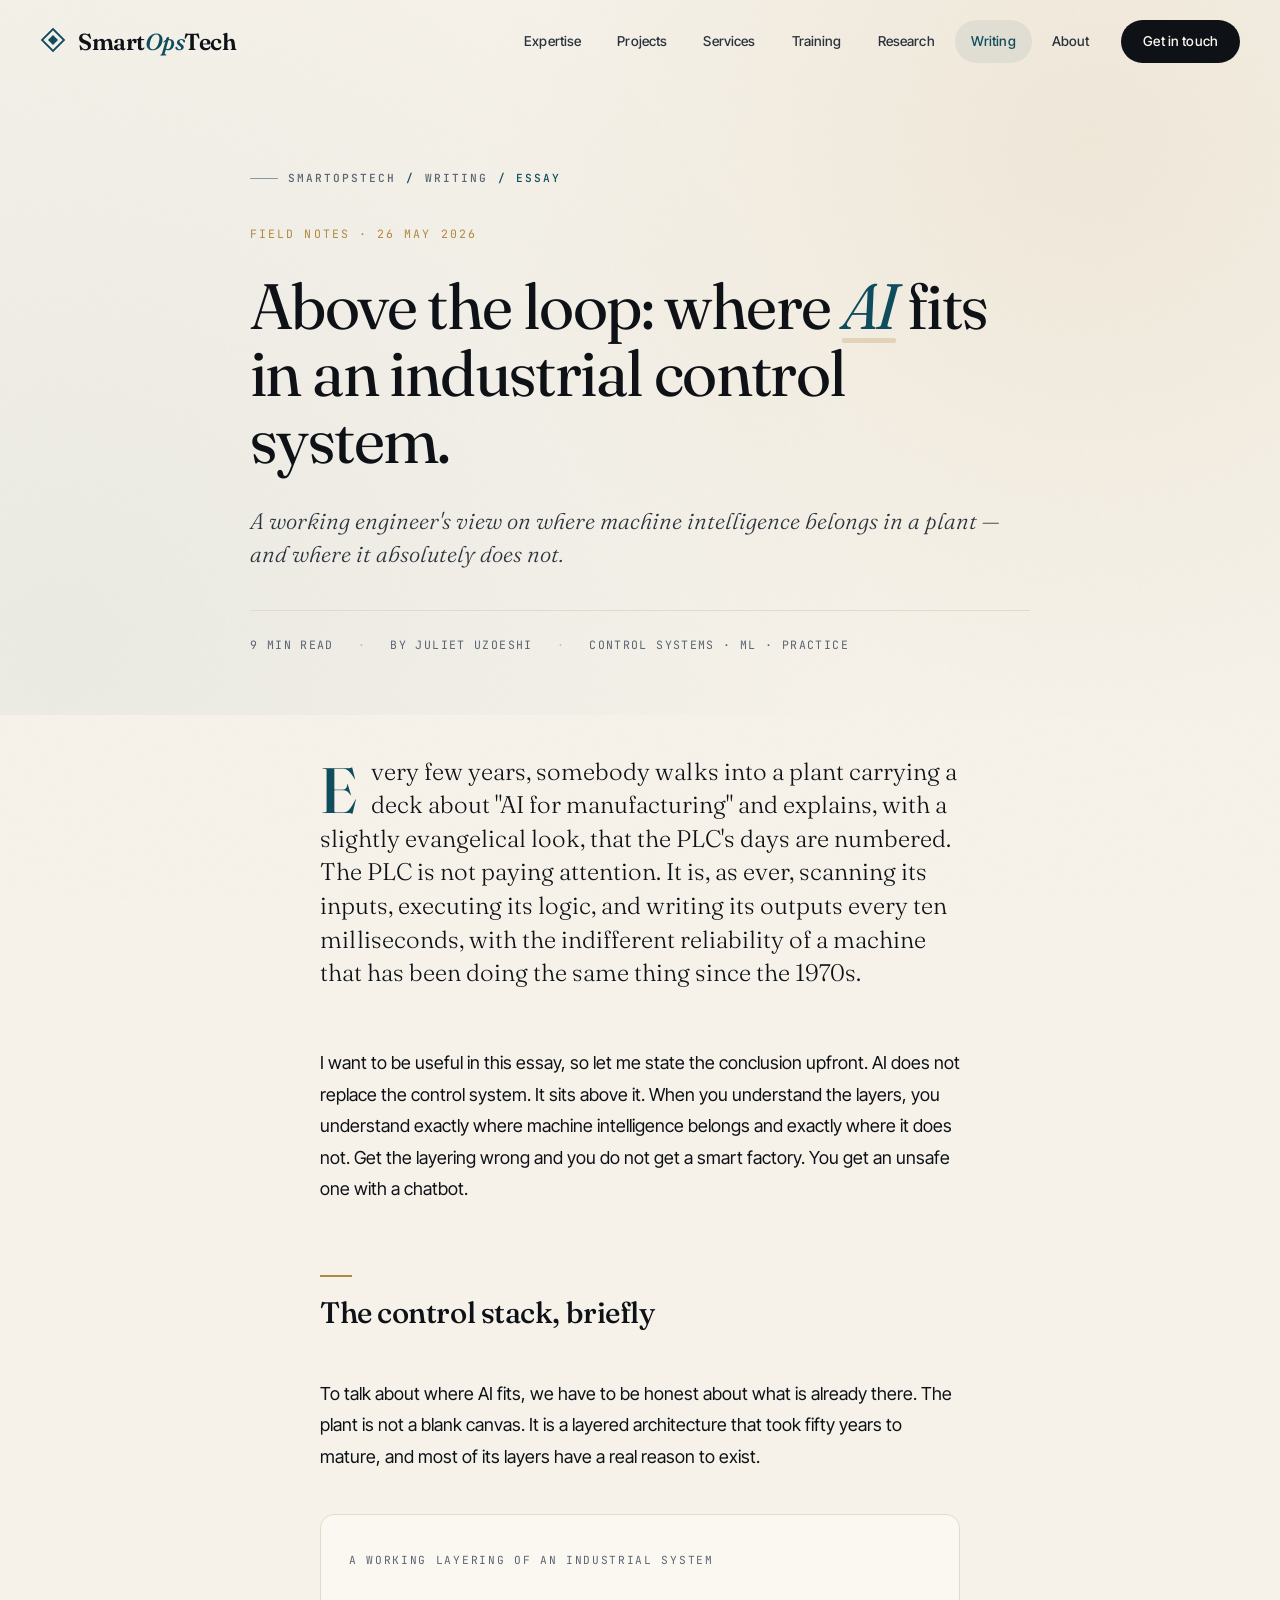
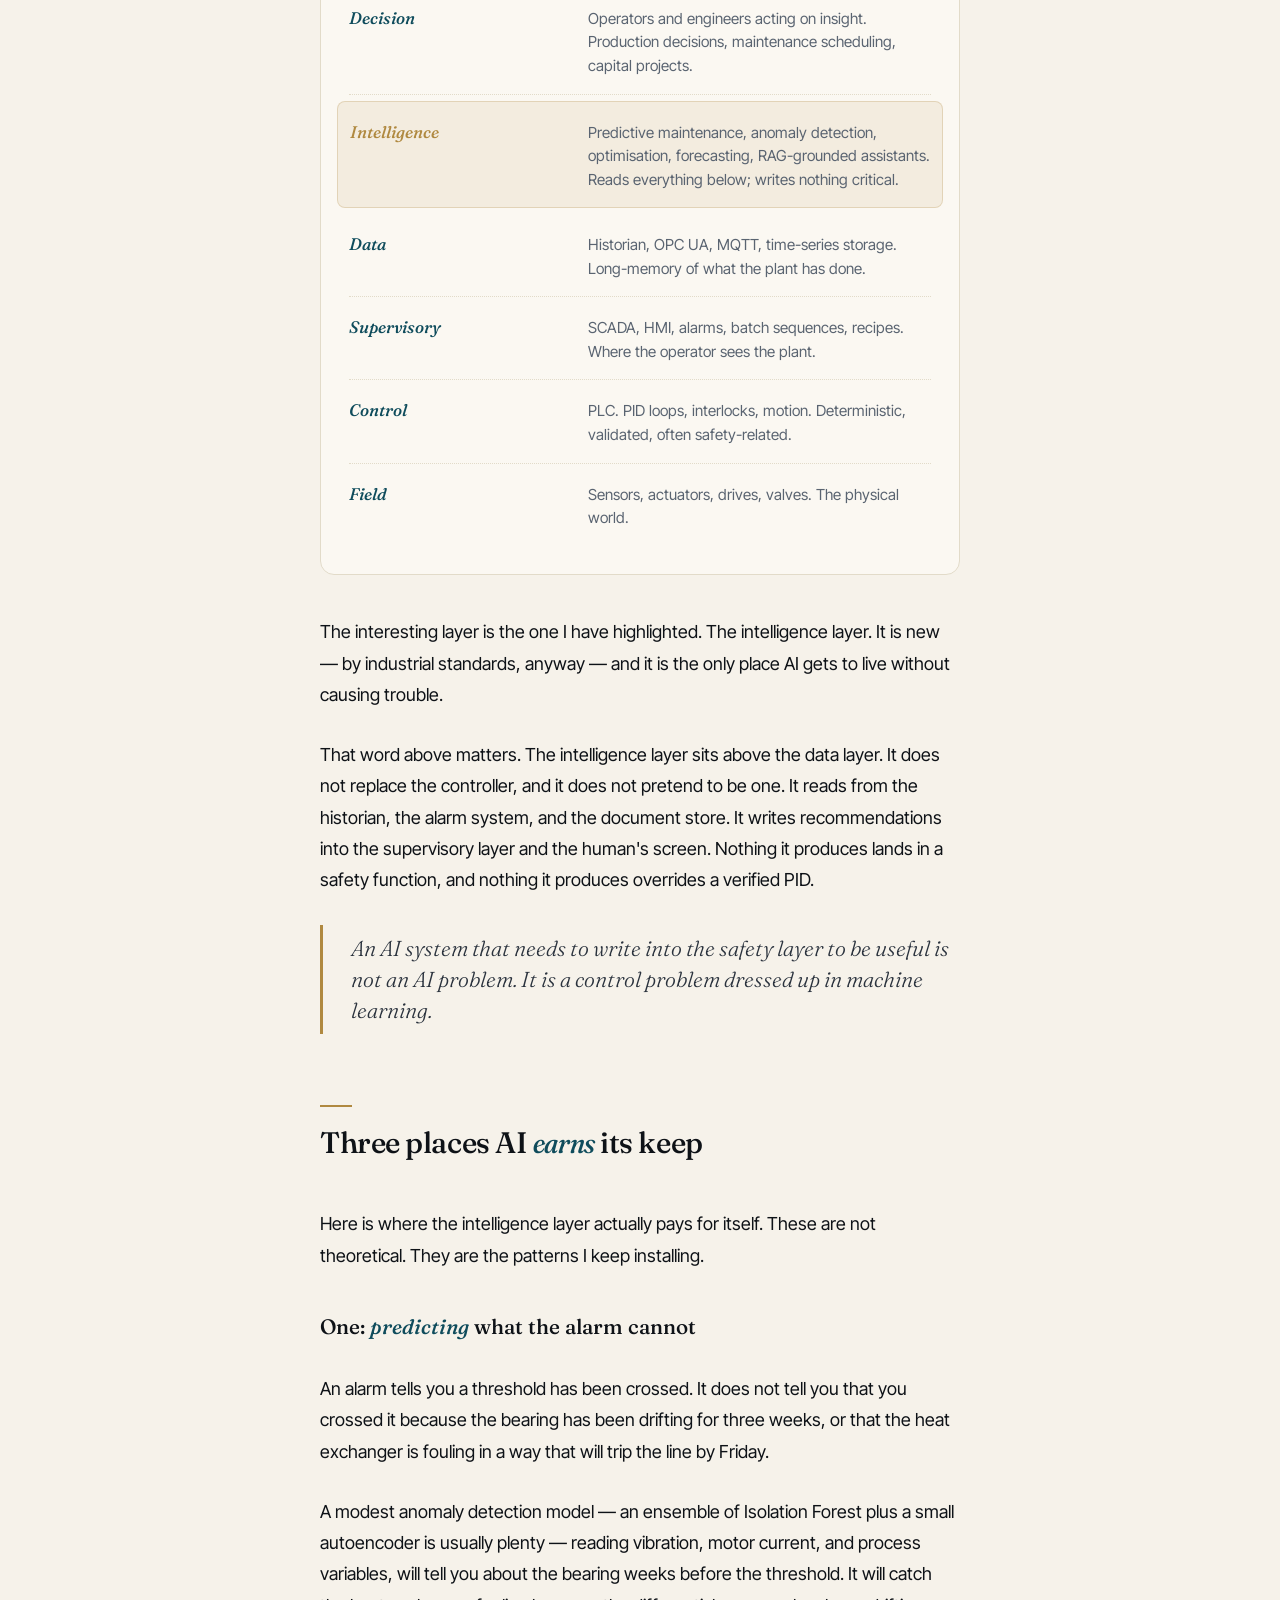
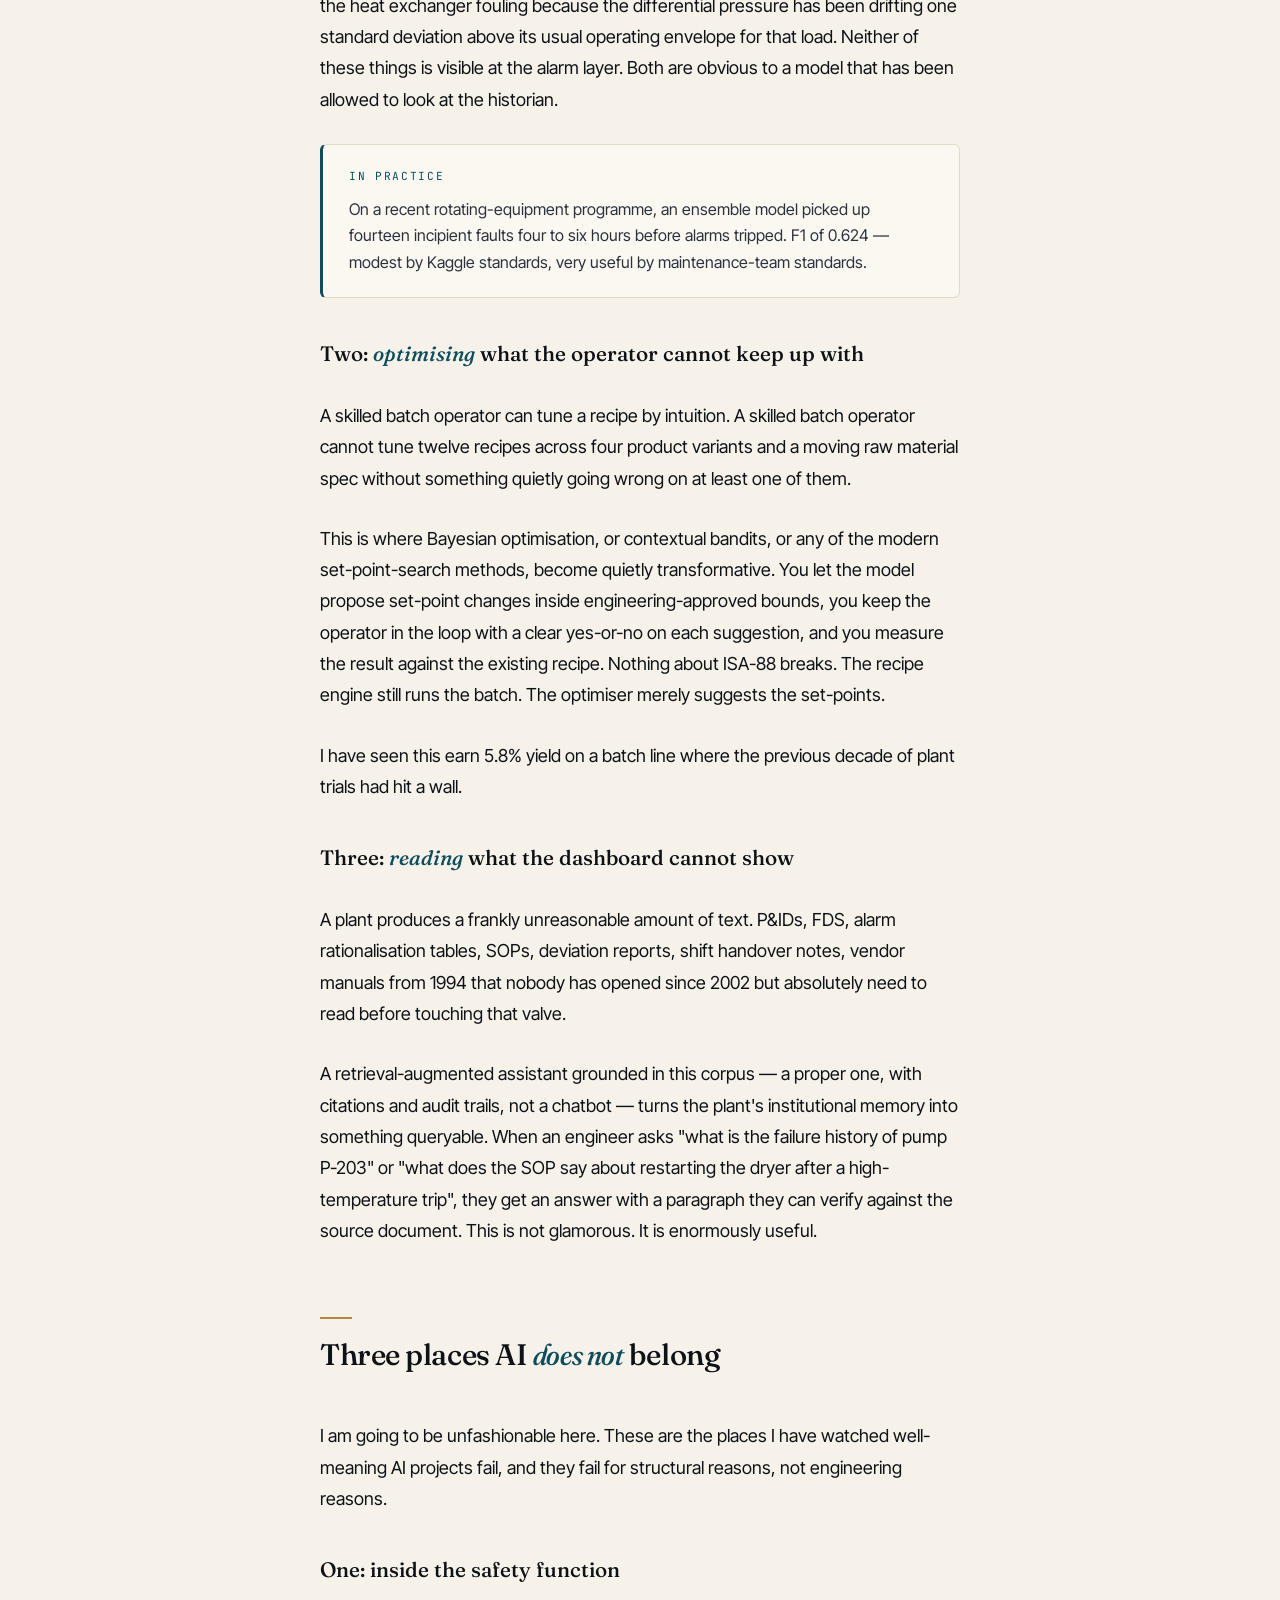
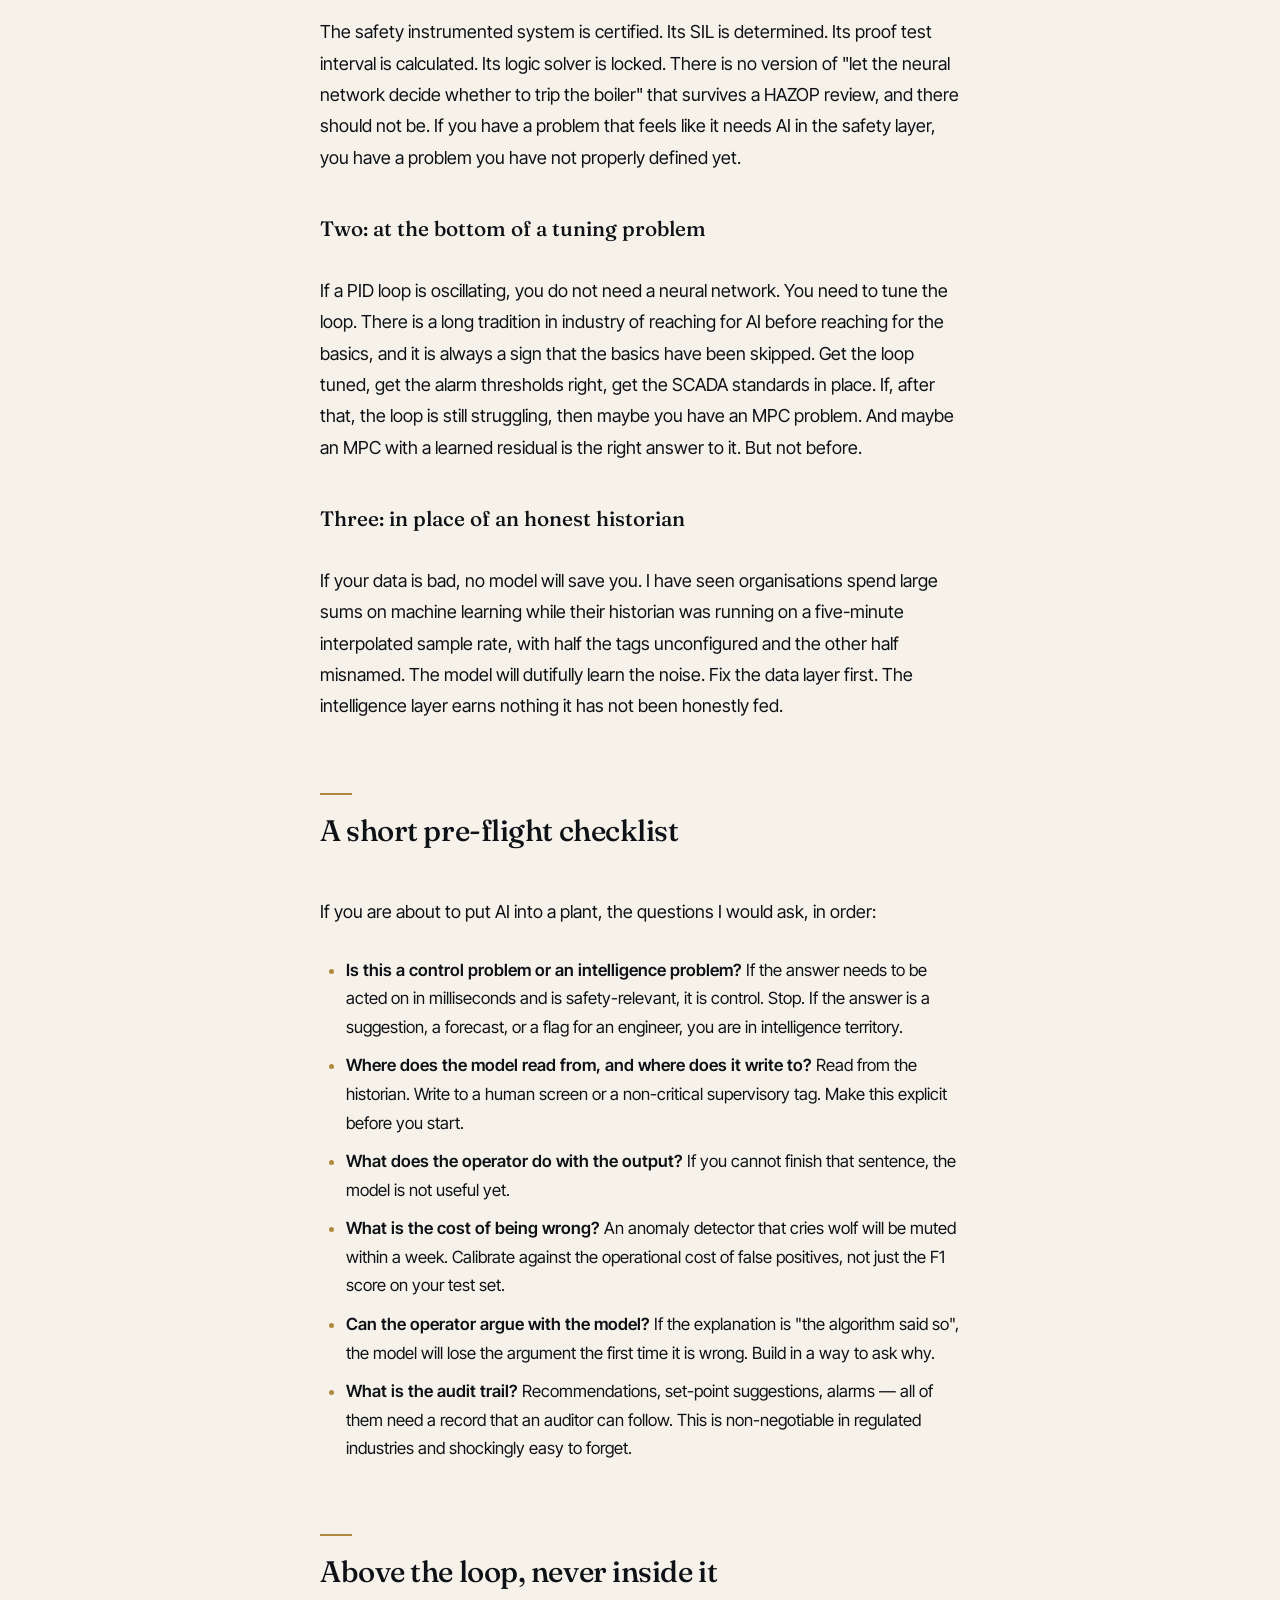
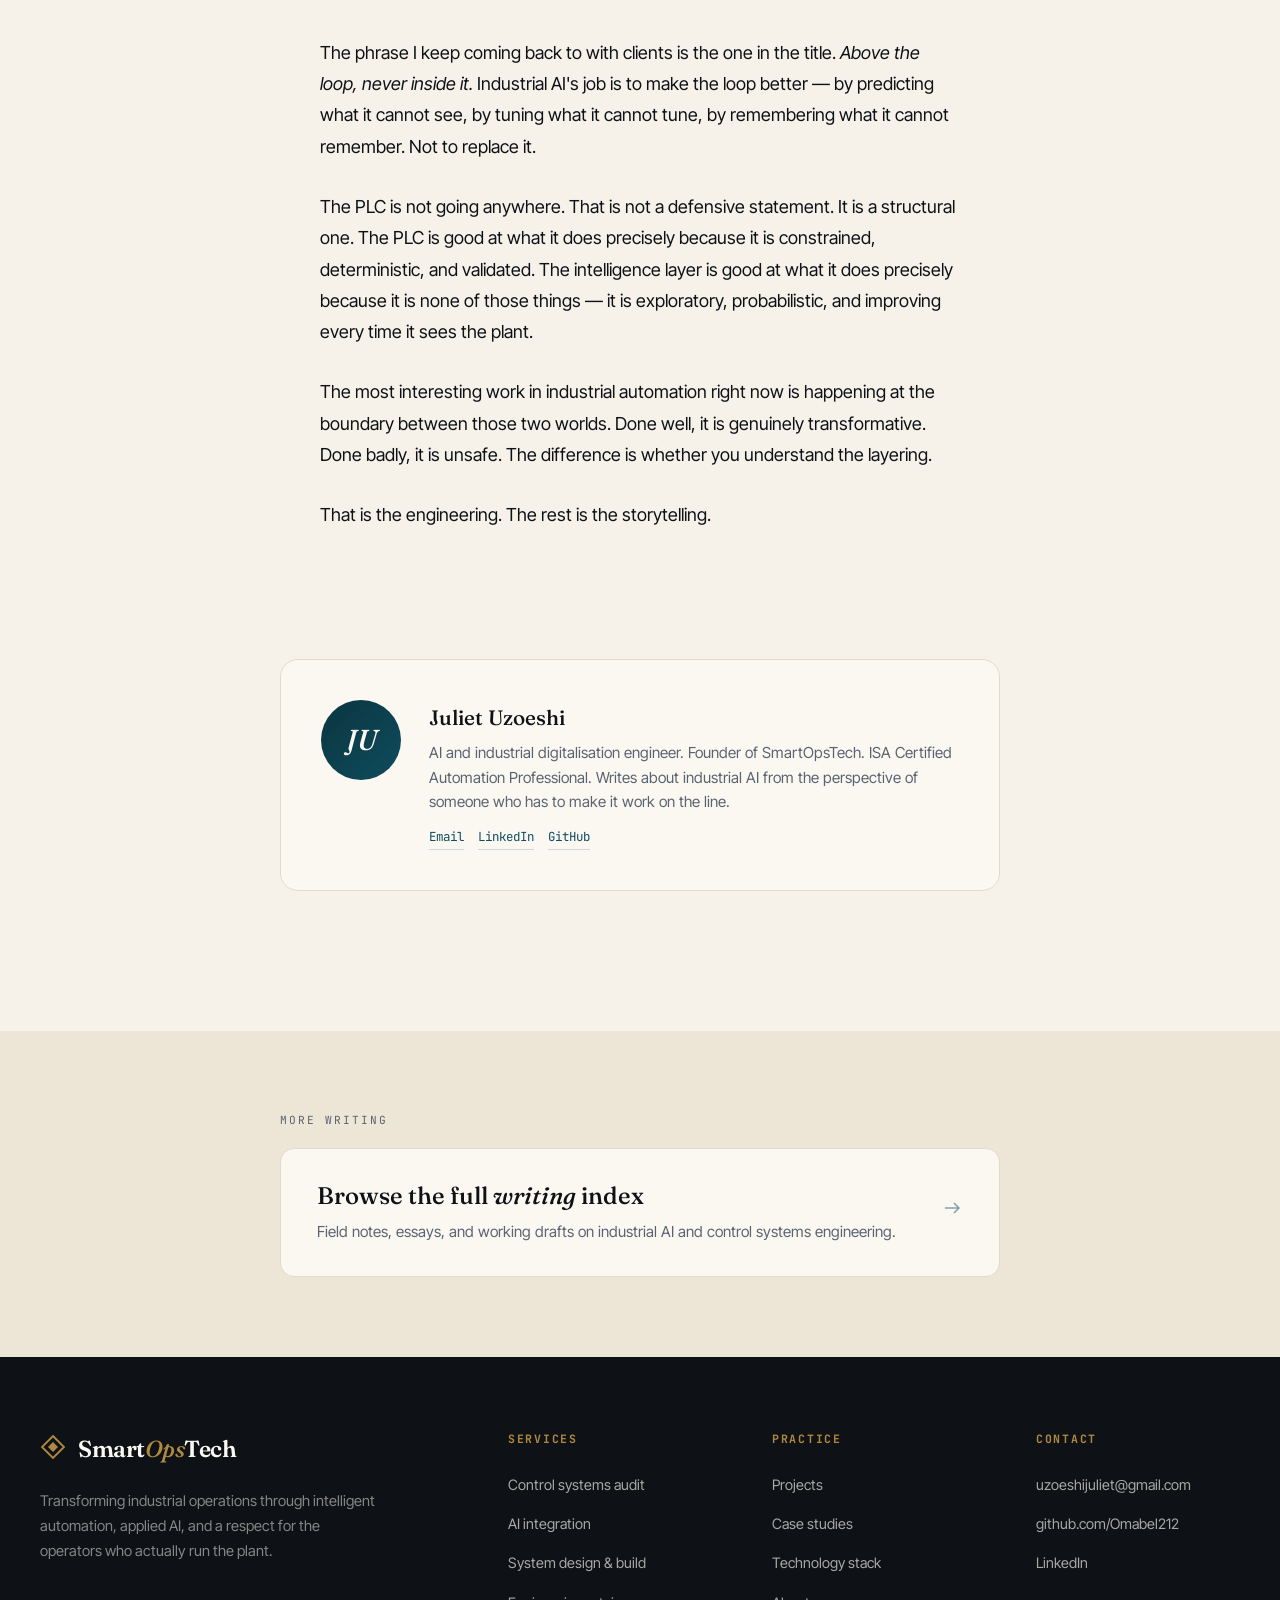
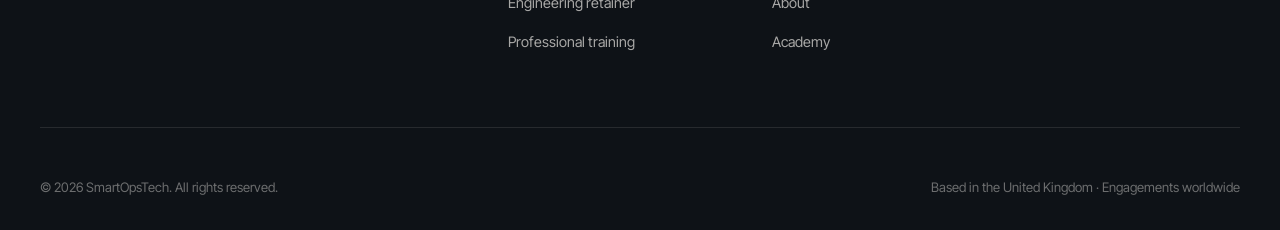
==== commit 05ef81f1: "Merge e747fa295c082731e9f4dbf216972b07310cee6f into ae8f0775c9b849e33fb42106c49efd5482bf84ba" ====
--- a/blog-ai-control-systems.html
+++ b/blog-ai-control-systems.html
@@ -5,6 +5,22 @@
     <meta name="viewport" content="width=device-width, initial-scale=1.0">
     <title>Above the loop: where AI fits in an industrial control system — SmartOpsTech</title>
     <meta name="description" content="A working engineer's view on where machine intelligence belongs in a plant — and where it absolutely does not. From the PID at the bottom of the stack to the recommendation engine sitting above it.">
+    <link rel="icon" href="assets/favicon.svg" type="image/svg+xml">
+    <link rel="icon" href="assets/favicon-32.png" sizes="32x32" type="image/png">
+    <link rel="apple-touch-icon" href="assets/apple-touch-icon.png">
+    <link rel="canonical" href="https://smartopstech.com/blog-ai-control-systems.html">
+    <meta property="og:type" content="article">
+    <meta property="og:site_name" content="SmartOpsTech">
+    <meta property="og:url" content="https://smartopstech.com/blog-ai-control-systems.html">
+    <meta property="og:title" content="Above the loop: where AI fits in an industrial control system — SmartOpsTech">
+    <meta property="og:description" content="A working engineer's view on where machine intelligence belongs in a plant — and where it absolutely does not. From the PID at the bottom of the stack to the recommendation engine sitting above it.">
+    <meta property="og:image" content="https://smartopstech.com/assets/og-image.png">
+    <meta property="og:image:width" content="1200">
+    <meta property="og:image:height" content="630">
+    <meta name="twitter:card" content="summary_large_image">
+    <meta name="twitter:title" content="Above the loop: where AI fits in an industrial control system — SmartOpsTech">
+    <meta name="twitter:description" content="A working engineer's view on where machine intelligence belongs in a plant — and where it absolutely does not. From the PID at the bottom of the stack to the recommendation engine sitting above it.">
+    <meta name="twitter:image" content="https://smartopstech.com/assets/og-image.png">
     <link rel="preconnect" href="https://fonts.googleapis.com">
     <link rel="preconnect" href="https://fonts.gstatic.com" crossorigin>
     <link href="https://fonts.googleapis.com/css2?family=Fraunces:opsz,wght@9..144,300;9..144,400;9..144,500;9..144,600;9..144,700&family=Inter+Tight:wght@300;400;500;600;700&family=JetBrains+Mono:wght@400;500&display=swap" rel="stylesheet">
@@ -357,10 +373,11 @@
         </a>
         <ul class="nav-links" id="navLinks">
             <li><a href="index.html#expertise">Expertise</a></li>
-            <li><a href="index.html#work">Work</a></li>
+            <li><a href="index.html#projects">Projects</a></li>
             <li><a href="index.html#services">Services</a></li>
-            <li><a href="training.html">Academy</a></li>
-            <li><a href="index.html#insights" class="active">Insights</a></li>
+            <li><a href="training.html">Training</a></li>
+            <li><a href="index.html#research">Research</a></li>
+            <li><a href="blog.html" class="active">Writing</a></li>
             <li><a href="index.html#about">About</a></li>
             <li><a href="index.html#contact" class="nav-cta">Get in touch</a></li>
         </ul>
@@ -572,12 +589,11 @@
         <div>
             <h4>Practice</h4>
             <ul class="footer-links">
+                <li><a href="index.html#projects">Projects</a></li>
                 <li><a href="index.html#results">Case studies</a></li>
-                <li><a href="index.html#projects">Projects</a></li>
-                <li><a href="index.html#expertise">Technology stack</a></li>
-                <li><a href="index.html#research">Research</a></li>
-                <li><a href="blog.html">Writing</a></li>
+                <li><a href="index.html#technologies">Technology stack</a></li>
                 <li><a href="index.html#about">About</a></li>
+                <li><a href="training.html">Academy</a></li>
             </ul>
         </div>
         <div>
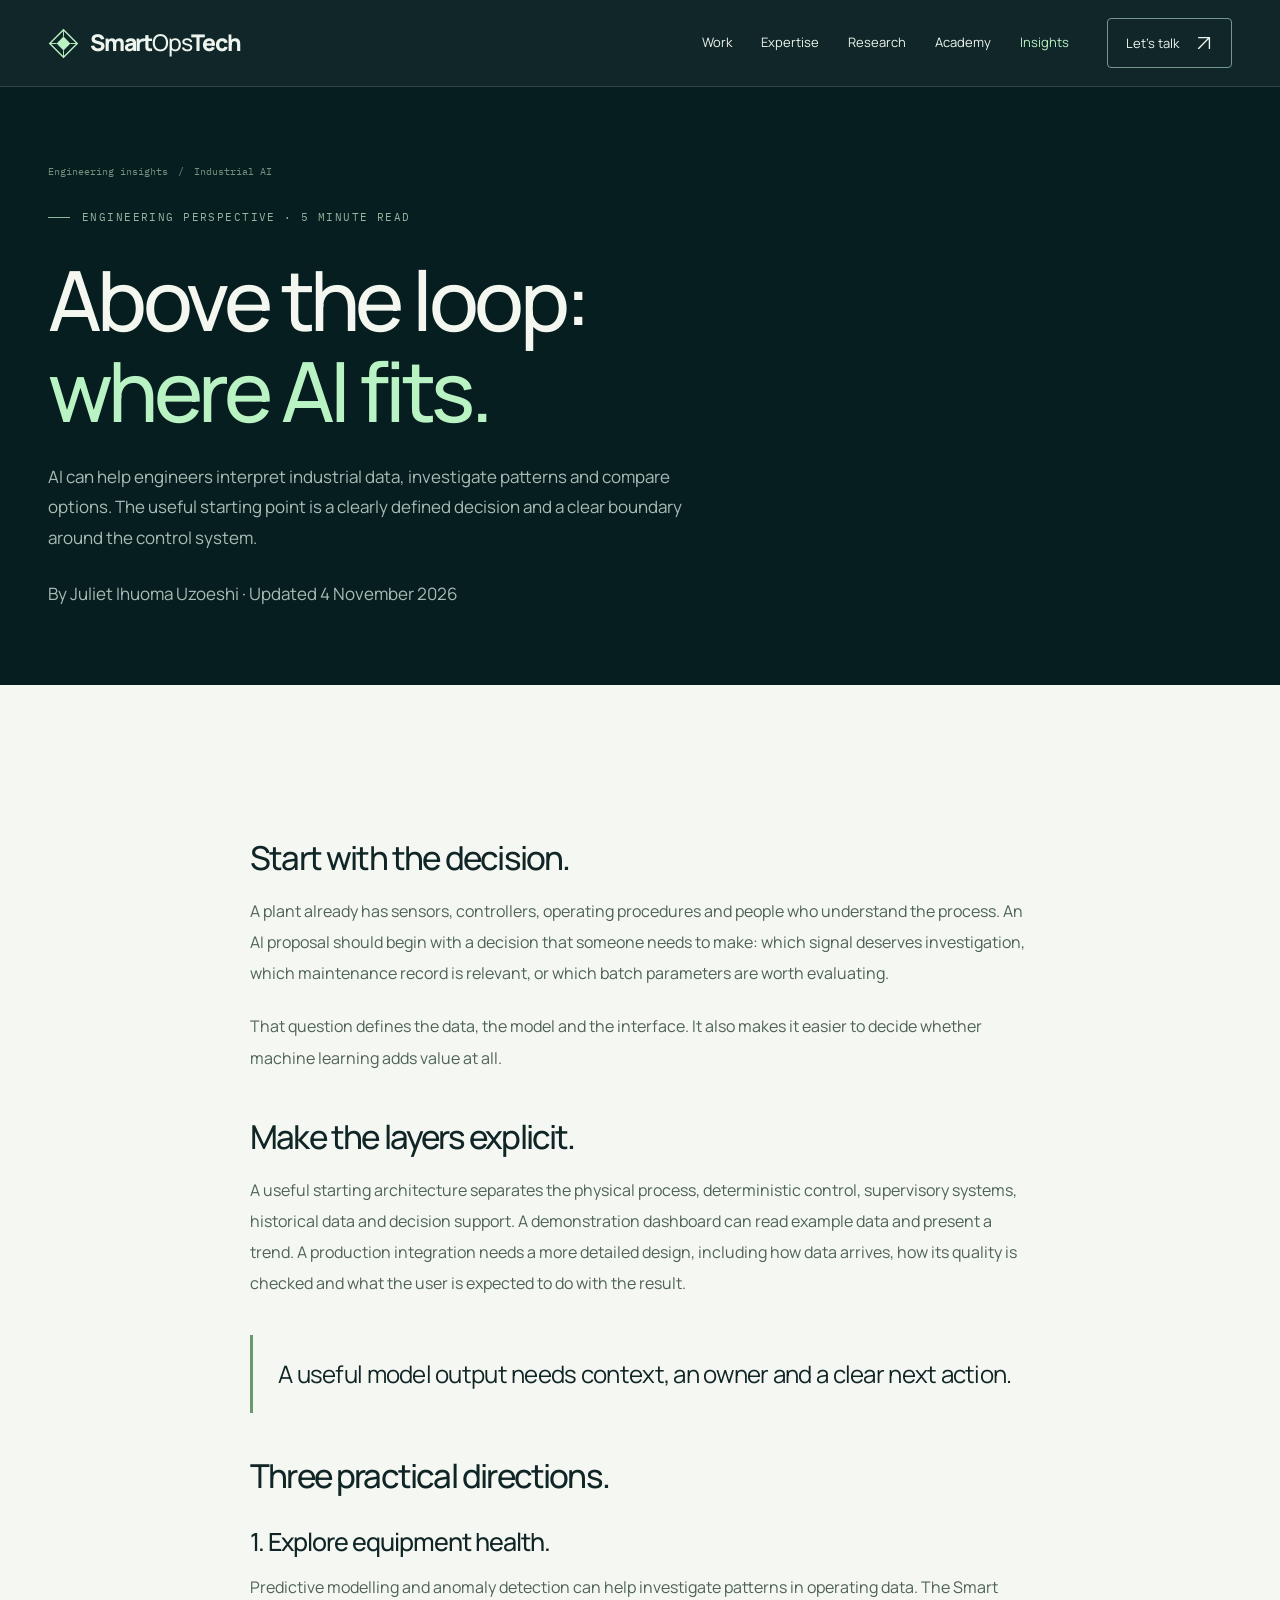
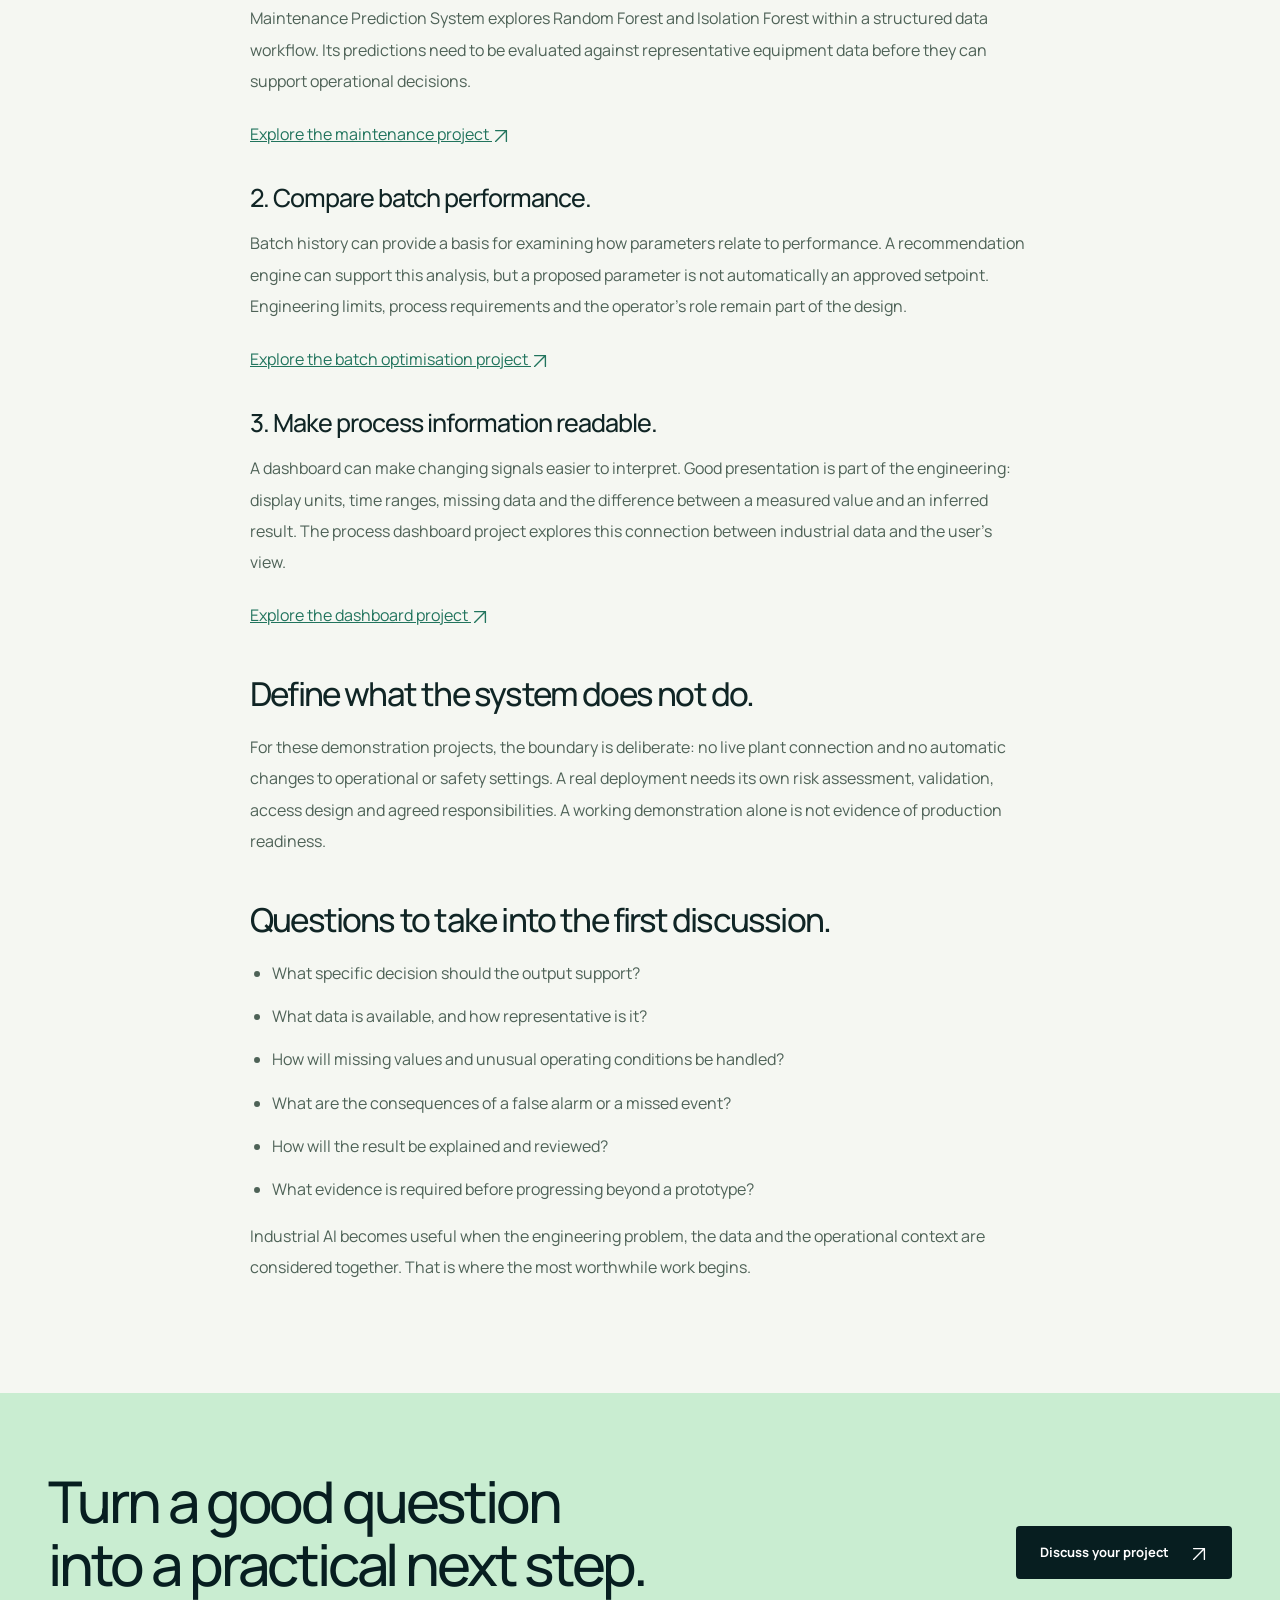
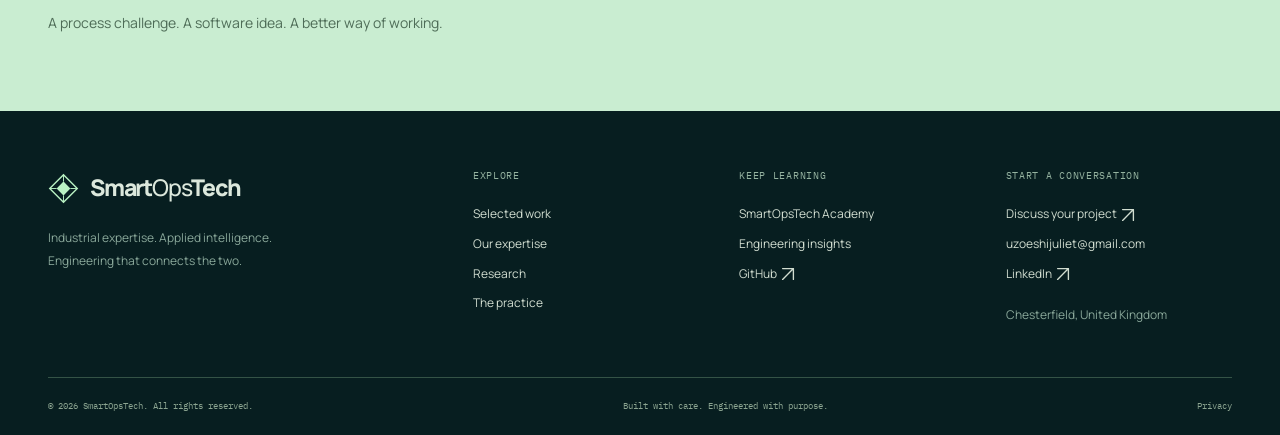
==== commit e13aabd0: "Redesign SmartOpsTech with project walkthroughs and interactive demonstrations" ====
--- a/blog-ai-control-systems.html
+++ b/blog-ai-control-systems.html
@@ -1,626 +1,2 @@
-<!DOCTYPE html>
-<html lang="en">
-<head>
-    <meta charset="UTF-8">
-    <meta name="viewport" content="width=device-width, initial-scale=1.0">
-    <title>Above the loop: where AI fits in an industrial control system — SmartOpsTech</title>
-    <meta name="description" content="A working engineer's view on where machine intelligence belongs in a plant — and where it absolutely does not. From the PID at the bottom of the stack to the recommendation engine sitting above it.">
-    <link rel="icon" href="assets/favicon.svg" type="image/svg+xml">
-    <link rel="icon" href="assets/favicon-32.png" sizes="32x32" type="image/png">
-    <link rel="apple-touch-icon" href="assets/apple-touch-icon.png">
-    <link rel="canonical" href="https://smartopstech.com/blog-ai-control-systems.html">
-    <meta property="og:type" content="article">
-    <meta property="og:site_name" content="SmartOpsTech">
-    <meta property="og:url" content="https://smartopstech.com/blog-ai-control-systems.html">
-    <meta property="og:title" content="Above the loop: where AI fits in an industrial control system — SmartOpsTech">
-    <meta property="og:description" content="A working engineer's view on where machine intelligence belongs in a plant — and where it absolutely does not. From the PID at the bottom of the stack to the recommendation engine sitting above it.">
-    <meta property="og:image" content="https://smartopstech.com/assets/og-image.png">
-    <meta property="og:image:width" content="1200">
-    <meta property="og:image:height" content="630">
-    <meta name="twitter:card" content="summary_large_image">
-    <meta name="twitter:title" content="Above the loop: where AI fits in an industrial control system — SmartOpsTech">
-    <meta name="twitter:description" content="A working engineer's view on where machine intelligence belongs in a plant — and where it absolutely does not. From the PID at the bottom of the stack to the recommendation engine sitting above it.">
-    <meta name="twitter:image" content="https://smartopstech.com/assets/og-image.png">
-    <link rel="preconnect" href="https://fonts.googleapis.com">
-    <link rel="preconnect" href="https://fonts.gstatic.com" crossorigin>
-    <link href="https://fonts.googleapis.com/css2?family=Fraunces:opsz,wght@9..144,300;9..144,400;9..144,500;9..144,600;9..144,700&family=Inter+Tight:wght@300;400;500;600;700&family=JetBrains+Mono:wght@400;500&display=swap" rel="stylesheet">
-    <link rel="stylesheet" href="styles.css">
-    <style>
-        body { line-height: 1.7; }
-
-        /* ─── ARTICLE HEADER ─── */
-        .article-header {
-            padding: 160px 40px 60px;
-            position: relative;
-            overflow: hidden;
-        }
-        .article-header::before {
-            content: ''; position: absolute; inset: 0; pointer-events: none;
-            background-image:
-                radial-gradient(circle at 85% 20%, rgba(176, 137, 64, 0.1) 0%, transparent 50%),
-                radial-gradient(circle at 5% 90%, rgba(15, 76, 92, 0.05) 0%, transparent 60%);
-        }
-        .article-inner { max-width: 780px; margin: 0 auto; position: relative; z-index: 2; }
-        .breadcrumb {
-            display: inline-flex; align-items: center; gap: 10px;
-            font-family: var(--font-mono); font-size: 0.7rem; font-weight: 500;
-            text-transform: uppercase; letter-spacing: 0.18em;
-            color: var(--teal); margin-bottom: 36px;
-        }
-        .breadcrumb a { color: var(--ink-mid); }
-        .breadcrumb a:hover { color: var(--teal); }
-        .breadcrumb-line { width: 28px; height: 1px; background: var(--teal); opacity: 0.5; }
-        .article-eyebrow {
-            font-family: var(--font-mono);
-            font-size: 0.72rem;
-            text-transform: uppercase;
-            letter-spacing: 0.18em;
-            color: var(--gold);
-            margin-bottom: 28px;
-        }
-        h1.article-title {
-            font-family: var(--font-display);
-            font-size: clamp(2.4rem, 5vw, 4rem);
-            font-weight: 400;
-            line-height: 1.05;
-            letter-spacing: -0.025em;
-            color: var(--ink);
-            margin-bottom: 32px;
-        }
-        h1.article-title em {
-            font-style: italic; color: var(--teal);
-            font-variation-settings: 'opsz' 144, 'SOFT' 50;
-            position: relative;
-        }
-        h1.article-title em::after {
-            content: ''; position: absolute;
-            left: 0; right: 0; bottom: 2px; height: 5px;
-            background: var(--gold); opacity: 0.25; border-radius: 2px;
-        }
-        .dek {
-            font-family: var(--font-display);
-            font-size: 1.4rem;
-            font-weight: 300;
-            line-height: 1.45;
-            color: var(--ink-soft);
-            font-style: italic;
-            margin-bottom: 40px;
-        }
-        .article-meta {
-            display: flex;
-            gap: 24px;
-            padding-top: 24px;
-            border-top: 1px solid var(--line);
-            font-family: var(--font-mono);
-            font-size: 0.72rem;
-            text-transform: uppercase;
-            letter-spacing: 0.12em;
-            color: var(--ink-mid);
-        }
-        .article-meta span:not(:last-child)::after {
-            content: '·'; margin-left: 24px; opacity: 0.5; color: var(--ink-light);
-        }
-
-        /* ─── ARTICLE BODY ─── */
-        .article-body {
-            max-width: 720px;
-            margin: 0 auto;
-            padding: 40px 40px 100px;
-        }
-        .article-body > p,
-        .article-body > h2,
-        .article-body > h3,
-        .article-body > ul,
-        .article-body > ol,
-        .article-body > blockquote,
-        .article-body > .callout {
-            margin-bottom: 1.6em;
-        }
-        .article-body p {
-            font-size: 1.12rem;
-            line-height: 1.75;
-            color: var(--ink);
-        }
-        .article-body p.lead {
-            font-family: var(--font-display);
-            font-size: 1.5rem;
-            font-weight: 300;
-            line-height: 1.4;
-            color: var(--ink);
-            margin-bottom: 2.4em;
-        }
-        .article-body p.lead::first-letter {
-            font-family: var(--font-display);
-            font-weight: 500;
-            font-size: 4rem;
-            float: left;
-            line-height: 0.85;
-            padding-right: 14px;
-            padding-top: 8px;
-            color: var(--teal);
-            font-variation-settings: 'opsz' 144;
-        }
-        .article-body h2 {
-            font-family: var(--font-display);
-            font-size: 1.85rem;
-            font-weight: 500;
-            line-height: 1.2;
-            letter-spacing: -0.015em;
-            color: var(--ink);
-            margin-top: 2.4em;
-        }
-        .article-body h2::before {
-            content: '';
-            display: block;
-            width: 32px; height: 2px;
-            background: var(--gold);
-            margin-bottom: 18px;
-        }
-        .article-body h2 em { font-style: italic; color: var(--teal); font-variation-settings: 'opsz' 96, 'SOFT' 50; }
-        .article-body h3 {
-            font-family: var(--font-display);
-            font-size: 1.3rem;
-            font-weight: 500;
-            line-height: 1.3;
-            color: var(--ink);
-            margin-top: 2em;
-        }
-        .article-body h3 em { font-style: italic; color: var(--teal); }
-
-        .article-body ul, .article-body ol {
-            padding-left: 1.6em;
-        }
-        .article-body li {
-            font-size: 1.05rem;
-            line-height: 1.7;
-            color: var(--ink);
-            margin-bottom: 0.6em;
-        }
-        .article-body li::marker { color: var(--gold); font-weight: 500; }
-
-        .article-body blockquote {
-            margin-left: 0; padding: 8px 0 8px 28px;
-            border-left: 3px solid var(--gold);
-            font-family: var(--font-display);
-            font-size: 1.35rem;
-            font-weight: 300;
-            font-style: italic;
-            line-height: 1.45;
-            color: var(--ink-soft);
-        }
-
-        .article-body strong { font-weight: 600; color: var(--ink); }
-        .article-body em { font-style: italic; }
-        .article-body code {
-            font-family: var(--font-mono);
-            font-size: 0.92em;
-            background: var(--paper-deep);
-            padding: 2px 7px;
-            border-radius: 4px;
-            color: var(--ink-soft);
-        }
-
-        .callout {
-            background: var(--paper-ivory);
-            border: 1px solid var(--line);
-            border-left: 3px solid var(--teal);
-            border-radius: 6px;
-            padding: 22px 26px;
-        }
-        .callout .label {
-            font-family: var(--font-mono);
-            font-size: 0.7rem;
-            text-transform: uppercase;
-            letter-spacing: 0.15em;
-            color: var(--teal);
-            margin-bottom: 10px;
-            display: block;
-        }
-        .callout p { font-size: 1rem; line-height: 1.65; color: var(--ink-soft); }
-
-        /* Stack diagram */
-        .stack-figure {
-            margin: 2.6em 0;
-            padding: 36px 28px 28px;
-            background: var(--paper-ivory);
-            border: 1px solid var(--line);
-            border-radius: 14px;
-        }
-        .stack-row {
-            display: grid;
-            grid-template-columns: 1fr 1.6fr;
-            gap: 24px;
-            padding: 16px 0;
-            border-bottom: 1px dotted var(--line);
-            align-items: baseline;
-        }
-        .stack-row:last-child { border-bottom: 0; }
-        .stack-row.intelligence {
-            background: var(--gold-soft);
-            margin: 6px -12px;
-            padding: 16px 12px;
-            border-radius: 8px;
-            border: 1px solid rgba(176, 137, 64, 0.25);
-        }
-        .stack-row.intelligence .stack-name { color: var(--gold); }
-        .stack-name {
-            font-family: var(--font-display);
-            font-size: 1.05rem;
-            font-weight: 500;
-            font-style: italic;
-            color: var(--teal);
-        }
-        .stack-desc {
-            font-size: 0.95rem;
-            color: var(--ink-mid);
-            line-height: 1.55;
-        }
-        .stack-caption {
-            font-family: var(--font-mono);
-            font-size: 0.7rem;
-            text-transform: uppercase;
-            letter-spacing: 0.15em;
-            color: var(--ink-mid);
-            margin-bottom: 18px;
-        }
-
-        /* ─── AUTHOR ─── */
-        .author {
-            max-width: 720px;
-            margin: 0 auto;
-            padding: 40px;
-            background: var(--paper-ivory);
-            border: 1px solid var(--line);
-            border-radius: 18px;
-            display: grid;
-            grid-template-columns: 80px 1fr;
-            gap: 28px;
-            align-items: start;
-        }
-        .author-avatar {
-            width: 80px; height: 80px;
-            border-radius: 50%;
-            background: linear-gradient(135deg, var(--teal-deep), var(--teal));
-            display: grid; place-items: center;
-            color: var(--paper-ivory);
-            font-family: var(--font-display);
-            font-size: 1.8rem;
-            font-style: italic;
-            font-weight: 500;
-        }
-        .author h4 {
-            font-family: var(--font-display);
-            font-size: 1.3rem;
-            font-weight: 500;
-            margin-bottom: 6px;
-        }
-        .author p { font-size: 0.95rem; color: var(--ink-mid); line-height: 1.6; margin-bottom: 12px; }
-        .author-links { display: flex; gap: 14px; font-family: var(--font-mono); font-size: 0.78rem; }
-        .author-links a { color: var(--teal); border-bottom: 1px solid var(--teal-line); padding-bottom: 1px; transition: all 0.2s var(--ease); }
-        .author-links a:hover { border-color: var(--teal); }
-
-        /* ─── NEXT READ ─── */
-        .next-read {
-            padding: 80px 40px;
-            background: var(--paper-deep);
-            margin-top: 60px;
-        }
-        .next-read-inner { max-width: 720px; margin: 0 auto; }
-        .next-eyebrow {
-            font-family: var(--font-mono);
-            font-size: 0.7rem;
-            text-transform: uppercase;
-            letter-spacing: 0.18em;
-            color: var(--ink-mid);
-            margin-bottom: 18px;
-        }
-        .next-card {
-            display: grid;
-            grid-template-columns: 1fr auto;
-            gap: 32px;
-            align-items: center;
-            padding: 32px 36px;
-            background: var(--paper-ivory);
-            border: 1px solid var(--line);
-            border-radius: 14px;
-            transition: transform 0.3s var(--ease), box-shadow 0.3s var(--ease);
-        }
-        .next-card:hover { transform: translateY(-2px); box-shadow: 0 18px 40px -28px rgba(15, 30, 40, 0.4); }
-        .next-card h3 {
-            font-family: var(--font-display);
-            font-size: 1.5rem;
-            font-weight: 500;
-            line-height: 1.25;
-            color: var(--ink);
-            margin-bottom: 8px;
-        }
-        .next-card p { font-size: 0.95rem; color: var(--ink-mid); }
-        .next-arrow { color: var(--teal); opacity: 0.5; transition: all 0.3s var(--ease); }
-        .next-card:hover .next-arrow { opacity: 1; transform: translateX(4px); }
-
-        /* ─── FOOTER ─── */
-
-        @media (max-width: 1024px) {
-            .article-header { padding: 130px 24px 40px; }
-            .article-body { padding: 32px 24px 80px; }
-            .article-body p.lead { font-size: 1.25rem; }
-            .article-body p.lead::first-letter { font-size: 3.2rem; }
-            .next-read { padding: 60px 24px; }
-            .next-card { grid-template-columns: 1fr; gap: 16px; padding: 28px; }
-            .next-arrow { justify-self: end; }
-            .stack-row { grid-template-columns: 1fr; gap: 6px; padding: 12px 0; }
-            .author { grid-template-columns: 1fr; padding: 28px; gap: 18px; }
-        }
-        @media (max-width: 680px) {
-            .article-meta { flex-wrap: wrap; gap: 14px; }
-            .article-meta span:not(:last-child)::after { display: none; }
-        }
-    </style>
-</head>
-<body>
-
-<!-- ─── NAV ─── -->
-<nav class="nav" id="nav">
-    <div class="nav-inner">
-        <a href="index.html#home" class="logo">
-            <span class="logo-mark">
-                <svg viewBox="0 0 26 26" fill="none">
-                    <path d="M13 2 L24 13 L13 24 L2 13 Z" stroke="#0F4C5C" stroke-width="1.8" fill="none"/>
-                    <path d="M13 8 L18 13 L13 18 L8 13 Z" fill="#0F4C5C"/>
-                </svg>
-            </span>
-            <span>Smart<em>Ops</em>Tech</span>
-        </a>
-        <ul class="nav-links" id="navLinks">
-            <li><a href="index.html#expertise">Expertise</a></li>
-            <li><a href="index.html#projects">Projects</a></li>
-            <li><a href="index.html#services">Services</a></li>
-            <li><a href="training.html">Training</a></li>
-            <li><a href="index.html#research">Research</a></li>
-            <li><a href="blog.html" class="active">Writing</a></li>
-            <li><a href="index.html#about">About</a></li>
-            <li><a href="index.html#contact" class="nav-cta">Get in touch</a></li>
-        </ul>
-        <button class="nav-toggle" id="navToggle" aria-label="Toggle menu">
-            <svg width="22" height="22" viewBox="0 0 22 22" fill="none" stroke="currentColor" stroke-width="2">
-                <line x1="3" y1="6" x2="19" y2="6"/>
-                <line x1="3" y1="11" x2="19" y2="11"/>
-                <line x1="3" y1="16" x2="19" y2="16"/>
-            </svg>
-        </button>
-    </div>
-</nav>
-
-<!-- ─── ARTICLE HEADER ─── -->
-<header class="article-header">
-    <div class="article-inner">
-        <div class="breadcrumb">
-            <span class="breadcrumb-line"></span>
-            <a href="index.html">SmartOpsTech</a>
-            <span>/</span>
-            <a href="blog.html">Writing</a>
-            <span>/ Essay</span>
-        </div>
-        <div class="article-eyebrow">Field notes · 26 May 2026</div>
-        <h1 class="article-title">Above the loop: where <em>AI</em> fits in an industrial control system.</h1>
-        <p class="dek">A working engineer's view on where machine intelligence belongs in a plant — and where it absolutely does not.</p>
-        <div class="article-meta">
-            <span>9 min read</span>
-            <span>By Juliet Uzoeshi</span>
-            <span>Control systems · ML · Practice</span>
-        </div>
-    </div>
-</header>
-
-<!-- ─── ARTICLE BODY ─── -->
-<article class="article-body">
-
-<p class="lead">Every few years, somebody walks into a plant carrying a deck about "AI for manufacturing" and explains, with a slightly evangelical look, that the PLC's days are numbered. The PLC is not paying attention. It is, as ever, scanning its inputs, executing its logic, and writing its outputs every ten milliseconds, with the indifferent reliability of a machine that has been doing the same thing since the 1970s.</p>
-
-<p>I want to be useful in this essay, so let me state the conclusion upfront. AI does not replace the control system. It sits above it. When you understand the layers, you understand exactly where machine intelligence belongs and exactly where it does not. Get the layering wrong and you do not get a smart factory. You get an unsafe one with a chatbot.</p>
-
-<h2>The control stack, briefly</h2>
-
-<p>To talk about where AI fits, we have to be honest about what is already there. The plant is not a blank canvas. It is a layered architecture that took fifty years to mature, and most of its layers have a real reason to exist.</p>
-
-<div class="stack-figure">
-    <div class="stack-caption">A working layering of an industrial system</div>
-    <div class="stack-row">
-        <div class="stack-name">Decision</div>
-        <div class="stack-desc">Operators and engineers acting on insight. Production decisions, maintenance scheduling, capital projects.</div>
-    </div>
-    <div class="stack-row intelligence">
-        <div class="stack-name">Intelligence</div>
-        <div class="stack-desc">Predictive maintenance, anomaly detection, optimisation, forecasting, RAG-grounded assistants. Reads everything below; writes nothing critical.</div>
-    </div>
-    <div class="stack-row">
-        <div class="stack-name">Data</div>
-        <div class="stack-desc">Historian, OPC UA, MQTT, time-series storage. Long-memory of what the plant has done.</div>
-    </div>
-    <div class="stack-row">
-        <div class="stack-name">Supervisory</div>
-        <div class="stack-desc">SCADA, HMI, alarms, batch sequences, recipes. Where the operator sees the plant.</div>
-    </div>
-    <div class="stack-row">
-        <div class="stack-name">Control</div>
-        <div class="stack-desc">PLC. PID loops, interlocks, motion. Deterministic, validated, often safety-related.</div>
-    </div>
-    <div class="stack-row">
-        <div class="stack-name">Field</div>
-        <div class="stack-desc">Sensors, actuators, drives, valves. The physical world.</div>
-    </div>
-</div>
-
-<p>The interesting layer is the one I have highlighted. The intelligence layer. It is new — by industrial standards, anyway — and it is the only place AI gets to live without causing trouble.</p>
-
-<p>That word above matters. The intelligence layer sits above the data layer. It does not replace the controller, and it does not pretend to be one. It reads from the historian, the alarm system, and the document store. It writes recommendations into the supervisory layer and the human's screen. Nothing it produces lands in a safety function, and nothing it produces overrides a verified PID.</p>
-
-<blockquote>An AI system that needs to write into the safety layer to be useful is not an AI problem. It is a control problem dressed up in machine learning.</blockquote>
-
-<h2>Three places AI <em>earns</em> its keep</h2>
-
-<p>Here is where the intelligence layer actually pays for itself. These are not theoretical. They are the patterns I keep installing.</p>
-
-<h3>One: <em>predicting</em> what the alarm cannot</h3>
-
-<p>An alarm tells you a threshold has been crossed. It does not tell you that you crossed it because the bearing has been drifting for three weeks, or that the heat exchanger is fouling in a way that will trip the line by Friday.</p>
-
-<p>A modest anomaly detection model — an ensemble of Isolation Forest plus a small autoencoder is usually plenty — reading vibration, motor current, and process variables, will tell you about the bearing weeks before the threshold. It will catch the heat exchanger fouling because the differential pressure has been drifting one standard deviation above its usual operating envelope for that load. Neither of these things is visible at the alarm layer. Both are obvious to a model that has been allowed to look at the historian.</p>
-
-<div class="callout">
-    <span class="label">In practice</span>
-    <p>On a recent rotating-equipment programme, an ensemble model picked up fourteen incipient faults four to six hours before alarms tripped. F1 of 0.624 — modest by Kaggle standards, very useful by maintenance-team standards.</p>
-</div>
-
-<h3>Two: <em>optimising</em> what the operator cannot keep up with</h3>
-
-<p>A skilled batch operator can tune a recipe by intuition. A skilled batch operator cannot tune twelve recipes across four product variants and a moving raw material spec without something quietly going wrong on at least one of them.</p>
-
-<p>This is where Bayesian optimisation, or contextual bandits, or any of the modern set-point-search methods, become quietly transformative. You let the model propose set-point changes inside engineering-approved bounds, you keep the operator in the loop with a clear yes-or-no on each suggestion, and you measure the result against the existing recipe. Nothing about ISA-88 breaks. The recipe engine still runs the batch. The optimiser merely suggests the set-points.</p>
-
-<p>I have seen this earn 5.8% yield on a batch line where the previous decade of plant trials had hit a wall.</p>
-
-<h3>Three: <em>reading</em> what the dashboard cannot show</h3>
-
-<p>A plant produces a frankly unreasonable amount of text. P&amp;IDs, FDS, alarm rationalisation tables, SOPs, deviation reports, shift handover notes, vendor manuals from 1994 that nobody has opened since 2002 but absolutely need to read before touching that valve.</p>
-
-<p>A retrieval-augmented assistant grounded in this corpus — a proper one, with citations and audit trails, not a chatbot — turns the plant's institutional memory into something queryable. When an engineer asks "what is the failure history of pump P-203" or "what does the SOP say about restarting the dryer after a high-temperature trip", they get an answer with a paragraph they can verify against the source document. This is not glamorous. It is enormously useful.</p>
-
-<h2>Three places AI <em>does not</em> belong</h2>
-
-<p>I am going to be unfashionable here. These are the places I have watched well-meaning AI projects fail, and they fail for structural reasons, not engineering reasons.</p>
-
-<h3>One: inside the safety function</h3>
-
-<p>The safety instrumented system is certified. Its SIL is determined. Its proof test interval is calculated. Its logic solver is locked. There is no version of "let the neural network decide whether to trip the boiler" that survives a HAZOP review, and there should not be. If you have a problem that feels like it needs AI in the safety layer, you have a problem you have not properly defined yet.</p>
-
-<h3>Two: at the bottom of a tuning problem</h3>
-
-<p>If a PID loop is oscillating, you do not need a neural network. You need to tune the loop. There is a long tradition in industry of reaching for AI before reaching for the basics, and it is always a sign that the basics have been skipped. Get the loop tuned, get the alarm thresholds right, get the SCADA standards in place. If, after that, the loop is still struggling, then maybe you have an MPC problem. And maybe an MPC with a learned residual is the right answer to it. But not before.</p>
-
-<h3>Three: in place of an honest historian</h3>
-
-<p>If your data is bad, no model will save you. I have seen organisations spend large sums on machine learning while their historian was running on a five-minute interpolated sample rate, with half the tags unconfigured and the other half misnamed. The model will dutifully learn the noise. Fix the data layer first. The intelligence layer earns nothing it has not been honestly fed.</p>
-
-<h2>A short pre-flight checklist</h2>
-
-<p>If you are about to put AI into a plant, the questions I would ask, in order:</p>
-
-<ul>
-    <li><strong>Is this a control problem or an intelligence problem?</strong> If the answer needs to be acted on in milliseconds and is safety-relevant, it is control. Stop. If the answer is a suggestion, a forecast, or a flag for an engineer, you are in intelligence territory.</li>
-    <li><strong>Where does the model read from, and where does it write to?</strong> Read from the historian. Write to a human screen or a non-critical supervisory tag. Make this explicit before you start.</li>
-    <li><strong>What does the operator do with the output?</strong> If you cannot finish that sentence, the model is not useful yet.</li>
-    <li><strong>What is the cost of being wrong?</strong> An anomaly detector that cries wolf will be muted within a week. Calibrate against the operational cost of false positives, not just the F1 score on your test set.</li>
-    <li><strong>Can the operator argue with the model?</strong> If the explanation is "the algorithm said so", the model will lose the argument the first time it is wrong. Build in a way to ask why.</li>
-    <li><strong>What is the audit trail?</strong> Recommendations, set-point suggestions, alarms — all of them need a record that an auditor can follow. This is non-negotiable in regulated industries and shockingly easy to forget.</li>
-</ul>
-
-<h2>Above the loop, never inside it</h2>
-
-<p>The phrase I keep coming back to with clients is the one in the title. <em>Above the loop, never inside it.</em> Industrial AI's job is to make the loop better — by predicting what it cannot see, by tuning what it cannot tune, by remembering what it cannot remember. Not to replace it.</p>
-
-<p>The PLC is not going anywhere. That is not a defensive statement. It is a structural one. The PLC is good at what it does precisely because it is constrained, deterministic, and validated. The intelligence layer is good at what it does precisely because it is none of those things — it is exploratory, probabilistic, and improving every time it sees the plant.</p>
-
-<p>The most interesting work in industrial automation right now is happening at the boundary between those two worlds. Done well, it is genuinely transformative. Done badly, it is unsafe. The difference is whether you understand the layering.</p>
-
-<p>That is the engineering. The rest is the storytelling.</p>
-
-</article>
-
-<!-- ─── AUTHOR ─── -->
-<section style="padding: 0 40px 80px;">
-    <div class="author">
-        <div class="author-avatar">JU</div>
-        <div>
-            <h4>Juliet Uzoeshi</h4>
-            <p>AI and industrial digitalisation engineer. Founder of SmartOpsTech. ISA Certified Automation Professional. Writes about industrial AI from the perspective of someone who has to make it work on the line.</p>
-            <div class="author-links">
-                <a href="mailto:uzoeshijuliet@gmail.com">Email</a>
-                <a href="https://www.linkedin.com/in/juliet-uzoeshi-546a471b1" target="_blank" rel="noopener">LinkedIn</a>
-                <a href="https://github.com/Omabel212" target="_blank" rel="noopener">GitHub</a>
-            </div>
-        </div>
-    </div>
-</section>
-
-<!-- ─── NEXT READ ─── -->
-<section class="next-read">
-    <div class="next-read-inner">
-        <div class="next-eyebrow">More writing</div>
-        <a href="blog.html" class="next-card">
-            <div>
-                <h3>Browse the full <em>writing</em> index</h3>
-                <p>Field notes, essays, and working drafts on industrial AI and control systems engineering.</p>
-            </div>
-            <span class="next-arrow">
-                <svg width="22" height="22" viewBox="0 0 22 22" fill="none" stroke="currentColor" stroke-width="1.5">
-                    <path d="M4 11h14M13 6l5 5-5 5"/>
-                </svg>
-            </span>
-        </a>
-    </div>
-</section>
-
-<!-- ─── FOOTER ─── -->
-<footer class="footer">
-    <div class="footer-grid">
-        <div class="footer-brand">
-            <a href="index.html#home" class="logo">
-                <span class="logo-mark">
-                    <svg viewBox="0 0 26 26" fill="none">
-                        <path d="M13 2 L24 13 L13 24 L2 13 Z" stroke="#B08940" stroke-width="1.8" fill="none"/>
-                        <path d="M13 8 L18 13 L13 18 L8 13 Z" fill="#B08940"/>
-                    </svg>
-                </span>
-                <span>Smart<em style="color:#B08940">Ops</em>Tech</span>
-            </a>
-            <p>Transforming industrial operations through intelligent automation, applied AI, and a respect for the operators who actually run the plant.</p>
-        </div>
-        <div>
-            <h4>Services</h4>
-            <ul class="footer-links">
-                <li><a href="index.html#services">Control systems audit</a></li>
-                <li><a href="index.html#services">AI integration</a></li>
-                <li><a href="index.html#services">System design &amp; build</a></li>
-                <li><a href="index.html#services">Engineering retainer</a></li>
-                <li><a href="training.html">Professional training</a></li>
-            </ul>
-        </div>
-        <div>
-            <h4>Practice</h4>
-            <ul class="footer-links">
-                <li><a href="index.html#projects">Projects</a></li>
-                <li><a href="index.html#results">Case studies</a></li>
-                <li><a href="index.html#technologies">Technology stack</a></li>
-                <li><a href="index.html#about">About</a></li>
-                <li><a href="training.html">Academy</a></li>
-            </ul>
-        </div>
-        <div>
-            <h4>Contact</h4>
-            <ul class="footer-links">
-                <li><a href="mailto:uzoeshijuliet@gmail.com">uzoeshijuliet@gmail.com</a></li>
-                <li><a href="https://github.com/Omabel212" target="_blank" rel="noopener">github.com/Omabel212</a></li>
-                <li><a href="https://www.linkedin.com/in/juliet-uzoeshi-546a471b1" target="_blank" rel="noopener">LinkedIn</a></li>
-            </ul>
-        </div>
-    </div>
-    <div class="footer-bottom">
-        <span>&copy; 2026 SmartOpsTech. All rights reserved.</span>
-        <span>Based in the United Kingdom &middot; Engagements worldwide</span>
-    </div>
-</footer>
-
-<script>
-    const nav = document.getElementById('nav');
-    window.addEventListener('scroll', () => {
-        if (window.scrollY > 20) nav.classList.add('scrolled');
-        else nav.classList.remove('scrolled');
-    });
-    document.getElementById('navToggle').addEventListener('click', () => {
-        document.getElementById('navLinks').classList.toggle('open');
-    });
-</script>
-
-</body>
-</html>
+<!doctype html>
+<html lang="en-GB"><head><meta charset="utf-8"><meta name="viewport" content="width=device-width,initial-scale=1"><title>Above the loop: where AI fits in industrial control | SmartOpsTech</title><meta name="description" content="AI can help engineers interpret industrial data, investigate patterns and compare options. The useful starting point is a clearly defined decision and a clear boundary around the control system."><meta name="theme-color" content="#071e20"><link rel="canonical" href="https://smartopstech.com/blog-ai-control-systems.html"><link rel="icon" href="assets/favicon.svg" type="image/svg+xml"><link rel="apple-touch-icon" href="assets/apple-touch-icon.png"><meta property="og:type" content="website"><meta property="og:site_name" content="SmartOpsTech"><meta property="og:title" content="Above the loop: where AI fits in industrial control"><meta property="og:description" content="AI can help engineers interpret industrial data, investigate patterns and compare options. The useful starting point is a clearly defined decision and a clear boundary around the control system."><meta property="og:url" content="https://smartopstech.com/blog-ai-control-systems.html"><meta property="og:image" content="https://smartopstech.com/assets/og-image.png"><meta property="og:image:width" content="1200"><meta property="og:image:height" content="630"><meta name="twitter:card" content="summary_large_image"><link rel="stylesheet" href="assets/fonts.css"><link rel="stylesheet" href="assets/site.css"><script src="assets/site.js" defer></script><script type="application/ld+json">{"@context": "https://schema.org", "@type": "Organization", "name": "SmartOpsTech", "url": "https://smartopstech.com/", "email": "uzoeshijuliet@gmail.com", "sameAs": ["https://github.com/Omabel212", "https://www.linkedin.com/in/juliet-uzoeshi-546a471b1"]}</script><noscript><style>.nav-toggle{display:none}@media(max-width:900px){.header-inner{height:auto;flex-wrap:wrap;padding-top:20px}.nav-links{position:static;display:flex;width:100%;border:0;padding:12px 0;flex-direction:row;flex-wrap:wrap}}</style></noscript></head><body><a class="skip" href="#main">Skip to content</a><header class="site-header"><div class="wrap header-inner"><a class="brand" href="index.html" aria-label="SmartOpsTech home"><svg viewBox="0 0 36 36" fill="none" aria-hidden="true"><path d="M18 2 34 18 18 34 2 18Z" stroke="currentColor" stroke-width="1.6"/><path d="m18 10 8 8-8 8-8-8Z" fill="currentColor"/><path d="M18 2v8M34 18h-8M18 34v-8M2 18h8" stroke="currentColor" stroke-width="1.1"/></svg><span>Smart<em>Ops</em>Tech</span></a><button class="nav-toggle" aria-expanded="false" aria-controls="main-nav">Menu <span aria-hidden="true">＋</span></button><nav class="nav-links" id="main-nav" aria-label="Main navigation"><a href="work.html">Work</a><a href="index.html#expertise">Expertise</a><a href="research.html">Research</a><a href="training.html">Academy</a><a href="blog.html" aria-current="page">Insights</a><a class="nav-cta" href="contact.html">Let’s talk <span class="arrow" aria-hidden="true"><svg class="arrow-icon" viewBox="0 0 20 20" width="18" height="18" fill="none" aria-hidden="true"><path d="M4 16 16 4M4 4h12v12" stroke="currentColor" stroke-width="1.5" stroke-linecap="round" stroke-linejoin="round"/></svg></span></a></nav></div></header><main id="main"><section class="page-hero dark"><div class="wrap"><div class="breadcrumb"><a href="blog.html">Engineering insights</a><span>/</span><span>Industrial AI</span></div><div class="eyebrow">Engineering perspective · 5 minute read</div><h1>Above the loop:<br><span class="light">where AI fits.</span></h1><p>AI can help engineers interpret industrial data, investigate patterns and compare options. The useful starting point is a clearly defined decision and a clear boundary around the control system.</p><p class="small">By Juliet Ihuoma Uzoeshi · Updated 4 November 2026</p></div></section><section class="section"><article class="wrap reading"><h2>Start with the decision.</h2><p>A plant already has sensors, controllers, operating procedures and people who understand the process. An AI proposal should begin with a decision that someone needs to make: which signal deserves investigation, which maintenance record is relevant, or which batch parameters are worth evaluating.</p><p>That question defines the data, the model and the interface. It also makes it easier to decide whether machine learning adds value at all.</p><h2>Make the layers explicit.</h2><p>A useful starting architecture separates the physical process, deterministic control, supervisory systems, historical data and decision support. A demonstration dashboard can read example data and present a trend. A production integration needs a more detailed design, including how data arrives, how its quality is checked and what the user is expected to do with the result.</p><blockquote>A useful model output needs context, an owner and a clear next action.</blockquote><h2>Three practical directions.</h2><h3>1. Explore equipment health.</h3><p>Predictive modelling and anomaly detection can help investigate patterns in operating data. The Smart Maintenance Prediction System explores Random Forest and Isolation Forest within a structured data workflow. Its predictions need to be evaluated against representative equipment data before they can support operational decisions.</p><p><a href="work-smart-maintenance.html">Explore the maintenance project <svg class="arrow-icon" viewBox="0 0 20 20" width="18" height="18" fill="none" aria-hidden="true"><path d="M4 16 16 4M4 4h12v12" stroke="currentColor" stroke-width="1.5" stroke-linecap="round" stroke-linejoin="round"/></svg></a></p><h3>2. Compare batch performance.</h3><p>Batch history can provide a basis for examining how parameters relate to performance. A recommendation engine can support this analysis, but a proposed parameter is not automatically an approved setpoint. Engineering limits, process requirements and the operator’s role remain part of the design.</p><p><a href="work-batch-optimisation.html">Explore the batch optimisation project <svg class="arrow-icon" viewBox="0 0 20 20" width="18" height="18" fill="none" aria-hidden="true"><path d="M4 16 16 4M4 4h12v12" stroke="currentColor" stroke-width="1.5" stroke-linecap="round" stroke-linejoin="round"/></svg></a></p><h3>3. Make process information readable.</h3><p>A dashboard can make changing signals easier to interpret. Good presentation is part of the engineering: display units, time ranges, missing data and the difference between a measured value and an inferred result. The process dashboard project explores this connection between industrial data and the user’s view.</p><p><a href="work-process-intelligence.html">Explore the dashboard project <svg class="arrow-icon" viewBox="0 0 20 20" width="18" height="18" fill="none" aria-hidden="true"><path d="M4 16 16 4M4 4h12v12" stroke="currentColor" stroke-width="1.5" stroke-linecap="round" stroke-linejoin="round"/></svg></a></p><h2>Define what the system does not do.</h2><p>For these demonstration projects, the boundary is deliberate: no live plant connection and no automatic changes to operational or safety settings. A real deployment needs its own risk assessment, validation, access design and agreed responsibilities. A working demonstration alone is not evidence of production readiness.</p><h2>Questions to take into the first discussion.</h2><ul><li>What specific decision should the output support?</li><li>What data is available, and how representative is it?</li><li>How will missing values and unusual operating conditions be handled?</li><li>What are the consequences of a false alarm or a missed event?</li><li>How will the result be explained and reviewed?</li><li>What evidence is required before progressing beyond a prototype?</li></ul><p>Industrial AI becomes useful when the engineering problem, the data and the operational context are considered together. That is where the most worthwhile work begins.</p></article></section><section class="cta-band" id="contact"><div class="wrap cta-inner"><div><h2>Turn a good question<br>into a practical next step.</h2><p>A process challenge. A software idea. A better way of working.</p></div><a class="btn btn-dark" href="contact.html">Discuss your project <span class="arrow" aria-hidden="true"><svg class="arrow-icon" viewBox="0 0 20 20" width="18" height="18" fill="none" aria-hidden="true"><path d="M4 16 16 4M4 4h12v12" stroke="currentColor" stroke-width="1.5" stroke-linecap="round" stroke-linejoin="round"/></svg></span></a></div></section></main><footer class="site-footer"><div class="wrap"><div class="footer-top"><div class="footer-brand"><a class="brand" href="index.html" aria-label="SmartOpsTech home"><svg viewBox="0 0 36 36" fill="none" aria-hidden="true"><path d="M18 2 34 18 18 34 2 18Z" stroke="currentColor" stroke-width="1.6"/><path d="m18 10 8 8-8 8-8-8Z" fill="currentColor"/><path d="M18 2v8M34 18h-8M18 34v-8M2 18h8" stroke="currentColor" stroke-width="1.1"/></svg><span>Smart<em>Ops</em>Tech</span></a><p>Industrial expertise. Applied intelligence.<br>Engineering that connects the two.</p></div><div><h4>Explore</h4><a href="work.html">Selected work</a><a href="index.html#expertise">Our expertise</a><a href="research.html">Research</a><a href="index.html#about">The practice</a></div><div><h4>Keep learning</h4><a href="training.html">SmartOpsTech Academy</a><a href="blog.html">Engineering insights</a><a href="https://github.com/Omabel212" target="_blank" rel="noopener noreferrer">GitHub <svg class="arrow-icon" viewBox="0 0 20 20" width="18" height="18" fill="none" aria-hidden="true"><path d="M4 16 16 4M4 4h12v12" stroke="currentColor" stroke-width="1.5" stroke-linecap="round" stroke-linejoin="round"/></svg></a></div><div class="footer-contact"><h4>Start a conversation</h4><a href="contact.html">Discuss your project <svg class="arrow-icon" viewBox="0 0 20 20" width="18" height="18" fill="none" aria-hidden="true"><path d="M4 16 16 4M4 4h12v12" stroke="currentColor" stroke-width="1.5" stroke-linecap="round" stroke-linejoin="round"/></svg></a><a href="mailto:uzoeshijuliet@gmail.com">uzoeshijuliet@gmail.com</a><a href="https://www.linkedin.com/in/juliet-uzoeshi-546a471b1" target="_blank" rel="noopener noreferrer">LinkedIn <svg class="arrow-icon" viewBox="0 0 20 20" width="18" height="18" fill="none" aria-hidden="true"><path d="M4 16 16 4M4 4h12v12" stroke="currentColor" stroke-width="1.5" stroke-linecap="round" stroke-linejoin="round"/></svg></a><p>Chesterfield, United Kingdom</p></div></div><div class="footer-bottom"><span>© 2026 SmartOpsTech. All rights reserved.</span><span>Built with care. Engineered with purpose.</span><a href="privacy.html">Privacy</a></div></div></footer></body></html>
--- a/assets/fonts.css
+++ b/assets/fonts.css
@@ -0,0 +1,49 @@
+@font-face {
+  font-family: 'IBM Plex Mono';
+  font-style: normal;
+  font-weight: 400;
+  font-display: swap;
+  src: url(fonts/font-0.woff) format('woff');
+}
+@font-face {
+  font-family: 'IBM Plex Mono';
+  font-style: normal;
+  font-weight: 500;
+  font-display: swap;
+  src: url(fonts/font-1.woff) format('woff');
+}
+@font-face {
+  font-family: 'Manrope';
+  font-style: normal;
+  font-weight: 400;
+  font-display: swap;
+  src: url(fonts/font-2.woff) format('woff');
+}
+@font-face {
+  font-family: 'Manrope';
+  font-style: normal;
+  font-weight: 500;
+  font-display: swap;
+  src: url(fonts/font-3.woff) format('woff');
+}
+@font-face {
+  font-family: 'Manrope';
+  font-style: normal;
+  font-weight: 600;
+  font-display: swap;
+  src: url(fonts/font-4.woff) format('woff');
+}
+@font-face {
+  font-family: 'Manrope';
+  font-style: normal;
+  font-weight: 700;
+  font-display: swap;
+  src: url(fonts/font-5.woff) format('woff');
+}
+@font-face {
+  font-family: 'Manrope';
+  font-style: normal;
+  font-weight: 800;
+  font-display: swap;
+  src: url(fonts/font-6.woff) format('woff');
+}
--- a/assets/site.css
+++ b/assets/site.css
@@ -0,0 +1,7 @@
+:root{--ink:#102525;--muted:#61706d;--paper:#f5f7f2;--line:#d9e1d9;--dark:#071e20;--mint:#b9f2c3;--green:#21745d;--white:#fff;--mono:'IBM Plex Mono',monospace;--font:'Manrope',Arial,sans-serif}
+*{box-sizing:border-box}html{scroll-behavior:smooth;scroll-padding-top:100px}body{margin:0;color:var(--ink);background:var(--paper);font-family:var(--font);font-size:16px;line-height:1.65;-webkit-font-smoothing:antialiased}a{color:inherit;text-decoration:none}button,input,textarea,select{font:inherit}button,a,input,select,textarea{-webkit-tap-highlight-color:transparent}button{cursor:pointer}button:disabled{cursor:default}img,svg{max-width:100%}button:focus-visible,a:focus-visible,summary:focus-visible,input:focus-visible,textarea:focus-visible,select:focus-visible{outline:3px solid #36856d;outline-offset:5px}::selection{background:var(--mint);color:var(--dark)}h1,h2,h3,p{margin:0}h1,h2,h3{font-weight:500;line-height:1.09;letter-spacing:-.055em}h1{font-size:clamp(3.4rem,6.5vw,6.5rem)}h2{font-size:clamp(2.5rem,4.2vw,4.35rem)}h3{font-size:1.7rem;letter-spacing:-.04em}p{color:var(--muted)}.wrap{width:min(1280px,calc(100% - 96px));margin:auto}.section{padding:110px 0}.eyebrow{font-family:var(--mono);font-size:11px;letter-spacing:.13em;text-transform:uppercase;display:flex;align-items:center;gap:12px;margin-bottom:28px}.eyebrow::before{content:'';width:22px;height:1px;background:currentColor}.muted{color:var(--muted)}.light{color:var(--mint)}.dark{background:var(--dark);color:#f3f7ef}.dark p{color:#a8bcb6}.mono{font-family:var(--mono)}.small{font-size:13px}.skip{position:fixed;top:-100px;left:20px;z-index:100;background:var(--mint);padding:12px}.skip:focus{top:12px}.site-header{position:sticky;top:0;z-index:30;border-bottom:1px solid #fff2;background:#071e20f5;color:#eef5ee;backdrop-filter:blur(16px)}.header-inner{height:86px;display:flex;align-items:center;justify-content:space-between;gap:32px}.brand{display:inline-flex;align-items:center;gap:11px;font-size:23px;font-weight:750;letter-spacing:-1.2px;white-space:nowrap}.brand svg{width:31px;height:31px;flex:none;color:var(--mint)}.brand em{font-style:normal;font-weight:450}.nav-links{display:flex;align-items:center;gap:29px;font-size:13px}.nav-links>a{padding:9px 0;transition:color .2s}.nav-links>a:hover,.nav-links>a[aria-current=page]{color:var(--mint)}.nav-links .nav-cta{border:1px solid #74998c;padding:12px 18px;margin-left:9px;border-radius:4px}.nav-toggle{display:none;background:transparent;color:inherit;border:1px solid #49615a;border-radius:4px;padding:10px 14px;min-height:44px}.arrow-icon{display:inline-block;vertical-align:middle;flex-shrink:0}.arrow{display:inline-block;margin-left:13px;font-size:20px;line-height:1;transition:transform .2s}.btn:hover .arrow,.text-link:hover .arrow{transform:translate(3px,-3px)}.btn{display:inline-flex;align-items:center;justify-content:center;gap:8px;min-height:52px;padding:15px 23px;border-radius:4px;font-size:13px;font-weight:650;border:1px solid transparent;transition:background .2s,transform .2s;line-height:1.4}.btn-primary{background:var(--mint);color:var(--dark)}.btn-primary:hover{background:#d0f9d5}.btn-dark{background:var(--dark);color:white}.btn-dark:hover{background:#19433d}.btn-outline{border-color:#687f75;color:inherit;background:transparent}.btn-outline:hover{background:#b9f2c314}.btn-outline-light{border-color:var(--line);color:var(--ink);background:transparent}.btn-white{background:white;color:var(--ink)}.actions{display:flex;align-items:center;gap:14px;flex-wrap:wrap;margin-top:34px}.text-link{font-size:14px;font-weight:650;display:inline-flex;align-items:center;min-height:44px}.hero{position:relative;overflow:hidden;padding:77px 0 0}.hero-grid{position:absolute;inset:0;background-image:linear-gradient(#b9f2c308 1px,transparent 1px),linear-gradient(90deg,#b9f2c308 1px,transparent 1px);background-size:84px 84px;mask-image:linear-gradient(90deg,transparent,#000)}.hero-inner{position:relative;display:grid;grid-template-columns:1.13fr 1fr;gap:26px;align-items:center;min-height:590px}.hero-copy{z-index:2;padding-bottom:70px}.hero h1{font-size:clamp(4rem,7.05vw,7.25rem);line-height:.99;letter-spacing:-.068em;margin-bottom:29px}.hero h1 span{color:var(--mint);display:block}.hero-copy>p{font-size:16px;line-height:1.8;max-width:465px}.hero .eyebrow{color:#c1d0c7;font-size:10px;margin-bottom:35px}.hero .eyebrow .status-dot{width:5px;height:5px;background:var(--mint);border-radius:50%}.hero .eyebrow:before{display:none}.hero-bottom{position:relative;display:flex;justify-content:space-between;align-items:center;border-top:1px solid #57716866;padding:25px 0 27px;font-family:var(--mono);font-size:10px;text-transform:uppercase;letter-spacing:.08em;color:#9db5a9}.hero-bottom .scroll-link{display:inline-flex;align-items:center;gap:24px}.hero-bottom .scroll-link span{font-size:21px;color:var(--mint)}.hero-visual{position:relative;width:100%;height:560px;align-self:center}.orbit-art{position:absolute;inset:-36px -38px 40px -35px;width:calc(100% + 73px);height:calc(100% - 4px);overflow:visible}.orbit-art .ring{transform-origin:300px 265px;animation:orbit-turn 65s linear infinite}.orbit-art .ring-reverse{animation-direction:reverse;animation-duration:90s}.art-label{position:absolute;font-family:var(--mono);font-size:9px;letter-spacing:.08em;color:#91b5a6;top:39px;right:13px;display:flex;gap:16px}.art-label:before{content:'+';color:var(--mint)}.signal-card{position:absolute;bottom:24px;left:18px;right:0;background:#123033eb;border:1px solid #5d8b764d;backdrop-filter:blur(12px);box-shadow:0 24px 45px #0002;border-radius:8px;transform:rotate(-3deg);padding:19px 24px;color:#c5d9cb}.signal-top{display:flex;align-items:center;justify-content:space-between;gap:10px;font:10px var(--mono);text-transform:uppercase;letter-spacing:.06em}.status{display:inline-flex;gap:6px;align-items:center;color:#c7f1c9;font-size:10px}.status:before{content:'';height:5px;width:5px;border-radius:50%;background:#b9f2c3}.signal-main{display:flex;align-items:center;gap:22px;padding-top:12px}.signal-main strong{font-size:40px;font-weight:500;letter-spacing:-.05em;color:white}.signal-main small{color:#a8bcb6;font-size:10px}.signal-main svg{flex:1;width:52%;height:69px}.signal-foot{display:flex;gap:24px;padding-top:8px;font-family:var(--mono);font-size:9px;letter-spacing:.03em;color:#9db5a9}.section-head{display:flex;justify-content:space-between;align-items:flex-end;gap:55px;margin-bottom:42px}.section-head h2{max-width:680px}.section-head p{max-width:355px;font-size:15px}.section-head .eyebrow{margin-bottom:22px}.intro-line{padding:36px 0;border-bottom:1px solid var(--line)}.intro-content{display:flex;align-items:center;justify-content:space-between;gap:36px}.intro-content>span{font:10px var(--mono);letter-spacing:.08em;color:var(--muted);max-width:140px;text-transform:uppercase;line-height:1.7}.stack-logos{display:flex;gap:42px;align-items:center;flex-wrap:wrap;color:#57675e;font-weight:650;font-size:17px;letter-spacing:-.04em}.stack-logos small{font-family:var(--mono);font-size:15px;font-weight:500;letter-spacing:-.06em}.section-number{font:11px var(--mono);color:var(--muted);margin-left:auto}.work-grid{display:grid;grid-template-columns:repeat(2,1fr);gap:24px}.work-card{display:block;min-width:0;transition:transform .25s}.work-card:hover{transform:translateY(-4px)}.work-card.featured{grid-column:1/-1;display:grid;grid-template-columns:1.25fr 1fr;background:#e5eee6;border-radius:7px;overflow:hidden}.work-art{background:#e6eee7;border:1px solid #dae5db;min-height:290px;position:relative;overflow:hidden;display:flex;align-items:center;justify-content:center;border-radius:7px;padding:36px}.work-card.featured .work-art{border:none;border-radius:0;min-height:370px;padding:35px;background:#d6e6d9}.work-card.featured .work-body{padding:50px 45px;display:flex;flex-direction:column;align-items:flex-start;justify-content:center}.work-body{padding:24px 2px}.work-body h3{font-size:26px;margin:12px 0}.work-body p{font-size:14px;line-height:1.8;max-width:490px}.work-meta{font-family:var(--mono);font-size:10px;text-transform:uppercase;letter-spacing:.06em;color:#446251;display:flex;gap:16px;align-items:center}.work-meta .index{margin-left:auto;opacity:.6}.tags{display:flex;gap:7px;flex-wrap:wrap;margin:20px 0}.tag{font:10px var(--mono);padding:5px 9px;border:1px solid #b3c2b2;border-radius:3px;line-height:1.4}.mini-window{background:#fff;color:var(--ink);border-radius:6px;box-shadow:0 15px 35px #214c3520;width:min(100%,480px);padding:17px}.window-bar{display:flex;justify-content:space-between;gap:12px;border-bottom:1px solid #e7ebe4;padding-bottom:11px;font:9px var(--mono);color:#647469}.window-dots{display:flex;gap:4px;align-items:center}.window-dots i{width:5px;height:5px;border-radius:50%;background:#c4d1c1}.mini-top{display:flex;justify-content:space-between;align-items:center;padding:17px 0 10px}.mini-top span{font-size:11px;font-weight:650}.mini-top small{font:8px var(--mono);color:var(--muted)}.mini-chart{width:100%;height:135px;display:block}.mini-bottom{display:grid;grid-template-columns:repeat(3,1fr);gap:10px;border-top:1px solid #e7ebe4;padding-top:12px;margin-top:10px}.mini-bottom span{font:8px var(--mono);color:#6f7c72}.mini-bottom b{display:block;font-size:16px;color:#23553d;margin-top:4px;font-weight:600}.mini-alert{font-size:9px;margin:12px 0 0;padding:8px;background:#edf5ed;border:1px solid #dfebdd}.work-art[data-art=maintenance]{background:#e7e9e3}.work-art[data-art=batch]{background:#dfe8ed}.work-art[data-art=bottling]{background:#e9e5d9}.mini-bars{display:flex;align-items:flex-end;gap:10px;height:105px;padding:14px 5px 0}.mini-bars i{display:block;flex:1;background:#a9d9bb;min-height:10px;border-radius:2px 2px 0 0}.mini-bars i:nth-child(3n){background:#206b59}.mini-machine{display:flex;align-items:center;gap:10px;margin-top:15px;font-size:10px}.mini-machine i{width:8px;height:8px;border-radius:50%;background:#96c4a7}.mini-machine span{flex:1}.mini-machine b{font:9px var(--mono);font-weight:400}.mini-machine.warning i{background:#d6ad56}.mini-machine.warning{color:#8b6325}.pillars{display:grid;grid-template-columns:.9fr 1.1fr;gap:90px}.pillars-intro p{font-size:16px;max-width:370px;margin:26px 0}.expertise-row{border-top:1px solid var(--line);padding:26px 0}.expertise-row:last-child{border-bottom:1px solid var(--line)}.expertise-row summary{list-style:none;cursor:pointer;display:grid;grid-template-columns:40px 1fr 25px;align-items:center;gap:10px;font-size:24px;letter-spacing:-.045em;min-height:44px}.expertise-row summary::-webkit-details-marker{display:none}.expertise-row summary small{font:11px var(--mono);color:var(--muted);letter-spacing:0}.expertise-row summary::after{content:'+';font-weight:300;font-size:28px;color:var(--green)}.expertise-row[open] summary::after{content:'−'}.expertise-row p{font-size:14px;line-height:1.9;padding:15px 30px 0 50px}.expertise-row .tags{padding-left:50px;margin-bottom:0}.platform{padding:90px 0 100px;position:relative;overflow:hidden}.platform-head{display:grid;grid-template-columns:1fr .7fr;align-items:end;gap:75px;margin-bottom:45px}.platform-head p{font-size:15px;max-width:370px}.demo-shell{background:#0c292b;border:1px solid #47645c;border-radius:8px;overflow:hidden}.demo-topbar{height:60px;border-bottom:1px solid #34534c;display:flex;justify-content:space-between;align-items:center;padding:0 25px;font-size:13px}.demo-topbar span{font-family:var(--mono);font-size:10px;letter-spacing:.02em;color:#afc1b5}.demo-layout{display:grid;grid-template-columns:195px 1fr}.demo-side{border-right:1px solid #34534c;padding:26px 16px}.demo-side>span{font:9px var(--mono);text-transform:uppercase;color:#829f92;display:block;margin:0 12px 16px;letter-spacing:.1em}.demo-tab{display:flex;align-items:center;gap:10px;width:100%;border:0;border-radius:4px;background:transparent;color:#b8c9bd;padding:13px 12px;font-size:12px;text-align:left;margin:4px 0}.demo-tab[aria-pressed=true]{background:#b9f2c315;color:var(--mint);box-shadow:inset 2px 0 var(--mint)}.demo-tab:before{content:'◇';font-size:17px}.demo-bottom{margin-top:60px;font:9px/1.8 var(--mono);color:#739486;padding:0 12px}.demo-main{padding:28px 32px}.demo-heading{display:flex;justify-content:space-between;align-items:center;gap:24px;margin-bottom:23px}.demo-heading h3{font-size:20px;letter-spacing:-.03em}.demo-heading p{font-size:11px;margin-top:5px}.demo-kpis{display:grid;grid-template-columns:repeat(3,1fr);gap:15px;margin-bottom:24px}.demo-kpi{border:1px solid #37564b;padding:16px 19px;border-radius:5px}.demo-kpi small{font:9px var(--mono);letter-spacing:.02em;color:#9fb6a8}.demo-kpi strong{display:block;font-size:30px;letter-spacing:-.05em;color:#eff7eb;font-weight:500;margin-top:4px}.demo-kpi em{font-style:normal;font-size:10px;color:#99c8ab}.demo-chart-wrap{border:1px solid #37564b;border-radius:5px;padding:19px 20px 12px;position:relative}.chart-heading{display:flex;justify-content:space-between;gap:15px;font:10px var(--mono);color:#9bb4a5}.legend{display:flex;gap:12px;font-size:8px}.legend span:before{content:'';display:inline-block;width:12px;height:2px;background:var(--mint);vertical-align:middle;margin-right:6px}.legend span:last-child:before{background:#647b6e}.demo-chart{display:block;width:100%;height:180px;margin-top:15px}.chart-times{display:flex;justify-content:space-between;font:8px var(--mono);color:#8da497}.demo-note{display:flex;gap:10px;margin-top:16px;font-size:11px;color:#c9dccd}.demo-note b{color:var(--mint);font-weight:600;white-space:nowrap}.demo-caption{margin-top:15px;font:10px/1.8 var(--mono);color:#8eae9b}.approach-grid{display:grid;grid-template-columns:repeat(3,1fr);border-top:1px solid var(--line);margin-top:50px}.step{padding:34px 36px 0 0}.step+.step{padding-left:36px;border-left:1px solid var(--line)}.step>span{display:block;font:11px var(--mono);color:var(--green);margin-bottom:30px}.step h3{font-size:24px;margin-bottom:16px}.step p{font-size:14px;line-height:1.9}.research-band{border-top:1px solid var(--line);border-bottom:1px solid var(--line);display:grid;grid-template-columns:1fr 1fr;min-height:410px}.research-copy{padding:56px}.research-copy h2{font-size:37px;max-width:450px}.research-copy p{font-size:14px;max-width:450px;margin:20px 0}.research-art{background:#e2ebe3;display:flex;align-items:center;justify-content:center;padding:50px;position:relative;overflow:hidden}.research-art svg{width:100%;height:280px}.research-art .art-caption{position:absolute;bottom:24px;left:35px;font:9px var(--mono);text-transform:uppercase;letter-spacing:.07em;color:#476957}.founder{display:grid;grid-template-columns:1fr 1fr;gap:100px;align-items:center}.founder h2{font-size:clamp(2.5rem,4vw,4rem)}.founder p{margin:20px 0;font-size:15px}.founder-name{display:flex;gap:17px;align-items:center;margin-top:25px}.initials{height:55px;width:55px;border-radius:50%;background:var(--dark);color:var(--mint);display:grid;place-items:center;font:17px var(--mono)}.founder-name strong{font-size:14px}.founder-name span{display:block;font-size:12px;color:var(--muted)}.academy-callout{border-left:1px solid var(--line);padding:20px 0 20px 55px}.academy-callout h3{font-size:32px;max-width:340px}.academy-callout .eyebrow{margin-bottom:18px}.cta-band{background:#c9edd1;padding:77px 0;color:var(--dark)}.cta-inner{display:flex;justify-content:space-between;align-items:center;gap:45px}.cta-inner h2{max-width:700px;font-size:clamp(2.6rem,4.5vw,4.4rem)}.cta-inner p{color:#4e6c57;font-size:14px;margin-top:15px}.cta-inner .btn{flex-shrink:0}.site-footer{padding:58px 0 24px;background:#071e20;color:#dce8dc}.footer-top{display:grid;grid-template-columns:1.7fr 1fr 1fr 1fr;gap:40px;padding-bottom:50px}.footer-top p{font-size:12px;max-width:230px;color:#8aa89a;margin-top:16px;line-height:1.9}.footer-top h4{font:10px var(--mono);text-transform:uppercase;letter-spacing:.07em;font-weight:400;margin:0 0 17px;color:#95b3a0}.footer-top a:not(.brand){display:block;font-size:12px;color:#d1ddd0;padding:5px 0}.footer-top a:hover{color:var(--mint)}.footer-bottom{border-top:1px solid #345346;padding-top:22px;display:flex;justify-content:space-between;gap:24px;font:9px var(--mono);color:#8ba490}.footer-bottom a:hover{text-decoration:underline}.page-hero{padding:78px 0 75px}.page-hero h1{max-width:950px}.page-hero p{max-width:650px;margin-top:26px;font-size:17px;line-height:1.8}.page-hero .eyebrow{color:#91b69d}.breadcrumb{font:10px var(--mono);color:#72927f;margin-bottom:30px;display:flex;gap:10px}.filters{display:flex;gap:8px;flex-wrap:wrap;margin-bottom:34px}.filter{border:1px solid #bacbbd;background:transparent;border-radius:4px;padding:11px 17px;min-height:44px;font-size:12px;color:var(--ink)}.filter[aria-pressed=true]{background:var(--dark);color:var(--mint);border-color:var(--dark)}[hidden]{display:none!important}.results-count{font:10px var(--mono);color:var(--muted);margin-bottom:22px}.work-grid.catalogue .work-card.featured{grid-column:auto;display:block;background:transparent}.work-grid.catalogue .work-card.featured .work-body{padding:24px 2px;display:block}.work-grid.catalogue .work-card.featured .work-art{min-height:290px;border-radius:7px}.case-hero-layout{display:grid;grid-template-columns:1fr 1fr;gap:60px;align-items:center}.case-hero-layout h1{font-size:clamp(3.2rem,5vw,5rem)}.case-hero-layout .work-art{min-height:340px}.case-facts{display:flex;gap:48px;padding:29px 0;border-bottom:1px solid var(--line);flex-wrap:wrap}.case-facts dt{font:9px var(--mono);text-transform:uppercase;color:var(--muted);margin-bottom:7px}.case-facts dd{font-size:13px;margin:0}.case-content{display:grid;grid-template-columns:220px 1fr;gap:60px}.case-nav{font:11px var(--mono);display:flex;flex-direction:column;gap:15px;align-self:start;position:sticky;top:125px}.case-prose{max-width:780px}.case-prose h2{font-size:36px;margin:0 0 24px;letter-spacing:-.04em}.case-prose h2:not(:first-child){margin-top:55px}.case-prose p,.case-prose li{font-size:15px;color:var(--muted);line-height:1.95}.case-prose p+p{margin-top:18px}.case-prose ul{padding-left:20px;margin:18px 0}.case-prose li{padding-left:6px;margin:9px 0}.case-prose a{color:var(--green);text-decoration:underline;text-underline-offset:4px}.pipeline{display:grid;grid-template-columns:repeat(4,1fr);gap:8px;margin:30px 0}.pipeline span{padding:19px 12px;background:#e4eee4;border:1px solid #ccdbcd;font:10px/1.7 var(--mono);text-align:center}.note{background:#e4eee4;padding:22px 25px;border-left:2px solid #2d7555;font-size:13px;color:#526a58;margin:30px 0;line-height:1.8}.tracks{display:grid;grid-template-columns:repeat(2,1fr);gap:22px}.track-card{padding:34px;background:#fff;border:1px solid var(--line);border-radius:5px}.track-card>span{font:10px var(--mono);color:var(--green)}.track-card h2{font-size:29px;margin:23px 0 15px}.track-card p{font-size:14px;line-height:1.9}.track-card details{border-top:1px solid var(--line);margin-top:22px;padding-top:17px}.track-card summary{cursor:pointer;font-size:12px;font-weight:650;min-height:30px}.track-card li{font-size:13px;line-height:1.8;color:var(--muted);margin-bottom:7px}.track-card .text-link{margin-top:17px}.article-grid{display:grid;grid-template-columns:1.5fr 1fr;gap:40px}.article-card{display:block;border-top:1px solid var(--line);padding:24px 0}.article-card h2{font-size:36px;margin:19px 0}.article-card h3{font-size:24px;margin:15px 0}.article-card p{font-size:14px;max-width:530px}.article-card .text-link{margin-top:15px}.article-art{background:#dce9df;min-height:240px;display:grid;place-items:center;margin-bottom:30px}.article-art svg{width:80%;height:215px}.reading{max-width:780px}.reading h2{font-size:33px;margin:45px 0 20px}.reading h3{font-size:25px;margin:34px 0 17px}.reading p,.reading li{font-size:16px;line-height:1.95;color:#4e6257}.reading p+p{margin-top:22px}.reading a{text-decoration:underline;color:var(--green)}.reading blockquote{margin:35px 0;padding:20px 0 20px 25px;border-left:3px solid #679b6f;font-size:24px;letter-spacing:-.03em;line-height:1.6}.reading ul{padding-left:22px}.reading li{margin:12px 0}.contact-grid{display:grid;grid-template-columns:.8fr 1.2fr;gap:90px}.contact-copy h2{font-size:36px}.contact-copy p{font-size:14px;margin:23px 0}.contact-copy>a{font-size:17px;text-decoration:underline;text-underline-offset:5px;overflow-wrap:anywhere}.contact-copy .note{font-size:12px;margin-top:40px}.contact-form{background:#fff;padding:37px;border:1px solid var(--line);border-radius:6px}.form-row{display:grid;grid-template-columns:1fr 1fr;gap:18px}.field{margin-bottom:21px}.field label{display:block;font-size:12px;margin-bottom:8px;font-weight:600}.field input,.field select,.field textarea{width:100%;padding:13px 12px;border:1px solid #b7c8bb;border-radius:3px;background:#fafcf8;font-size:14px;color:var(--ink)}.field textarea{resize:vertical;min-height:130px}.field label span{font-weight:400;color:var(--muted)}.form-hint{font-size:11px;line-height:1.8;margin:16px 0 0}.draft-result{margin-top:30px;border-top:1px solid var(--line);padding-top:25px}.draft-result h3{font-size:23px}.draft-result pre{font-family:var(--font);font-size:12px;line-height:1.8;white-space:pre-wrap;overflow-wrap:anywhere;color:var(--muted);background:#f3f6ef;padding:20px;max-height:300px;overflow:auto}.copy-status{font-size:12px;color:var(--green);min-height:24px;margin-top:14px}.empty-state{padding:35px;background:#e5eee5}.outbound::after{content:' ↗'}.privacy-list h2{font-size:27px}.notice-404{max-width:750px;padding:130px 0}.notice-404 h1{font-size:70px;margin:25px 0}.motion-dot{animation:pulse 3s ease-in-out infinite}@keyframes orbit-turn{to{transform:rotate(360deg)}}@keyframes pulse{50%{opacity:.35}}
+@media(min-width:1600px){.hero-inner{min-height:680px}.hero-visual{height:620px}.hero h1{font-size:112px}}
+@media(max-width:1100px){.wrap{width:calc(100% - 64px)}.nav-links{gap:18px;font-size:12px}.brand{font-size:21px}.nav-links .nav-cta{margin-left:0;padding:11px}.hero-inner{grid-template-columns:1.1fr 1fr;gap:8px}.hero h1{font-size:76px}.hero-visual{height:510px}.hero-copy>p{font-size:15px}.section{padding:85px 0}.pillars{gap:45px}.stack-logos{gap:25px;font-size:15px}.research-copy{padding:40px}.founder{gap:50px}.demo-main{padding:24px}.contact-grid{gap:45px}.signal-card{left:0;padding:17px}.work-card.featured .work-body{padding:33px}}
+@media(max-width:900px){.nav-toggle{display:block}.nav-links{display:none;position:absolute;top:85px;left:0;right:0;background:#071e20;border-bottom:1px solid #496557;padding:25px 32px;flex-direction:column;align-items:stretch;font-size:15px;gap:4px}.nav-links.open{display:flex}.nav-links a{padding:12px!important}.nav-links .nav-cta{margin-top:10px}.hero{padding-top:55px}.hero h1{font-size:66px}.hero-inner{min-height:530px}.hero-visual{height:430px}.signal-card{bottom:10px;padding:16px}.signal-main strong{font-size:32px}.hero-copy{padding-bottom:55px}.hero .eyebrow{font-size:8px;gap:7px;letter-spacing:.05em}.hero-copy>p{font-size:14px}.hero .actions .btn{padding:14px 17px;font-size:12px}.section-head{gap:35px}.section-head p{max-width:290px}.intro-content{align-items:flex-start}.stack-logos{gap:22px;line-height:1.4}.work-card.featured .work-art{padding:25px}.pillars{grid-template-columns:1fr;gap:25px}.pillars-intro p{max-width:600px}.pillars-intro h2{max-width:650px}.platform-head{gap:45px}.demo-layout{grid-template-columns:155px 1fr}.demo-side{padding:22px 10px}.demo-kpi{padding:13px}.demo-kpi strong{font-size:26px}.research-copy h2{font-size:31px}.research-copy,.research-art{padding:34px}.research-art svg{height:230px}.founder{gap:35px}.academy-callout{padding-left:30px}.footer-top{grid-template-columns:1.5fr 1fr 1fr;gap:28px}.footer-contact{grid-column:2/4}.case-hero-layout{gap:35px}.case-content{grid-template-columns:160px 1fr;gap:30px}.contact-grid{grid-template-columns:1fr;gap:40px}.contact-copy .note{max-width:600px}.contact-copy h2{max-width:550px}.article-grid{gap:25px}.tracks{gap:18px}}
+@media(max-width:640px){.wrap{width:calc(100% - 40px)}.header-inner{height:73px}.brand{font-size:21px}.brand svg{width:27px}.nav-links{top:72px;padding:20px}.hero{padding-top:41px}.hero-inner{display:block}.hero-copy{padding-bottom:0}.hero h1{font-size:clamp(54px,12.7vw,78px);margin-bottom:24px;line-height:1.03}.hero .eyebrow{font-size:9px;margin-bottom:25px}.hero-copy>p{max-width:450px;font-size:14px}.hero .actions{gap:10px;margin-top:27px}.hero-visual{height:380px;max-width:460px;margin:22px auto 0}.orbit-art{inset:-43px -5px 0 0;width:100%;height:100%}.art-label{top:5px;right:0;font-size:8px}.signal-card{left:18px;right:12px;bottom:18px;padding:15px 19px}.signal-main svg{height:54px}.signal-main strong{font-size:32px}.hero-bottom{padding:21px 0;font-size:8px;gap:25px}.hero-bottom .scroll-link{gap:10px;font-size:8px}.intro-line{padding:28px 0}.intro-content{display:block}.intro-content>span{display:block;max-width:none;font-size:8px;margin-bottom:18px}.stack-logos{justify-content:space-between;gap:12px;font-size:13px}.stack-logos small{font-size:12px}.section{padding:65px 0}.eyebrow{font-size:9px;margin-bottom:21px}h2{font-size:39px}.section-head{display:block;margin-bottom:30px}.section-head p{max-width:100%;margin-top:22px;font-size:14px}.section-head .text-link{margin-top:15px}.work-grid{grid-template-columns:1fr;gap:12px}.work-card.featured{display:block;grid-column:auto;background:transparent}.work-card.featured .work-art{min-height:280px;padding:25px;border-radius:7px}.work-card.featured .work-body{padding:24px 2px;display:block}.work-art{min-height:265px;padding:26px}.work-body h3{font-size:25px}.work-body{padding:23px 2px 30px}.work-body p{font-size:13px}.tags{margin:17px 0}.mini-window{padding:14px}.mini-chart{height:120px}.expertise-row summary{font-size:22px;grid-template-columns:29px 1fr 20px}.expertise-row p,.expertise-row .tags{padding-left:39px}.expertise-row p{font-size:13px;padding-right:0}.platform{padding:65px 0}.platform-head{display:block;margin-bottom:30px}.platform-head p{margin-top:25px;font-size:14px}.demo-topbar{padding:0 16px;font-size:12px;height:54px}.demo-topbar span{font-size:8px}.demo-layout{display:block}.demo-side{display:flex;gap:6px;border-right:0;border-bottom:1px solid #34534c;padding:12px 10px;overflow-x:auto}.demo-side>span,.demo-bottom{display:none}.demo-tab{padding:9px;font-size:10px;justify-content:center;white-space:nowrap;margin:0}.demo-tab:before{display:none}.demo-tab[aria-pressed=true]{box-shadow:inset 0 -2px var(--mint)}.demo-main{padding:20px 14px}.demo-heading{gap:10px;margin-bottom:18px}.demo-heading h3{font-size:18px}.demo-heading p{font-size:10px}.demo-heading .status{font-size:8px}.demo-kpis{gap:7px;margin-bottom:17px}.demo-kpi{padding:11px 9px}.demo-kpi small{font-size:7px}.demo-kpi strong{font-size:25px}.demo-kpi em{font-size:8px}.demo-chart-wrap{padding:15px 12px 10px}.chart-heading{font-size:8px}.legend{gap:7px;font-size:7px}.demo-chart{height:150px;margin-top:5px}.demo-note{display:block;font-size:10px}.demo-note b{display:block;margin-bottom:5px}.demo-caption{font-size:8px}.approach-grid{grid-template-columns:1fr;margin-top:30px}.step,.step+.step{padding:25px 0;border-left:0;border-bottom:1px solid var(--line)}.step>span{margin-bottom:20px}.step h3{font-size:24px}.step p{font-size:13px}.research-band{grid-template-columns:1fr}.research-copy{padding:35px 24px}.research-copy h2{font-size:34px}.research-art{min-height:270px;padding:25px}.research-art svg{height:240px}.founder{grid-template-columns:1fr;gap:35px}.founder h2{font-size:38px}.founder p{font-size:14px}.academy-callout{padding:30px 0 0;border-left:0;border-top:1px solid var(--line)}.academy-callout h3{max-width:none}.cta-band{padding:52px 0}.cta-inner{display:block}.cta-inner h2{font-size:41px}.cta-inner p{font-size:13px}.cta-inner .btn{margin-top:28px}.site-footer{padding-top:40px}.footer-top{grid-template-columns:1fr 1fr;gap:28px;padding-bottom:35px}.footer-brand{grid-column:1/-1}.footer-top p{max-width:300px}.footer-contact{grid-column:1/-1}.footer-bottom{font-size:8px;flex-direction:column;gap:10px}.page-hero{padding:50px 0 55px}.page-hero h1{font-size:49px}.page-hero p{font-size:14px;margin-top:22px}.filters{gap:6px}.filter{font-size:10px;padding:10px 13px;min-height:41px}.case-hero-layout{grid-template-columns:1fr;gap:30px}.case-hero-layout h1{font-size:47px}.case-hero-layout .work-art{min-height:290px}.case-facts{gap:22px}.case-content{display:block}.case-nav{position:static;flex-direction:row;flex-wrap:wrap;gap:18px;margin-bottom:35px;font-size:10px}.case-prose h2{font-size:30px}.case-prose p,.case-prose li{font-size:14px}.pipeline{grid-template-columns:1fr 1fr;gap:7px}.pipeline span{padding:16px 9px}.tracks{grid-template-columns:1fr}.track-card{padding:27px}.track-card h2{font-size:29px}.article-grid{grid-template-columns:1fr}.article-card h2{font-size:32px}.contact-form{padding:23px}.form-row{grid-template-columns:1fr;gap:0}.contact-copy>a{font-size:16px}.contact-copy h2{font-size:34px}.reading h2{font-size:29px}.reading p,.reading li{font-size:14px}.reading blockquote{font-size:21px}.notice-404 h1{font-size:49px}.notice-404{padding:90px 0}}
+@media(prefers-reduced-motion:reduce){html{scroll-behavior:auto}*,*::before,*::after{animation:none!important;transition:none!important}.work-card:hover{transform:none}}
